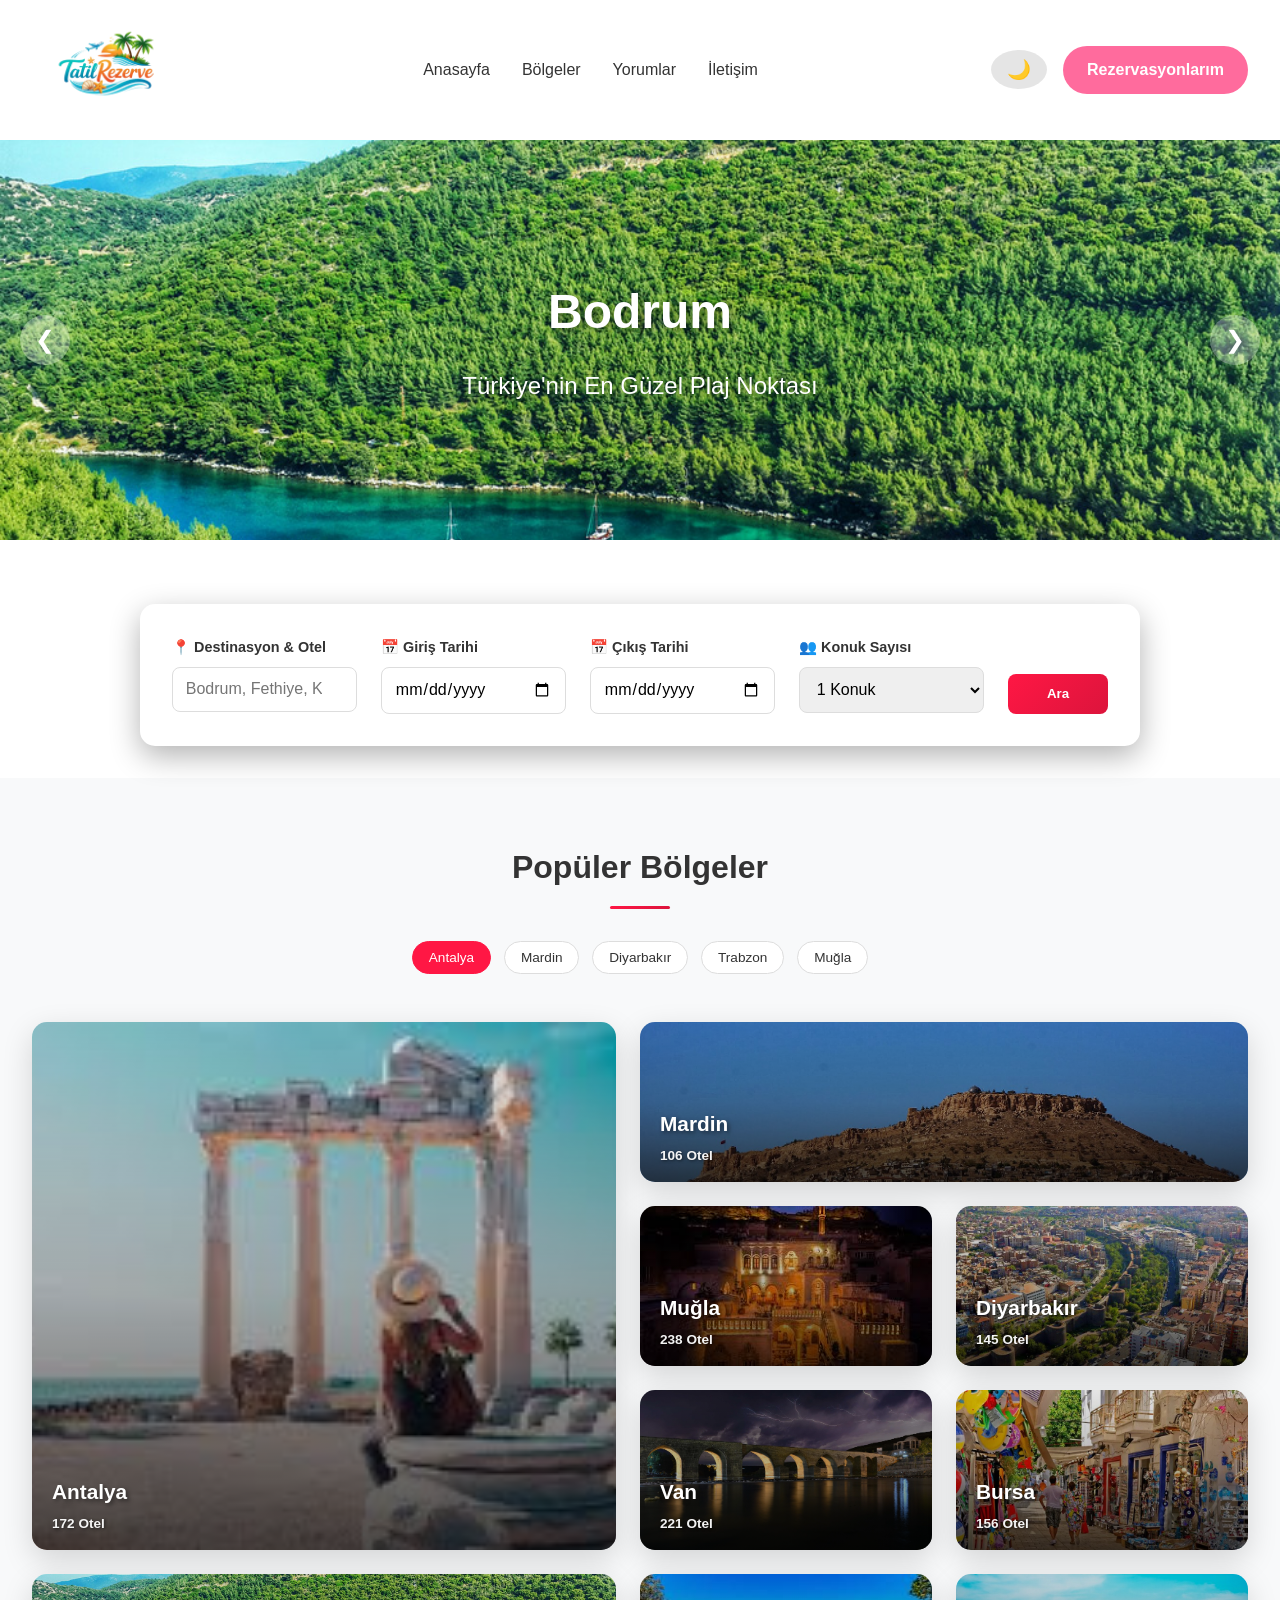
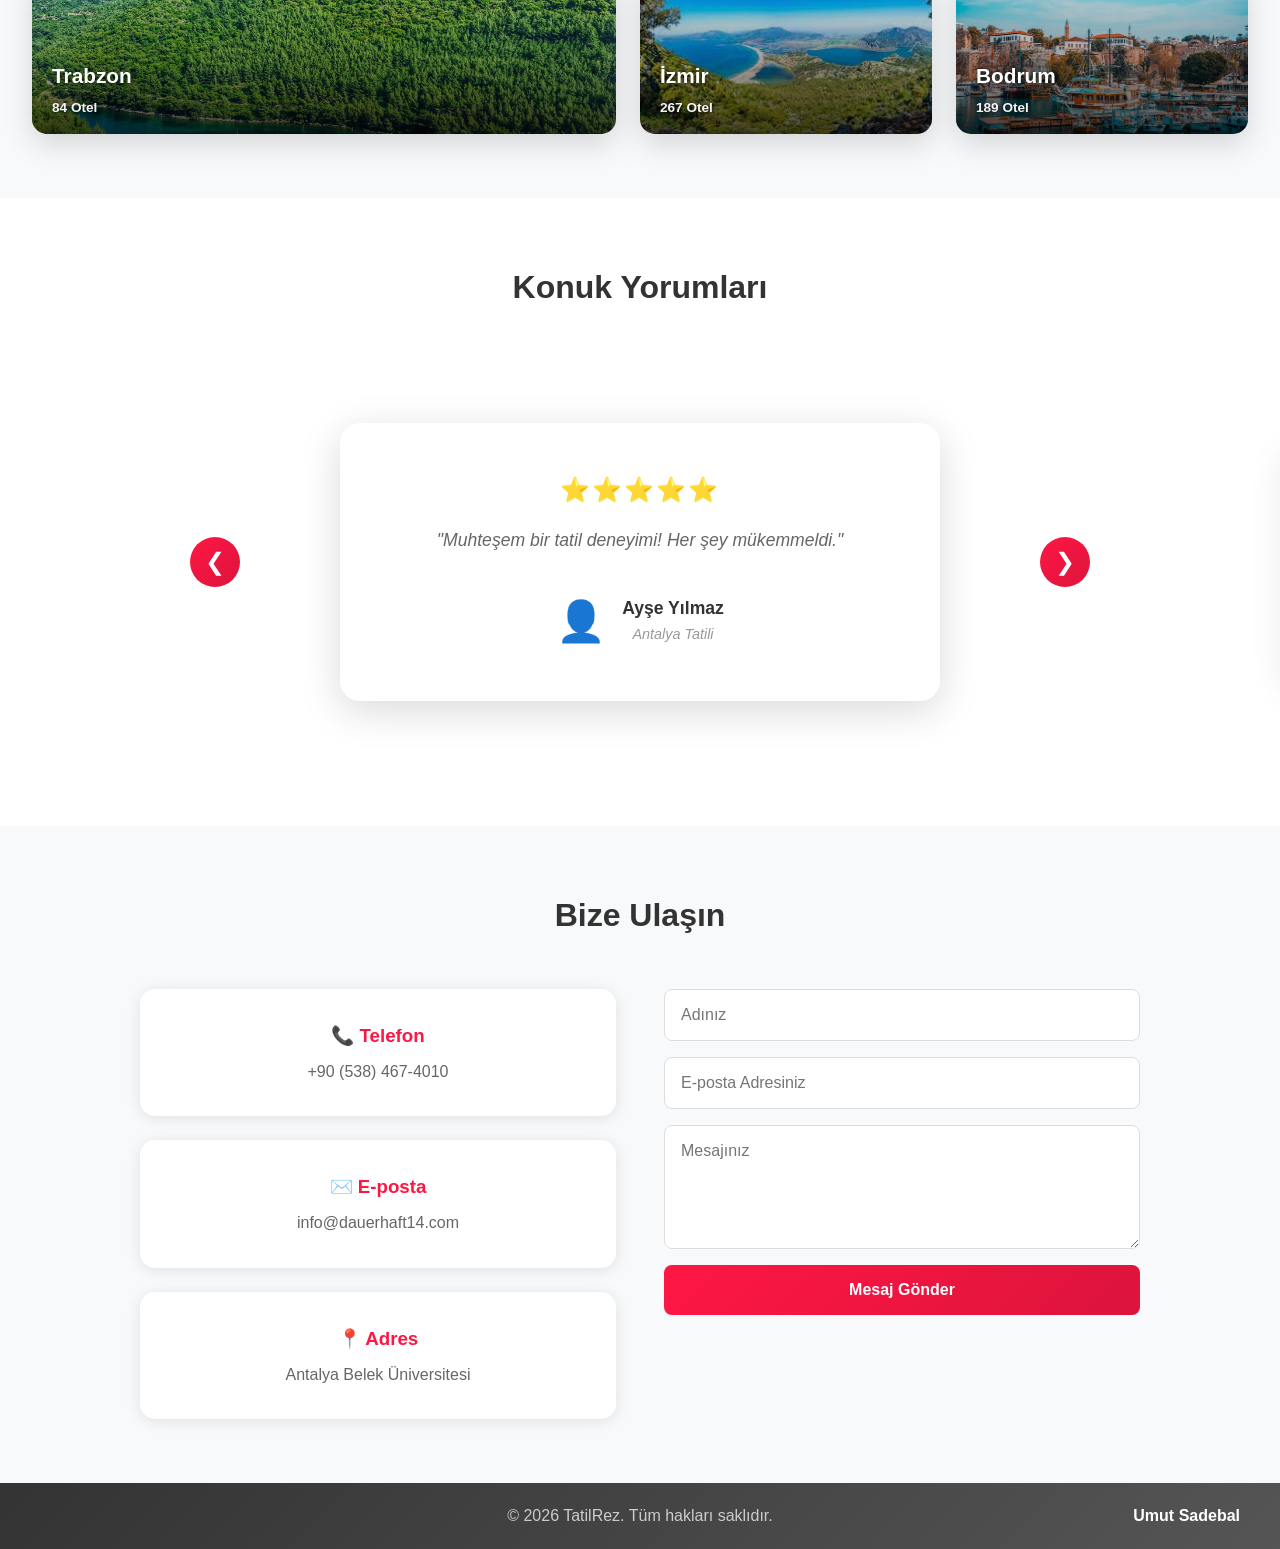
==== index.html @ 6b5db79e "İndex güncellemeleri" ====
<!DOCTYPE html>
<html lang="tr">
<head>
    <meta charset="UTF-8">
    <meta http-equiv="X-UA-Compatible" content="IE=edge">
    <meta name="viewport" content="width=device-width, initial-scale=1.0">
    <title>Tatil Rehberi - Türkiye'nin En İyi Tatil Yerleri</title>
    <link rel="stylesheet" href="styles.css">
</head>
<body>
    <header class="header">
        <div class="navbar">
            <div class="logo">
                <img src="img/logo.png" alt="TatilRez" style="height:100px;margin-right:8px;">
            </div>
            <nav class="nav-links">
                <a href="#home">Anasayfa</a>
                <a href="#locations">Bölgeler</a>
                <a href="#testimonials">Yorumlar</a>
                <a href="#contact">İletişim</a>
            </nav>
            <div class="header-actions">
                <button id="themeToggle" class="theme-toggle" title="Karanlık modu aç/kapat">🌙</button>
                <a href="reservations.html" class="btn-reservations">Rezervasyonlarım</a>
            </div>
        </div>

        <section class="hero" id="home">
            <div class="hero-slider-container">
                <div class="hero-slider" id="heroSlider">
                    <div class="slider-item" style="background: rgba(0, 0, 0, 0.6) url('img/90.jpg') center/cover no-repeat;">
                        <div class="slider-content">
                            <h2>Bodrum</h2>
                            <p>Türkiye'nin En Güzel Plaj Noktası</p>
                        </div>
                    </div>
                    <div class="slider-item" style="background: rgba(0, 0, 0, 0.6) url('img/91.jpg') center/cover no-repeat;">
                        <div class="slider-content">
                            <h2>Muğla</h2>
                            <p>Türkiye'nin sevilen tatil bölgelerinden biri</p>
                        </div>
                    </div>
                    <div class="slider-item" style="background: rgba(0, 0, 0, 0.6) url('img/92.jpg') center/cover no-repeat;">
                        <div class="slider-content">
                            <h2>Mardin</h2>
                            <p>Tarihin taşlara yazıldığı şehir</p>
                        </div>
                    </div>
                    <div class="slider-item" style="background: rgba(0, 0, 0, 0.6) url('img/93.webp') center/cover no-repeat;">
                        <div class="slider-content">
                            <h2>Diyarbakır</h2>
                            <p>Tarihin kalesi</p>
                        </div>
                    </div>
                    <div class="slider-item" style="background: rgba(0, 0, 0, 0.6) url('img/94.jpg') center/cover no-repeat;">
                        <div class="slider-content">
                            <h2>Antalya</h2>
                            <p>Akdeniz'in İncisi - Her Şeyin Olduğu Yer</p>
                        </div>
                    </div>
                </div>
                <button class="slider-nav slider-prev" onclick="slideHero(-1)">❮</button>
                <button class="slider-nav slider-next" onclick="slideHero(1)">❯</button>
            </div>
            <div class="search-container">
                <div class="search-box">
                    <div class="search-field">
                        <label>📍 Destinasyon & Otel</label>
                        <input type="text" id="destination" placeholder="Bodrum, Fethiye, Kappadokya..." list="destinations-list">
                        <datalist id="destinations-list">
                            <option value="Antalya">
                            <option value="Bodrum">
                            <option value="Mardin">
                            <option value="Diyarbakır">
                            <option value="Muğla">
                            <option value="Van">
                            <option value="Trabzon">
                            <option value="Bursa">
                            <option value="İzmir">
                        </datalist>
                    </div>
                    <div class="search-field">
                        <label>📅 Giriş Tarihi</label>
                        <input type="date" id="checkIn">
                    </div>
                    <div class="search-field">
                        <label>📅 Çıkış Tarihi</label>
                        <input type="date" id="checkOut">
                    </div>
                    <div class="search-field">
                        <label>👥 Konuk Sayısı</label>
                        <select id="guests">
                            <option value="1">1 Konuk</option>
                            <option value="2">2 Konuk</option>
                            <option value="3">3 Konuk</option>
                            <option value="4">4 Konuk</option>
                            <option value="5">5+ Konuk</option>
                        </select>
                    </div>
                    <button class="btn-search" onclick="searchResorts()">Ara</button>
                </div>
            </div>
        </section>
    </header>
    <section class="popular-regions" id="specials">
        <h2>Popüler Bölgeler</h2>
        <div class="regions-filter">
            <button class="filter-tag active" onclick="window.location.href='antalya.html'">Antalya</button>
            <button class="filter-tag" onclick="window.location.href='mardin.html'">Mardin</button>
            <button class="filter-tag" onclick="window.location.href='diyarbakir.html'">Diyarbakır</button>
            <button class="filter-tag" onclick="window.location.href='trabzon.html'">Trabzon</button>
            <button class="filter-tag" onclick="window.location.href='mugla.html'">Muğla</button>
        </div>
        <div class="regions-cascade-grid" id="regionsCascade">
        </div>
    </section>
    <section class="testimonials" id="testimonials">
        <h2>Konuk Yorumları</h2>
        <div class="testimonials-carousel">
            <div class="testimonials-track" id="testimonialsTrack">
            </div>
            <button class="carousel-nav carousel-prev" onclick="slideTestimonial(-1)">❮</button>
            <button class="carousel-nav carousel-next" onclick="slideTestimonial(1)">❯</button>
        </div>
    </section>
    <section class="contact" id="contact">
        <h2>Bize Ulaşın</h2>
        <div class="contact-content">
            <div class="contact-info">
                <div class="info-card">
                    <h3>📞 Telefon</h3>
                    <p>+90 (538) 467-4010</p>
                </div>
                <div class="info-card">
                    <h3>✉️ E-posta</h3>
                    <p>info@dauerhaft14.com</p>
                </div>
                <div class="info-card">
                    <h3>📍 Adres</h3>
                    <p>Antalya Belek Üniversitesi</p>
                </div>
            </div>
            <form class="contact-form" id="contactForm">
                <input type="text" placeholder="Adınız" required>
                <input type="email" placeholder="E-posta Adresiniz" required>
                <textarea placeholder="Mesajınız" rows="5" required></textarea>
                <button type="submit" class="btn-submit">Mesaj Gönder</button>
            </form>
        </div>
    </section>
          <footer class="site-footer">
            <div class="footer-content">
                <span class="texts4">© 2026 TatilRez. Tüm hakları saklıdır.</span>
                <a href="aboutme.html" class="my-name">Umut Sadebal</a>
            </div>
        </footer>
    <div id="bookingModal" class="modal">
        <div class="modal-content">
            <span class="close" onclick="closeModal()">&times;</span>
            <h2>Rezervasyonunuzu Tamamlayın</h2>
            <form id="bookingForm" onsubmit="submitReservation(event)">
                <div class="form-group">
                    <label>Tatil Yeri / Otel Adı</label>
                    <input type="text" id="resortName" readonly>
                </div>
                <div class="form-group">
                    <label>Tam Adınız</label>
                    <input type="text" id="guestName" required>
                </div>
                <div class="form-group">
                    <label>E-posta</label>
                    <input type="email" id="guestEmail" required>
                </div>
                <div class="form-group">
                    <label>Telefon</label>
                    <input type="tel" id="guestPhone" required>
                </div>
                <div class="form-group">
                    <label>Giriş Tarihi</label>
                    <input type="date" id="bookingCheckIn" required>
                </div>
                <div class="form-group">
                    <label>Çıkış Tarihi</label>
                    <input type="date" id="bookingCheckOut" required>
                </div>
                <div class="form-group">
                    <label>Konuk Sayısı</label>
                    <input type="number" id="bookingGuests" min="1" required>
                </div>
                <div class="form-group">
                    <label>Oda Tipi</label>
                    <select id="roomType" required>
                        <option value="">Oda Tipi Seçin</option>
                        <option value="Standard">Standart Oda</option>
                        <option value="Deluxe">Deluxe Oda</option>
                        <option value="Suite">Suite</option>
                        <option value="Villa">Özel Villa</option>
                    </select>
                </div>
                <div class="form-group">
                    <label>Özel İstekler</label>
                    <textarea id="specialRequests" rows="4" placeholder="Herhangi bir özel istek veya diyetsel gereksiniminiz..."></textarea>
                </div>
                <div class="price-summary">
                    <p>Toplam Fiyat: <strong id="totalPrice">₺0</strong></p>
                </div>
                <button type="submit" class="btn-book">Rezervasyonu Onayla</button>
            </form>
        </div>
    </div>

    <script src="script.js"></script>
</body>
</html>
---- styles.css ----
* {
    margin: 0;
    padding: 0;
    box-sizing: border-box;
}

:root {
    --primary-color: #0066cc;
    --secondary-color: #ff6b9d;
    --accent-color: #ffc107;
    --light-bg: #ffffff;
    --light-text: #333333;
    --light-border: #e0e0e0;
    --light-card-bg: #f8f9fa;
    --dark-bg: #000000;
    --dark-text: #ffffff;
    --dark-border: #333333;
    --dark-card-bg: #1a1a1a;
    --dark-accent: #ff1744;
    --success-color: #4caf50;
    --warning-color: #ff9800;
    --error-color: #f44336;
}

body {
    font-family: 'Segoe UI', Tahoma, Geneva, Verdana, sans-serif;
    background-color: var(--light-bg);
    color: var(--light-text);
    transition: background-color 0.3s, color 0.3s;
    line-height: 1.6;
}

body.dark-mode {
    background-color: var(--dark-bg);
    color: var(--dark-text);
}

/* ===== HERO SLIDER ===== */
.hero-slider-container {
    position: relative;
    height: 400px;
    overflow: hidden;
    background: #000;
}

.hero-slider {
    display: flex;
    height: 100%;
    transition: transform 0.5s cubic-bezier(0.4, 0, 0.2, 1);
}

.slider-item {
    min-width: 100%;
    height: 100%;
    display: flex;
    align-items: center;
    justify-content: center;
    position: relative;
    background-position: center;
}

.slider-content {
    text-align: center;
    color: white;
    z-index: 2;
    text-shadow: 2px 2px 8px rgba(0, 0, 0, 0.5);
}

.slider-content h2 {
    font-size: 3rem;
    margin-bottom: 1rem;
    font-weight: bold;
}

.slider-content p {
    font-size: 1.5rem;
}

.slider-nav {
    position: absolute;
    top: 50%;
    transform: translateY(-50%);
    background: rgba(255, 255, 255, 0.3);
    color: white;
    border: none;
    width: 50px;
    height: 50px;
    border-radius: 50%;
    cursor: pointer;
    font-size: 1.5rem;
    transition: background 0.3s;
    z-index: 10;
}

.slider-nav:hover {
    background: rgba(255, 255, 255, 0.5);
}

.slider-prev {
    left: 20px;
}

.slider-next {
    right: 20px;
}

/* ===== FILTER SECTION ===== */
.filter-section {
    padding: 3rem 2rem;
    background: white;
    text-align: center;
}

body.dark-mode .filter-section {
    background: #000000;
}

.filter-section h2 {
    font-size: 1.8rem;
    margin-bottom: 2rem;
    color: var(--light-text);
}

body.dark-mode .filter-section h2 {
    color: var(--dark-text);
}

.filter-buttons {
    display: flex;
    gap: 1rem;
    flex-wrap: wrap;
    justify-content: center;
    max-width: 1200px;
    margin: 0 auto;
}

.filter-btn {
    padding: 0.8rem 1.5rem;
    border: 2px solid #ddd;
    background: white;
    color: #333;
    border-radius: 25px;
    cursor: pointer;
    font-weight: 600;
    transition: all 0.3s;
}

body.dark-mode .filter-btn {
    background: #000000;
    color: #ff1744;
    border-color: #ff1744;
}

.filter-btn:hover,
.filter-btn.active {
    background: #ff1744;
    color: white;
    border-color: #ff1744;
}

/* ===== SEARCH CONTAINER ===== */
.search-container {
    display: flex;
    justify-content: center;
    padding: 2rem;
    margin-top: 2rem;
}

.search-box {
    background: white;
    padding: 2rem;
    border-radius: 15px;
    box-shadow: 0 10px 30px rgba(0, 0, 0, 0.3);
    display: flex;
    gap: 1.5rem;
    flex-wrap: wrap;
    justify-content: center;
    width: 100%;
    max-width: 1000px;
}

.search-field {
    display: flex;
    flex-direction: column;
    gap: 0.5rem;
    min-width: 150px;
    flex: 1;
    min-width: 120px;
}

.search-field label {
    font-weight: 600;
    color: #333;
    font-size: 0.9rem;
}

.search-field input,
.search-field select {
    padding: 0.8rem;
    border: 1px solid #ddd;
    border-radius: 8px;
    font-size: 1rem;
    font-family: inherit;
    transition: border-color 0.3s, box-shadow 0.3s;
}

.search-field input:focus,
.search-field select:focus {
    outline: none;
    border-color: var(--primary-color);
    box-shadow: 0 0 0 3px rgba(255, 23, 68, 0.1);
}

.btn-search {
    background: linear-gradient(135deg, #ff1744, #dc143c);
    color: white;
    border: none;
    padding: 0.8rem 2rem;
    border-radius: 8px;
    font-weight: 600;
    cursor: pointer;
    transition: transform 0.3s, box-shadow 0.3s;
    align-self: flex-end;
    min-width: 100px;
}

.btn-search:hover {
    transform: translateY(-2px);
    box-shadow: 0 5px 15px rgba(255, 23, 68, 0.3);
}

/* ===== LOCATIONS SECTION ===== */
.locations {
    padding: 4rem 2rem;
    max-width: 1400px;
    margin: 0 auto;
}

.locations h2 {
    font-size: 2rem;
    text-align: center;
    margin-bottom: 3rem;
    color: var(--light-text);
}

body.dark-mode .locations h2 {
    color: var(--dark-text);
}

.locations-grid {
    display: grid;
    grid-template-columns: repeat(auto-fill, minmax(320px, 1fr));
    gap: 2.5rem;
}

.location-card {
    background: white;
    border-radius: 20px;
    overflow: hidden;
    box-shadow: 0 5px 20px rgba(0, 0, 0, 0.1);
    transition: transform 0.3s, box-shadow 0.3s;
    cursor: pointer;
}

body.dark-mode .location-card {
    background: #0a0a0a;
    box-shadow: 0 5px 20px rgba(255, 23, 68, 0.2);
}

.location-card:hover {
    transform: translateY(-15px);
    box-shadow: 0 15px 40px rgba(0, 0, 0, 0.2);
}

.location-image {
    width: 100%;
    height: 200px;
    background: linear-gradient(135deg, #ff1744, #dc143c);
    display: flex;
    align-items: center;
    justify-content: center;
    font-size: 4rem;
    position: relative;
    overflow: hidden;
}

.location-image::after {
    content: '';
    position: absolute;
    inset: 0;
    background: linear-gradient(135deg, rgba(255, 23, 68, 0.3), rgba(220, 20, 60, 0.3));
}

.location-content {
    padding: 1.5rem;
}

.location-content h3 {
    font-size: 1.4rem;
    margin-bottom: 0.5rem;
    color: var(--light-text);
}

body.dark-mode .location-content h3 {
    color: var(--dark-text);
}

.location-type {
    display: inline-block;
    font-size: 0.85rem;
    background: rgba(255, 23, 68, 0.15);
    color: #ff1744;
    padding: 0.3rem 0.8rem;
    border-radius: 20px;
    margin-bottom: 1rem;
    font-weight: 600;
}

body.dark-mode .location-type {
    background: rgba(255, 23, 68, 0.2);
    color: #ff1744;
}

.location-content p {
    color: #666;
    margin-bottom: 1rem;
    line-height: 1.5;
}

body.dark-mode .location-content p {
    color: #aaa;
}

.location-footer {
    display: flex;
    justify-content: space-between;
    align-items: center;
    border-top: 1px solid #eee;
    padding-top: 1rem;
    margin-top: 1rem;
}

body.dark-mode .location-footer {
    border-top-color: #444;
}

.location-hotels {
    font-size: 0.9rem;
    color: #999;
}

body.dark-mode .location-hotels {
    color: #aaa;
}

.btn-explore {
    background: linear-gradient(135deg, #ff1744, #dc143c);
    color: white;
    border: none;
    padding: 0.6rem 1.2rem;
    border-radius: 20px;
    cursor: pointer;
    font-weight: 600;
    transition: transform 0.3s;
}

/* ===== POPULAR REGIONS SECTION ===== */
.popular-regions {
    padding: 4rem 2rem;
    background-color: var(--light-card-bg);
}

body.dark-mode .popular-regions {
    background-color: #000000;
}

.popular-regions h2 {
    font-size: 2rem;
    text-align: center;
    margin-bottom: 2rem;
    color: var(--light-text);
    position: relative;
    padding-bottom: 1rem;
}

body.dark-mode .popular-regions h2 {
    color: var(--dark-text);
}

.popular-regions h2::after {
    content: '';
    position: absolute;
    bottom: 0;
    left: 50%;
    transform: translateX(-50%);
    width: 60px;
    height: 3px;
    background: linear-gradient(135deg, #ff1744, #dc143c);
    border-radius: 2px;
}

.regions-filter {
    display: flex;
    gap: 0.8rem;
    justify-content: center;
    margin-bottom: 3rem;
    flex-wrap: wrap;
    max-width: 1200px;
    margin-left: auto;
    margin-right: auto;
}

.filter-tag {
    padding: 0.5rem 1rem;
    border: 1px solid #ddd;
    background: white;
    color: #333;
    border-radius: 20px;
    cursor: pointer;
    font-weight: 500;
    font-size: 0.85rem;
    transition: all 0.3s;
}

body.dark-mode .filter-tag {
    background: #000000;
    color: #ff1744;
    border-color: #ff1744;
}

.filter-tag:hover,
.filter-tag.active {
    background: #ff1744;
    color: white;
    border-color: #ff1744;
}

.regions-cascade-grid {
    display: grid;
    grid-template-columns: 2fr 1fr 1fr;
    grid-auto-rows: 160px;
    gap: 1.5rem;
    max-width: 1300px;
    margin: 0 auto;
    grid-auto-flow: dense;
}

.region-card {
    position: relative;
    border-radius: 15px;
    overflow: hidden;
    box-shadow: 0 10px 30px rgba(0, 0, 0, 0.15);
    cursor: pointer;
    transition: all 0.4s cubic-bezier(0.4, 0, 0.2, 1);
    background-size: cover;
    background-position: center;
    height: 160px;
}

/* Large card positioning */
.region-card.large-left {
    grid-column: 1;
    grid-row: 1 / 4;
    height: auto;
}

/* Right side cards - stacked layout */
.region-card.top-right {
    grid-column: 2 / 4;
    grid-row: 1;
}

.region-card.middle-right {
    grid-column: 2 / 3;
    grid-row: 2;
}

.region-card.middle-right:nth-of-type(6) {
    grid-column: 3;
    grid-row: 2;
    margin-top: 0;
}

.region-card.bottom-right {
    grid-column: span 1;
}

.region-card.bottom-right:nth-of-type(7) {
    grid-column: 2;
    grid-row: 3;
    margin-top: 0;
}

.region-card.bottom-right:nth-of-type(8) {
    grid-column: 3;
    grid-row: 3;
    margin-top: 0;
}

.region-card.bottom-right:nth-of-type(9) {
    grid-column: 2;
    grid-row: 4;
    margin-top: 0;
}

.region-card.bottom-right:nth-of-type(10) {
    grid-column: 3;
    grid-row: 4;
    margin-top: 0;
}

.region-overlay {
    position: absolute;
    top: 0;
    left: 0;
    right: 0;
    bottom: 0;
    background: linear-gradient(180deg, rgba(0, 0, 0, 0.1) 0%, rgba(0, 0, 0, 0.3) 50%, rgba(0, 0, 0, 0.7) 100%);
    transition: all 0.3s;
}

.region-card:hover .region-overlay {
    background: linear-gradient(180deg, rgba(0, 0, 0, 0.2) 0%, rgba(0, 0, 0, 0.4) 50%, rgba(0, 0, 0, 0.85) 100%);
}

.region-content {
    position: absolute;
    bottom: 0;
    left: 0;
    right: 0;
    padding: 1rem 1.25rem;
    color: white;
    display: flex;
    flex-direction: column;
    gap: 0.3rem;
}

.region-name {
    font-size: 1.3rem;
    font-weight: 700;
    margin: 0;
    text-shadow: 2px 2px 4px rgba(0, 0, 0, 0.5);
}

.region-hotels {
    font-size: 0.85rem;
    font-weight: 600;
    color: rgba(255, 255, 255, 0.95);
    text-shadow: 1px 1px 3px rgba(0, 0, 0, 0.5);
}

.region-link {
    position: absolute;
    top: 0;
    left: 0;
    right: 0;
    bottom: 0;
    z-index: 1;
}

.region-card:hover {
    transform: translateY(-6px);
    box-shadow: 0 20px 45px rgba(0, 0, 0, 0.25);
}

/* Responsive Design */
@media (max-width: 968px) {
    .regions-cascade-grid {
        grid-template-columns: repeat(2, 1fr);
        grid-auto-rows: 180px;
    }
    
    .region-card.large-left {
        grid-column: 1 / 3;
        grid-row: 1;
    }
    
    .region-card.top-right {
        grid-column: 1 / 3;
        grid-row: 2;
    }
    
    .region-card.middle-right,
    .region-card.bottom-right {
        grid-column: span 1;
        margin-top: 0 !important;
    }
}

@media (max-width: 640px) {
    .regions-cascade-grid {
        grid-template-columns: 1fr;
        grid-auto-rows: auto;
    }
    
    .region-card.large-left,
    .region-card.top-right {
        grid-column: 1;
        grid-row: auto;
        height: 220px;
    }
    
    .region-card.middle-right,
    .region-card.bottom-right {
        grid-column: 1 !important;
        grid-row: auto !important;
        height: 150px;
        margin-top: 0 !important;
    }
}

/* ===== CAROUSEL TESTIMONIALS ===== */
.testimonials {
    padding: 4rem 2rem;
    text-align: center;
}

.testimonials h2 {
    font-size: 2rem;
    margin-bottom: 3rem;
    color: var(--light-text);
}

body.dark-mode .testimonials h2 {
    color: var(--dark-text);
}

.testimonials-carousel {
    position: relative;
    max-width: 900px;
    margin: 0 auto;
    height: 400px;
}

.testimonials-track {
    display: flex;
    height: 100%;
    transition: transform 0.5s cubic-bezier(0.4, 0, 0.2, 1);
}

.testimonial-item {
    flex: 0 0 100%;
    display: flex;
    align-items: center;
    justify-content: center;
}

.testimonial-card {
    background: white;
    padding: 3rem 2rem;
    border-radius: 20px;
    box-shadow: 0 10px 40px rgba(0, 0, 0, 0.15);
    max-width: 600px;
    width: 100%;
    text-align: center;
    position: relative;
    z-index: 1;
    transform: scale(0.85);
    opacity: 0.6;
    transition: transform 0.3s, opacity 0.3s;
}

body.dark-mode .testimonial-card {
    background: #2d2d2d;
    box-shadow: 0 10px 40px rgba(0, 0, 0, 0.3);
}

.testimonial-card.active {
    transform: scale(1);
    opacity: 1;
    z-index: 2;
}

.testimonial-card.next {
    position: absolute;
    right: -50px;
    transform: scale(0.75);
    opacity: 0.4;
}

.testimonial-card.prev {
    position: absolute;
    left: -50px;
    transform: scale(0.75);
    opacity: 0.4;
}

.stars {
    font-size: 1.5rem;
    margin-bottom: 1rem;
    letter-spacing: 2px;
}

.testimonial-card p {
    font-style: italic;
    color: #666;
    font-size: 1.1rem;
    margin-bottom: 2rem;
    line-height: 1.8;
}

body.dark-mode .testimonial-card p {
    color: #ccc;
}

.reviewer {
    display: flex;
    gap: 1rem;
    align-items: center;
    justify-content: center;
}

.avatar {
    font-size: 2.5rem;
}

.reviewer strong {
    display: block;
    color: var(--light-text);
    font-size: 1.1rem;
}

body.dark-mode .reviewer strong {
    color: var(--dark-text);
}

.reviewer .subtitle {
    color: #999;
    font-size: 0.9rem;
    margin: 0;
}

body.dark-mode .reviewer .subtitle {
    color: #aaa;
}

.carousel-nav {
    position: absolute;
    top: 50%;
    transform: translateY(-50%);
    background: linear-gradient(135deg, #ff1744, #dc143c);
    color: white;
    border: none;
    width: 50px;
    height: 50px;
    border-radius: 50%;
    cursor: pointer;
    font-size: 1.5rem;
    transition: transform 0.3s;
    z-index: 10;
}

.carousel-nav:hover {
    transform: translateY(-50%) scale(1.1);
}

.carousel-prev {
    left: 0;
}

.carousel-next {
    right: 0;
}

/* ===== HEADER & NAVIGATION ===== */
.header {
    background: #ffffff;
    color: #333;
    padding: 0;
}

body.dark-mode .header {
    background: #000000;
    color: #fff;
    border-bottom: 3px solid var(--dark-accent);
}

.navbar {
    display: flex;
    justify-content: space-between;
    align-items: center;
    padding: 1rem 2rem;
    flex-wrap: wrap;
}

.logo h1 {
    font-size: 1.8rem;
    font-weight: bold;
}

.nav-links {
    display: flex;
    gap: 2rem;
    flex-grow: 1;
    justify-content: center;
}

.nav-links a {
    color: #333;
    text-decoration: none;
    font-weight: 500;
    transition: opacity 0.3s;
}

body.dark-mode .nav-links a {
    color: #fff;
}

.nav-links a:hover {
    opacity: 0.8;
    text-decoration: underline;
}

.header-actions {
    display: flex;
    gap: 1rem;
    align-items: center;
}

.theme-toggle {
    background: rgba(0, 0, 0, 0.1);
    border: none;
    color: #333;
    padding: 0.5rem 1rem;
    border-radius: 50%;
    cursor: pointer;
    font-size: 1.2rem;
    transition: background 0.3s;
}

.theme-toggle:hover {
    background: rgba(255, 255, 255, 0.3);
}

.btn-reservations {
    background-color: var(--secondary-color);
    color: white;
    padding: 0.7rem 1.5rem;
    border-radius: 25px;
    text-decoration: none;
    font-weight: 600;
    transition: transform 0.3s, box-shadow 0.3s;
    display: inline-block;
}

.btn-reservations:hover {
    transform: translateY(-2px);
    box-shadow: 0 5px 15px rgba(0, 0, 0, 0.2);
}

/* ===== CONTACT SECTION ===== */
.contact {
    padding: 4rem 2rem;
    background-color: var(--light-card-bg);
    text-align: center;
}

body.dark-mode .contact {
    background-color: var(--dark-card-bg);
}

.contact h2 {
    font-size: 2rem;
    margin-bottom: 3rem;
    color: var(--light-text);
}

body.dark-mode .contact h2 {
    color: var(--dark-text);
}

.contact-content {
    max-width: 1000px;
    margin: 0 auto;
    display: grid;
    grid-template-columns: 1fr 1fr;
    gap: 3rem;
}

.contact-info {
    display: flex;
    flex-direction: column;
    gap: 1.5rem;
}

.info-card {
    background: white;
    padding: 2rem;
    border-radius: 15px;
    box-shadow: 0 2px 15px rgba(0, 0, 0, 0.1);
}

body.dark-mode .info-card {
    background: #2d2d2d;
    box-shadow: 0 2px 15px rgba(0, 0, 0, 0.3);
}

.info-card h3 {
    color: #ff1744;
    margin-bottom: 0.5rem;
}

.info-card p {
    color: #666;
}

body.dark-mode .info-card p {
    color: #aaa;
}

.contact-form {
    display: flex;
    flex-direction: column;
    gap: 1rem;
}

.contact-form input,
.contact-form textarea {
    padding: 1rem;
    border: 1px solid #ddd;
    border-radius: 8px;
    font-family: inherit;
    font-size: 1rem;
    background: white;
    color: #333;
    transition: border-color 0.3s;
}

body.dark-mode .contact-form input,
body.dark-mode .contact-form textarea {
    background: #444;
    color: #fff;
    border-color: #555;
}

.contact-form input:focus,
.contact-form textarea:focus {
    outline: none;
    border-color: var(--primary-color);
}

.btn-submit {
    background: linear-gradient(135deg, #ff1744, #dc143c );
    color: white;
    border: none;
    padding: 1rem;
    border-radius: 8px;
    cursor: pointer;
    font-weight: 600;
    font-size: 1rem;
    transition: transform 0.3s, box-shadow 0.3s;
}

.btn-submit:hover {
    transform: translateY(-2px);
    box-shadow: 0 5px 15px rgba(0, 102, 204, 0.3);
}

/* ===== FOOTER ===== */
.footer {
    background: linear-gradient(135deg, #333, #555);
    color: white;
    text-align: center;
    padding: 2rem;
    margin-top: 4rem;
}

body.dark-mode .footer {
    background: linear-gradient(135deg, #1a1a1a, #333);
}

/* ===== MODAL ===== */
.modal {
    display: none;
    position: fixed;
    z-index: 1000;
    left: 0;
    top: 0;
    width: 100%;
    height: 100%;
    background-color: rgba(0, 0, 0, 0.5);
    animation: fadeIn 0.3s;
}

@keyframes fadeIn {
    from { opacity: 0; }
    to { opacity: 1; }
}

.modal-content {
    background: white;
    margin: 5% auto;
    padding: 2rem;
    border-radius: 15px;
    max-width: 500px;
    width: 90%;
    max-height: 85vh;
    overflow-y: auto;
    box-shadow: 0 10px 40px rgba(0, 0, 0, 0.3);
    animation: slideIn 0.3s;
}

body.dark-mode .modal-content {
    background: #2d2d2d;
}

/* Scrollbar styling for modal */
.modal-content::-webkit-scrollbar {
    width: 8px;
}

.modal-content::-webkit-scrollbar-track {
    background: #f1f1f1;
    border-radius: 10px;
}

body.dark-mode .modal-content::-webkit-scrollbar-track {
    background: #1a1a1a;
}

.modal-content::-webkit-scrollbar-thumb {
    background: #888;
    border-radius: 10px;
}

.modal-content::-webkit-scrollbar-thumb:hover {
    background: #555;
}

body.dark-mode .modal-content::-webkit-scrollbar-thumb {
    background: #555;
}

body.dark-mode .modal-content::-webkit-scrollbar-thumb:hover {
    background: #777;
}

@keyframes slideIn {
    from { transform: translateY(-50px); opacity: 0; }
    to { transform: translateY(0); opacity: 1; }
}

.close {
    color: #aaa;
    float: right;
    font-size: 2rem;
    cursor: pointer;
    transition: color 0.3s;
}

.close:hover {
    color: #000;
}

body.dark-mode .close:hover {
    color: #fff;
}

.modal h2 {
    color: var(--light-text);
    margin-bottom: 1.5rem;
}

body.dark-mode .modal h2 {
    color: var(--dark-text);
}

/* ===== FORM STYLES ===== */
.form-group {
    margin-bottom: 1.5rem;
    text-align: left;
}

.form-group label {
    display: block;
    margin-bottom: 0.5rem;
    font-weight: 600;
    color: var(--light-text);
}

body.dark-mode .form-group label {
    color: var(--dark-text);
}

.form-group input,
.form-group select,
.form-group textarea {
    width: 100%;
    padding: 0.8rem;
    border: 1px solid #ddd;
    border-radius: 8px;
    font-family: inherit;
    font-size: 1rem;
    transition: border-color 0.3s;
    background: white;
    color: #333;
}

body.dark-mode .form-group input,
body.dark-mode .form-group select,
body.dark-mode .form-group textarea {
    background: #444;
    color: #fff;
    border-color: #555;
}

.form-group input:focus,
.form-group select:focus,
.form-group textarea:focus {
    outline: none;
    border-color: var(--primary-color);
    box-shadow: 0 0 0 3px rgba(0, 102, 204, 0.1);
}

.price-summary {
    background: var(--light-card-bg);
    padding: 1rem;
    border-radius: 8px;
    text-align: center;
    margin: 1.5rem 0;
    border: 2px solid var(--primary-color);
}

body.dark-mode .price-summary {
    background: #444;
}

.price-summary p {
    font-size: 1.2rem;
    color: var(--light-text);
}

body.dark-mode .price-summary p {
    color: var(--dark-text);
}

/* ===== RESERVATIONS PAGE ===== */
.reservations-container {
    max-width: 1000px;
    margin: 0 auto;
    padding: 2rem;
}

.booking-item {
    background: white;
    padding: 2rem;
    border-radius: 15px;
    margin-bottom: 2rem;
    box-shadow: 0 2px 15px rgba(0, 0, 0, 0.1);
    border-left: 5px solid var(--primary-color);
}

body.dark-mode .booking-item {
    background: #2d2d2d;
    box-shadow: 0 2px 15px rgba(0, 0, 0, 0.3);
}

.booking-header {
    display: flex;
    justify-content: space-between;
    align-items: center;
    margin-bottom: 1rem;
    flex-wrap: wrap;
    gap: 1rem;
}

.booking-header h3 {
    color: var(--light-text);
    margin: 0;
}

body.dark-mode .booking-header h3 {
    color: var(--dark-text);
}

.status-badge {
    padding: 0.5rem 1rem;
    border-radius: 20px;
    font-weight: 600;
    font-size: 0.9rem;
}

.status-confirmed {
    background: #d4edda;
    color: #155724;
}

.status-pending {
    background: #fff3cd;
    color: #856404;
}

.status-cancelled {
    background: #f8d7da;
    color: #721c24;
}

.booking-details {
    display: grid;
    grid-template-columns: repeat(auto-fit, minmax(150px, 1fr));
    gap: 1rem;
    margin-top: 1rem;
    padding-top: 1rem;
    border-top: 1px solid #eee;
}

body.dark-mode .booking-details {
    border-top-color: #444;
}

.detail-item {
    padding: 0.5rem 0;
}

.detail-item strong {
    display: block;
    color: var(--primary-color);
    font-size: 0.9rem;
    margin-bottom: 0.3rem;
}

.detail-item span {
    color: #666;
}

body.dark-mode .detail-item span {
    color: #aaa;
}
.btn-clear {
    background: transparent;
    border: none;
    color: #999;
    cursor: pointer;
    font-size: 0.9rem;
    transition: color 0.3s;
}

.booking-actions {
    display: flex;
    gap: 1rem;
    margin-top: 1.5rem;
}

.btn-edit,
.btn-cancel {
    padding: 0.6rem 1.2rem;
    border: none;
    border-radius: 8px;
    cursor: pointer;
    font-weight: 600;
    transition: transform 0.3s, opacity 0.3s;
}

.btn-edit {
    background: var(--primary-color);
    color: white;
}

.btn-cancel {
    background: var(--error-color);
    color: white;
}

.btn-edit:hover,
.btn-cancel:hover {
    transform: translateY(-2px);
    opacity: 0.9;
}

.no-reservations {
    text-align: center;
    padding: 3rem 2rem;
    color: #666;
}

body.dark-mode .no-reservations {
    color: #aaa;
}

.no-reservations p {
    font-size: 1.2rem;
    margin-bottom: 1rem;
}

.back-to-home {
    display: inline-block;
    background: #ff1744;
    color: white;
    padding: 0.8rem 1.5rem;
    border-radius: 8px;
    text-decoration: none;
    margin-top: 1rem;
}
.clear-btn-container {
    display: flex;
    justify-content: flex-end; 
    padding: 1rem 0;          
    margin-right: 2rem;       
}
.delbtn{
    background: #ff1744;
    color: white;
    border: none;
    padding: 0.8rem 1.5rem;
    border-radius: 8px;
    cursor: pointer;
    font-weight: 600;
    font-size: 1rem;
    transition: transform 0.3s, box-shadow 0.3s;
    margin: 0 1rem 0 0;
}
.delbtn-loading {
   opacity: 0.6;
   cursor: not-allowed;
   background-color: #4caf50 !important;
   transform : scale(0.95)
}

/* ===== RESPONSIVE DESIGN ===== */
@media (max-width: 768px) {
    .navbar {
        flex-direction: column;
        gap: 1rem;
    }

    .nav-links {
        gap: 1rem;
        order: 3;
        width: 100%;
        flex-direction: column;
        text-align: center;
    }

    .header-actions {
        order: 2;
    }

    .hero-content h2 {
        font-size: 1.8rem;
    }

    .search-box {
        flex-direction: column;
    }

    .btn-search {
        align-self: stretch;
    }

    .category-carousel {
        flex-direction: column;
    }

    .contact-content {
        grid-template-columns: 1fr;
    }

    .categories h2,
    .packages h2,
    .testimonials h2,
    .offers h2,
    .contact h2 {
        font-size: 1.5rem;
    }

    .packages-grid {
        grid-template-columns: 1fr;
    }

    .testimonials-grid {
        grid-template-columns: 1fr;
    }

    .offers-grid {
        grid-template-columns: 1fr;
    }
}

@media (max-width: 480px) {
    .search-box {
        padding: 1rem;
        gap: 0.5rem;
    }

    .search-field {
        min-width: 100%;
    }

    .modal-content {
        margin: 10% auto;
        width: 95%;
        max-height: 90vh;
        overflow-y: auto;
        padding: 1.5rem;
    }
}
.footer-content {
    display: flex;
    justify-content: space-between; 
    align-items: center;
    width: 100%;
    padding: 20px 40px; 
    box-sizing: border-box;
    background: linear-gradient(135deg, #333, #555);
}


.footer-content::before {
    content: "";
    flex: 1;
}


.texts4 {
    flex: 2; 
    text-align: center;
    color: #ccc;
    white-space: nowrap; 
}


.my-name {
    flex: 1; 
    text-align: right; 
    color: #fff !important;
    text-decoration: none;
    font-weight: bold;
    transition: 0.3s;
}

.my-name:hover {
    color: #ff1744 !important;
}

/* ===== LOCATION PAGES - SHARED STYLES ===== */
.location-hero {
    height: 300px;
    display: flex;
    align-items: center;
    justify-content: center;
    color: white;
    text-align: center;
    position: relative;
    overflow: hidden;
}

.location-hero .hero-image {
    position: absolute;
    top: 0;
    left: 0;
    width: 100%;
    height: 100%;
    object-fit: cover;
    opacity: 0.3;
    z-index: 1;
}

.location-hero .hero-content {
    z-index: 2;
    text-shadow: 3px 3px 10px rgba(0, 0, 0, 0.5);
}

.location-hero .hero-content h1 {
    font-size: 3.5rem;
    margin: 0;
    font-weight: bold;
}

.location-hero .hero-content p {
    font-size: 1.5rem;
    margin: 0.5rem 0 0 0;
}

.location-main {
    max-width: 1200px;
    margin: 0 auto;
    padding: 3rem 2rem;
}

.hotels-section h2 {
    font-size: 2rem;
    margin-bottom: 2rem;
    text-align: center;
    color: var(--light-text);
}

body.dark-mode .hotels-section h2 {
    color: var(--dark-text);
}

.hotels-grid {
    display: grid;
    grid-template-columns: repeat(auto-fill, minmax(280px, 1fr));
    gap: 2rem;
}

.hotel-card {
    background: white;
    border-radius: 15px;
    overflow: hidden;
    box-shadow: 0 8px 25px rgba(0, 0, 0, 0.1);
    transition: all 0.3s cubic-bezier(0.4, 0, 0.2, 1);
}

body.dark-mode .hotel-card {
    background: #2d2d2d;
    box-shadow: 0 8px 25px rgba(0, 0, 0, 0.3);
}

.hotel-card:hover {
    transform: translateY(-10px);
    box-shadow: 0 15px 40px rgba(0, 0, 0, 0.15);
}

body.dark-mode .hotel-card:hover {
    box-shadow: 0 15px 40px rgba(0, 0, 0, 0.4);
}

.hotel-card img {
    width: 100%;
    height: 200px;
    object-fit: cover;
}

.hotel-info {
    padding: 1.5rem;
}

.hotel-name {
    font-size: 1.3rem;
    font-weight: 700;
    margin: 0 0 0.5rem 0;
    color: var(--light-text);
}

body.dark-mode .hotel-name {
    color: var(--dark-text);
}

.hotel-rating {
    color: #ffc107;
    font-size: 0.9rem;
    margin-bottom: 0.5rem;
}

.hotel-price {
    font-size: 1.5rem;
    font-weight: bold;
    margin: 0.5rem 0;
}

.hotel-features {
    list-style: none;
    padding: 0;
    margin: 1rem 0;
    font-size: 0.85rem;
    color: #666;
}

body.dark-mode .hotel-features {
    color: #bbb;
}

.hotel-features li {
    padding: 0.25rem 0;
}

.hotel-features li:before {
    content: "✓ ";
    font-weight: bold;
}

.btn-book {
    width: 100%;
    padding: 0.8rem;
    color: white;
    border: none;
    border-radius: 8px;
    font-weight: 600;
    cursor: pointer;
    transition: all 0.3s;
    margin-top: 1rem;
}

.btn-book:hover {
    transform: translateY(-2px);
}

/* Hotel Container (alternative layout) */
.hotels-container {
    max-width: 1200px;
    margin: 0 auto;
    padding: 3rem 2rem;
}

.hotel-list {
    display: grid;
    grid-template-columns: repeat(auto-fill, minmax(300px, 1fr));
    gap: 2rem;
}

.hotel-image {
    width: 100%;
    height: 250px;
    display: flex;
    align-items: center;
    justify-content: center;
    font-size: 3rem;
}

.hotel-content {
    padding: 2rem;
}

.hotel-content h3 {
    font-size: 1.4rem;
    margin-bottom: 0.5rem;
    color: var(--light-text);
}

body.dark-mode .hotel-content h3 {
    color: var(--dark-text);
}

.hotel-content p {
    color: #666;
    margin-bottom: 1rem;
    line-height: 1.6;
}

body.dark-mode .hotel-content p {
    color: #aaa;
}

.feature-tag {
    background: #f0f0f0;
    padding: 0.4rem 0.8rem;
    border-radius: 15px;
    font-size: 0.85rem;
    color: #666;
    display: inline-block;
    margin: 0.25rem;
}

body.dark-mode .feature-tag {
    background: #444;
    color: #aaa;
}

.hotel-footer {
    display: flex;
    gap: 1rem;
    margin-top: 1.5rem;
}

.btn-details {
    flex: 1;
    padding: 0.8rem;
    background: #f0f0f0;
    border: 2px solid;
    border-radius: 8px;
    cursor: pointer;
    font-weight: 600;
    transition: all 0.3s;
}

body.dark-mode .btn-details {
    background: #444;
}

.btn-details:hover {
    color: white;
}

.btn-book-now {
    flex: 1;
    padding: 0.8rem;
    color: white;
    border: none;
    border-radius: 8px;
    cursor: pointer;
    font-weight: 600;
    transition: transform 0.3s;
}

.btn-book-now:hover {
    transform: translateY(-2px);
}

.back-link {
    display: inline-block;
    margin: 2rem 0;
    text-decoration: none;
    font-weight: 600;
}

.back-link:hover {
    text-decoration: underline;
}

/* ===== ANTALYA THEME ===== */
.page-antalya {
    --location-primary: #FF9800;
    --location-secondary: #FF5722;
}

.page-antalya .hotel-price { color: #FF9800; }
.page-antalya .hotel-features li:before { color: #FF9800; }
.page-antalya .btn-book { background: linear-gradient(135deg, #FF9800, #FF5722); }
.page-antalya .btn-book:hover { box-shadow: 0 8px 20px rgba(255, 152, 0, 0.4); }

/* ===== BODRUM THEME ===== */
.page-bodrum {
    --location-primary: #667eea;
    --location-secondary: #764ba2;
}

.page-bodrum .hotel-price { color: #667eea; }
.page-bodrum .hotel-features li:before { color: #667eea; }
.page-bodrum .btn-book,
.page-bodrum .btn-book-now { background: linear-gradient(135deg, #667eea, #764ba2); }
.page-bodrum .btn-details { border-color: #667eea; color: #667eea; }
body.dark-mode .page-bodrum .btn-details { border-color: #764ba2; color: #9bb1ff; }
.page-bodrum .btn-details:hover { background: #667eea; }
.page-bodrum .back-link { color: #667eea; }
.page-bodrum .hotel-image { background: linear-gradient(135deg, #667eea, #764ba2); }

/* ===== MARDIN THEME ===== */
.page-mardin {
    --location-primary: #8B4513;
    --location-secondary: #B8860B;
}

.page-mardin .hotel-price { color: #8B4513; }
body.dark-mode .page-mardin .hotel-price { color: #ffd700; }
.page-mardin .hotel-name { color: #8B4513; }
body.dark-mode .page-mardin .hotel-name { color: #D2B48C; }
.page-mardin .hotels-section h2 { color: #8B4513; }
body.dark-mode .page-mardin .hotels-section h2 { color: #D2B48C; }
.page-mardin .btn-book { background: linear-gradient(135deg, #8B4513, #B8860B); }

/* ===== DIYARBAKIR THEME ===== */
.page-diyarbakir {
    --location-primary: #C0392B;
    --location-secondary: #E74C3C;
}

.page-diyarbakir .hotel-price { color: #C0392B; }
body.dark-mode .page-diyarbakir .hotel-price { color: #E74C3C; }
.page-diyarbakir .hotel-name { color: #C0392B; }
body.dark-mode .page-diyarbakir .hotel-name { color: #E74C3C; }
.page-diyarbakir .hotel-rating { color: #E74C3C; }
.page-diyarbakir .hotels-section h2 { color: #C0392B; }
body.dark-mode .page-diyarbakir .hotels-section h2 { color: #E74C3C; }
.page-diyarbakir .btn-book { background: linear-gradient(135deg, #C0392B, #E74C3C); }

/* ===== BURSA THEME ===== */
.page-bursa {
    --location-primary: #228B22;
    --location-secondary: #556B2F;
}

.page-bursa .hotel-price { color: #228B22; }
.page-bursa .hotel-features li:before { color: #228B22; }
.page-bursa .btn-book { background: linear-gradient(135deg, #228B22, #556B2F); }

/* ===== TRABZON THEME ===== */
.page-trabzon {
    --location-primary: #2E7D32;
    --location-secondary: #1B5E20;
}

.page-trabzon .hotel-price { color: #2E7D32; }
.page-trabzon .hotel-features li:before { color: #2E7D32; }
.page-trabzon .btn-book { background: linear-gradient(135deg, #2E7D32, #1B5E20); }
.page-trabzon .hotels-section h2 { color: #2E7D32; }
body.dark-mode .page-trabzon .hotels-section h2 { color: #66BB6A; }

/* ===== VAN THEME ===== */
.page-van {
    --location-primary: #1976D2;
    --location-secondary: #0D47A1;
}

.page-van .hotel-price { color: #1976D2; }
body.dark-mode .page-van .hotel-price { color: #42A5F5; }
.page-van .hotel-features li:before { color: #1976D2; }
.page-van .btn-book { background: linear-gradient(135deg, #1976D2, #0D47A1); }
.page-van .hotels-section h2 { color: #1976D2; }
body.dark-mode .page-van .hotels-section h2 { color: #42A5F5; }

/* ===== İZMİR THEME ===== */
.page-izmir {
    --location-primary: #EC407A;
    --location-secondary: #C2185B;
}

.page-izmir .hotel-price { color: #EC407A; }
body.dark-mode .page-izmir .hotel-price { color: #F48FB1; }
.page-izmir .hotel-features li:before { color: #EC407A; }
.page-izmir .btn-book { background: linear-gradient(135deg, #EC407A, #C2185B); }
.page-izmir .hotels-section h2 { color: #EC407A; }
body.dark-mode .page-izmir .hotels-section h2 { color: #F48FB1; }

/* ===== MUĞLA THEME ===== */
.page-mugla {
    --location-primary: #0097A7;
    --location-secondary: #00838F;
}

.page-mugla .hotel-price { color: #0097A7; }
body.dark-mode .page-mugla .hotel-price { color: #26C6DA; }
.page-mugla .hotel-features li:before { color: #0097A7; }
.page-mugla .btn-book { background: linear-gradient(135deg, #0097A7, #00838F); }
.page-mugla .hotels-section h2 { color: #0097A7; }
body.dark-mode .page-mugla .hotels-section h2 { color: #26C6DA; }
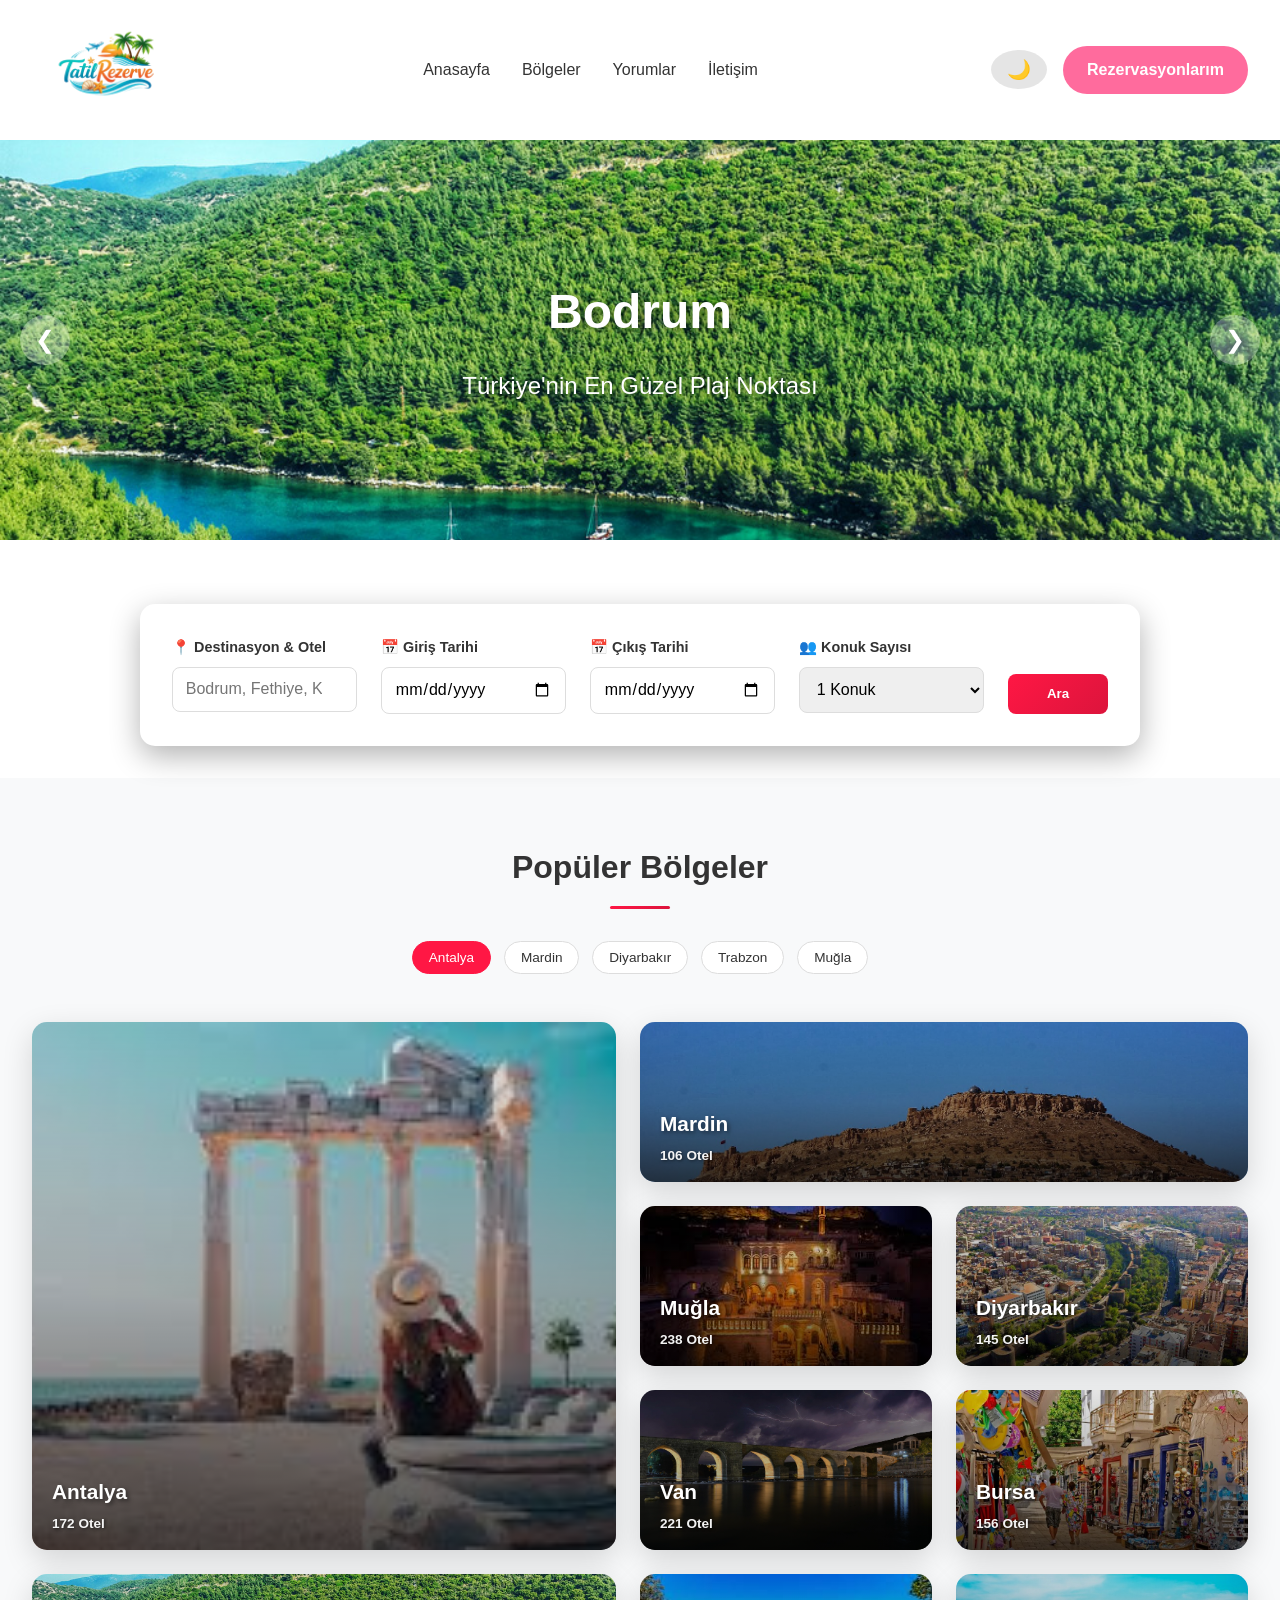
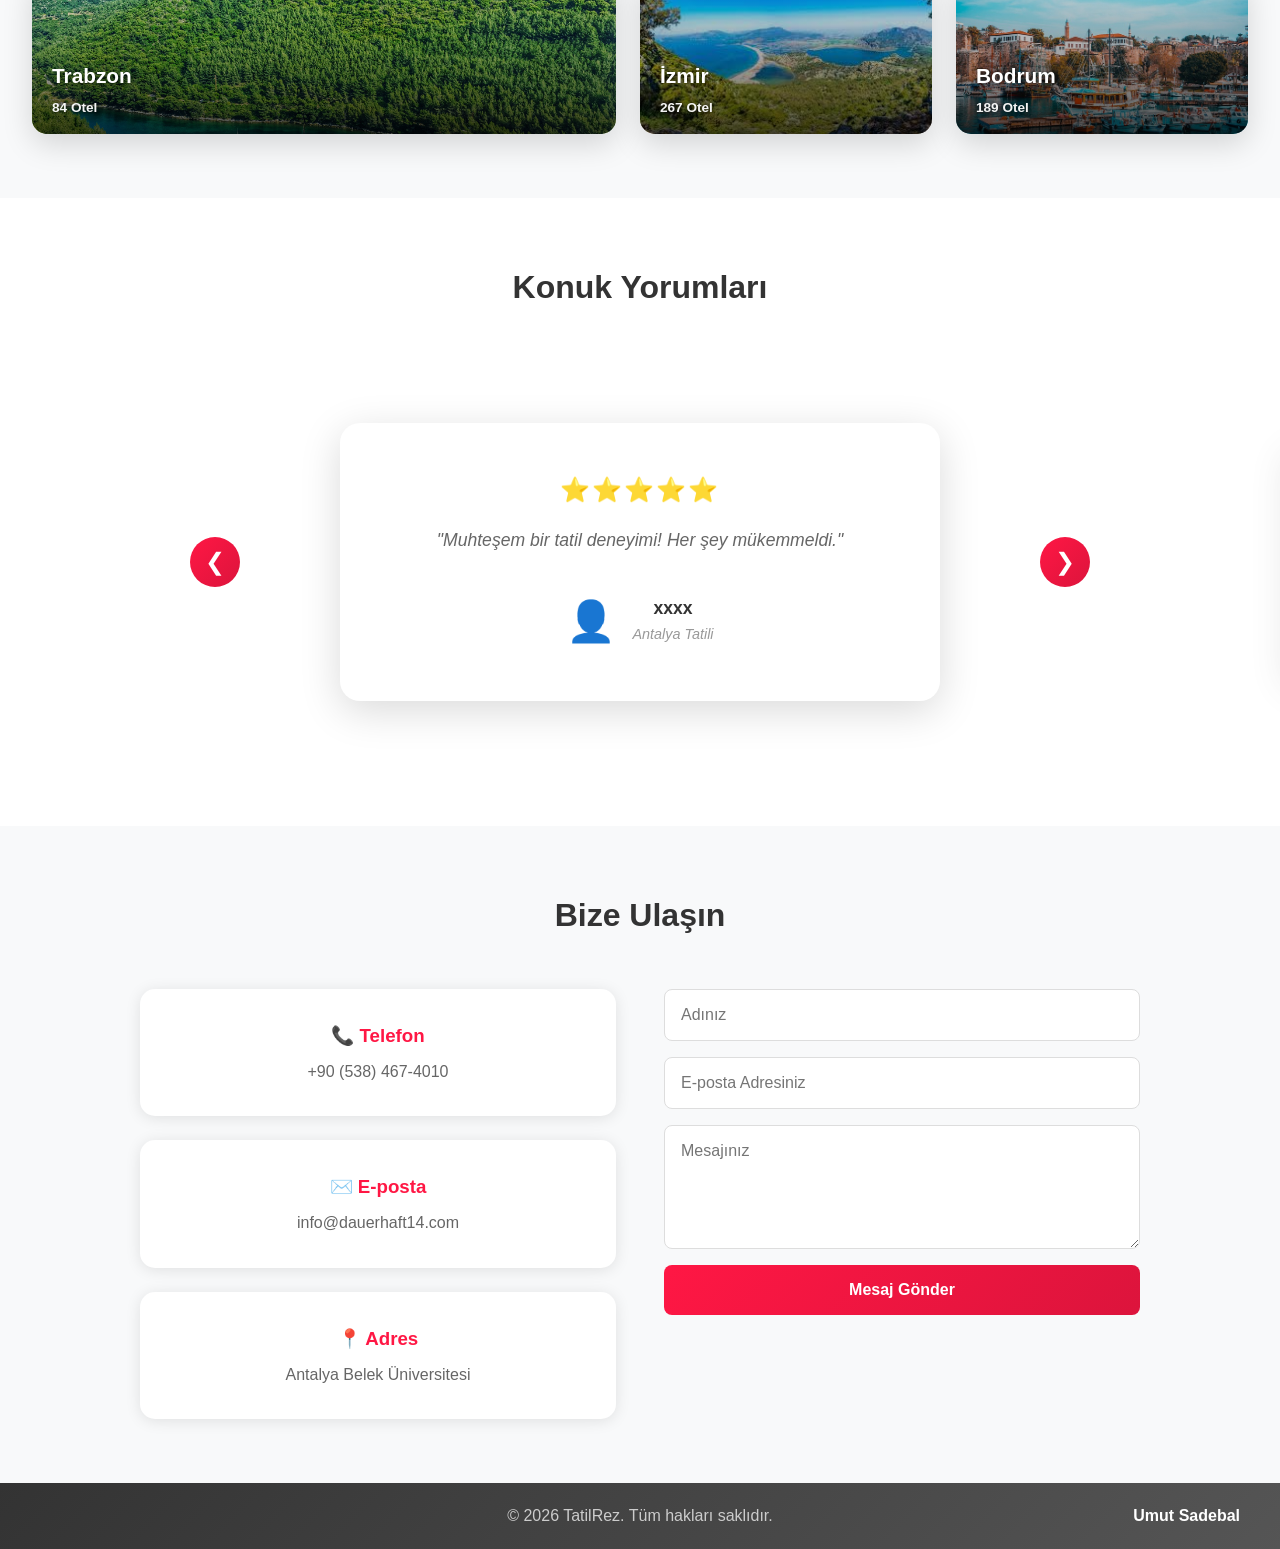
==== commit b116d3e9: "Bütün javascript dosyaları app.js üzerinde toplandı, artık daha optimize şekilde çalışıyor" ====
--- a/index.html
+++ b/index.html
@@ -209,6 +209,6 @@
         </div>
     </div>
 
-    <script src="script.js"></script>
+    <script src="app.js"></script>
 </body>
 </html>
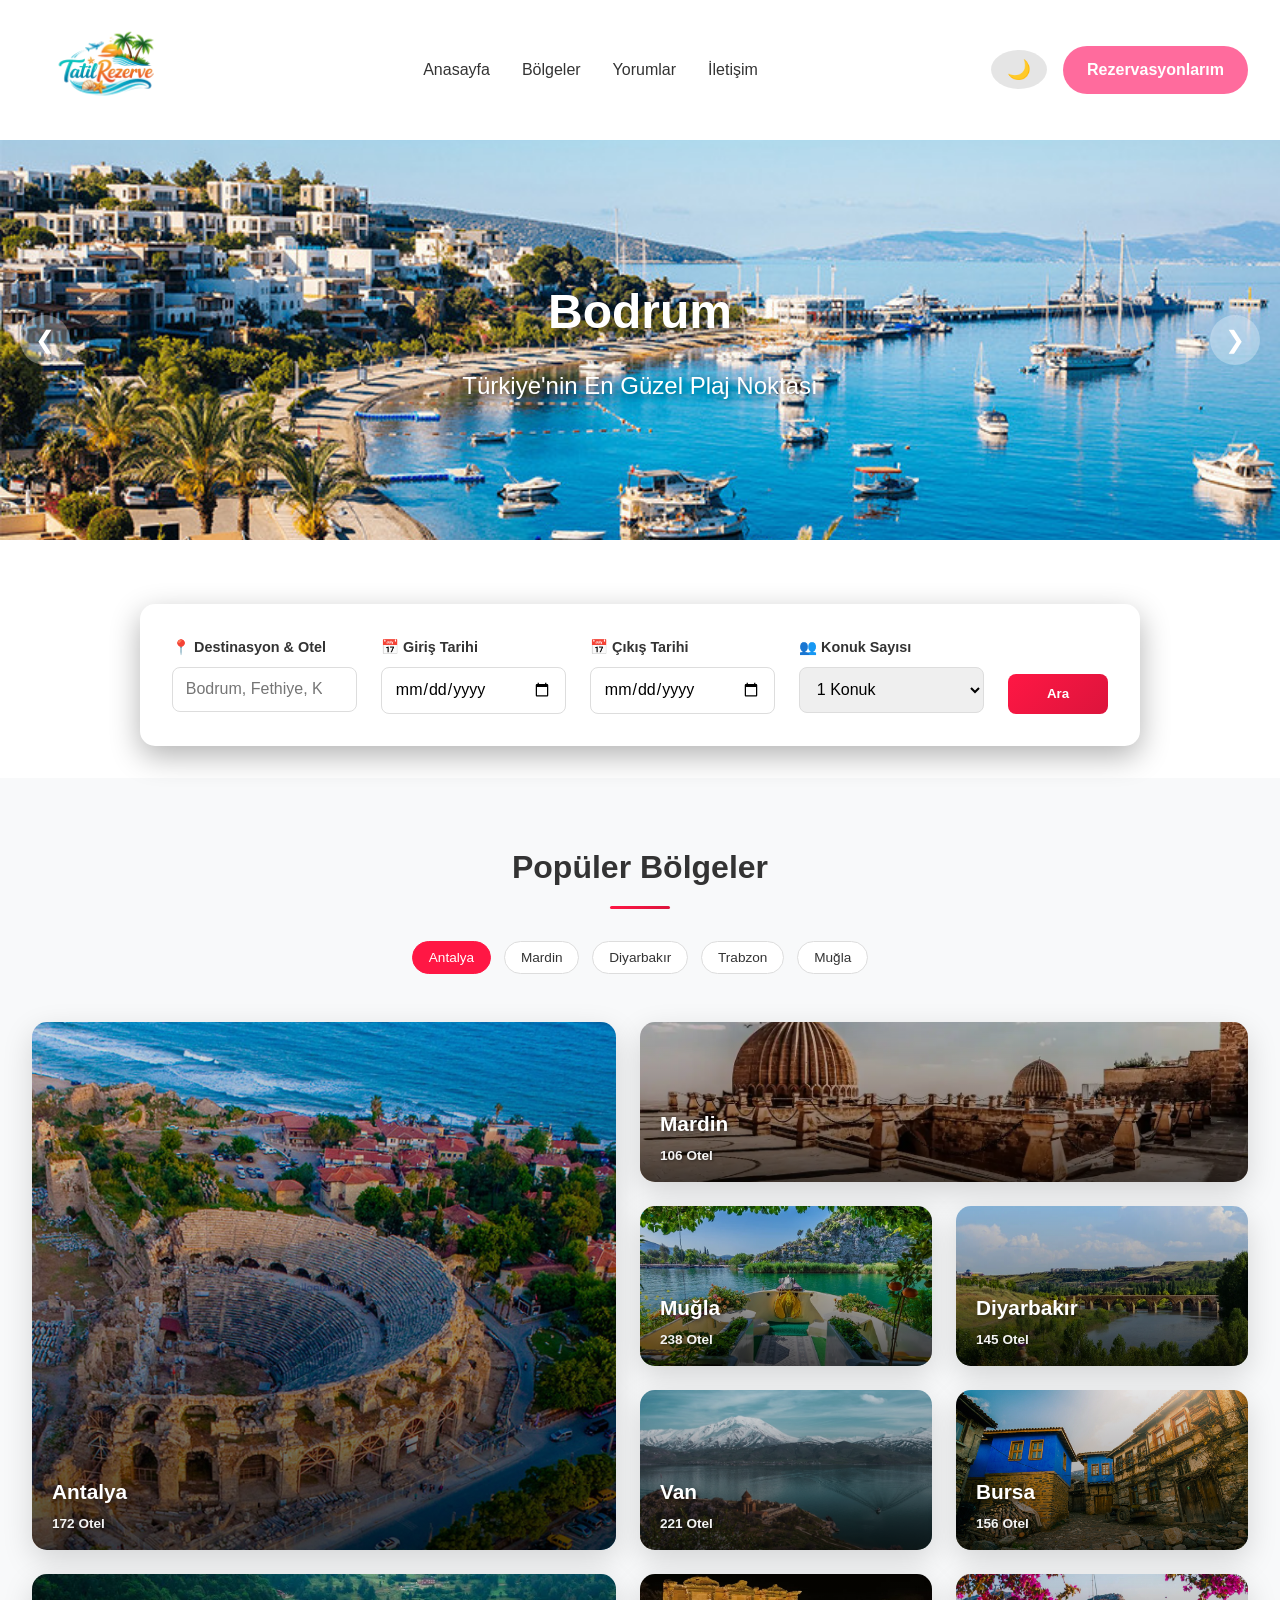
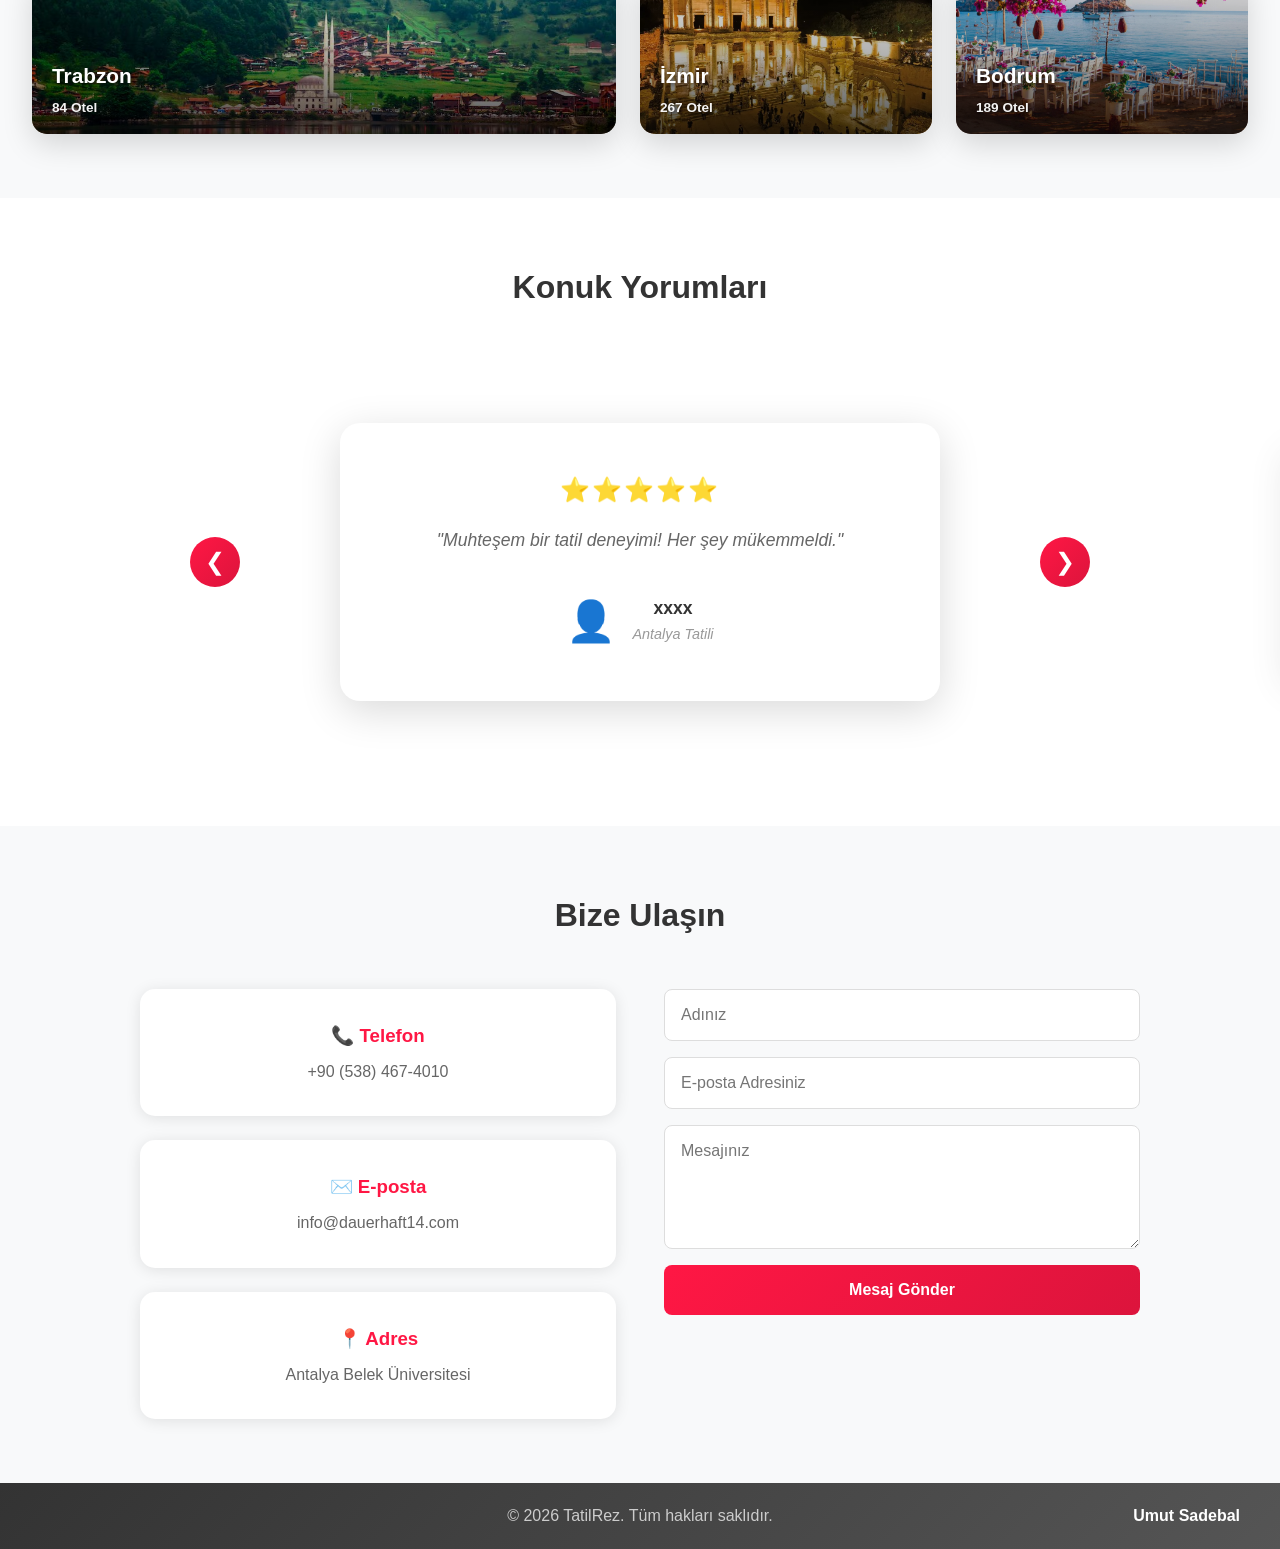
==== commit 7b21734f: "Çakışan resim hataları giderildi optimizasyonlar yapıldı resimler güncellendi" ====
--- a/index.html
+++ b/index.html
@@ -28,31 +28,31 @@
         <section class="hero" id="home">
             <div class="hero-slider-container">
                 <div class="hero-slider" id="heroSlider">
-                    <div class="slider-item" style="background: rgba(0, 0, 0, 0.6) url('img/90.jpg') center/cover no-repeat;">
+                    <div class="slider-item" style="background: rgba(0, 0, 0, 0.6) url('img/bodsid.jpg') center/cover no-repeat;">
                         <div class="slider-content">
                             <h2>Bodrum</h2>
                             <p>Türkiye'nin En Güzel Plaj Noktası</p>
                         </div>
                     </div>
-                    <div class="slider-item" style="background: rgba(0, 0, 0, 0.6) url('img/91.jpg') center/cover no-repeat;">
+                    <div class="slider-item" style="background: rgba(0, 0, 0, 0.6) url('img/mugsid.jpg') center/cover no-repeat;">
                         <div class="slider-content">
                             <h2>Muğla</h2>
                             <p>Türkiye'nin sevilen tatil bölgelerinden biri</p>
                         </div>
                     </div>
-                    <div class="slider-item" style="background: rgba(0, 0, 0, 0.6) url('img/92.jpg') center/cover no-repeat;">
+                    <div class="slider-item" style="background: rgba(0, 0, 0, 0.6) url('img/marsid.jpg') center/cover no-repeat;">
                         <div class="slider-content">
                             <h2>Mardin</h2>
                             <p>Tarihin taşlara yazıldığı şehir</p>
                         </div>
                     </div>
-                    <div class="slider-item" style="background: rgba(0, 0, 0, 0.6) url('img/93.webp') center/cover no-repeat;">
+                    <div class="slider-item" style="background: rgba(0, 0, 0, 0.6) url('img/diysid.jpg') center/cover no-repeat;">
                         <div class="slider-content">
                             <h2>Diyarbakır</h2>
                             <p>Tarihin kalesi</p>
                         </div>
                     </div>
-                    <div class="slider-item" style="background: rgba(0, 0, 0, 0.6) url('img/94.jpg') center/cover no-repeat;">
+                    <div class="slider-item" style="background: rgba(0, 0, 0, 0.6) url('img/ansid.jpeg') center/cover no-repeat;">
                         <div class="slider-content">
                             <h2>Antalya</h2>
                             <p>Akdeniz'in İncisi - Her Şeyin Olduğu Yer</p>
--- a/styles.css
+++ b/styles.css
@@ -1700,14 +1700,14 @@
 
 /* ===== ANTALYA THEME ===== */
 .page-antalya {
-    --location-primary: #FF9800;
-    --location-secondary: #FF5722;
-}
-
-.page-antalya .hotel-price { color: #FF9800; }
-.page-antalya .hotel-features li:before { color: #FF9800; }
-.page-antalya .btn-book { background: linear-gradient(135deg, #FF9800, #FF5722); }
-.page-antalya .btn-book:hover { box-shadow: 0 8px 20px rgba(255, 152, 0, 0.4); }
+    --location-primary: #18784e;
+    --location-secondary: #0c6379;
+}
+
+.page-antalya .hotel-price { color: #045222b3; }
+.page-antalya .hotel-features li:before { color: #036d3fd2; }
+.page-antalya .btn-book { background: linear-gradient(135deg, #18784e, #0c6379); }
+.page-antalya .btn-book:hover { box-shadow: 0 8px 20px rgba(11, 67, 106, 0.533); }
 
 /* ===== BODRUM THEME ===== */
 .page-bodrum {
@@ -1717,13 +1717,8 @@
 
 .page-bodrum .hotel-price { color: #667eea; }
 .page-bodrum .hotel-features li:before { color: #667eea; }
-.page-bodrum .btn-book,
-.page-bodrum .btn-book-now { background: linear-gradient(135deg, #667eea, #764ba2); }
-.page-bodrum .btn-details { border-color: #667eea; color: #667eea; }
-body.dark-mode .page-bodrum .btn-details { border-color: #764ba2; color: #9bb1ff; }
-.page-bodrum .btn-details:hover { background: #667eea; }
-.page-bodrum .back-link { color: #667eea; }
-.page-bodrum .hotel-image { background: linear-gradient(135deg, #667eea, #764ba2); }
+.page-bodrum .btn-book { background: linear-gradient(135deg, #667eea, #764ba2); }
+.page-bodrum .btn-book:hover { box-shadow: 0 8px 20px rgba(102, 126, 234, 0.4); }
 
 /* ===== MARDIN THEME ===== */
 .page-mardin {
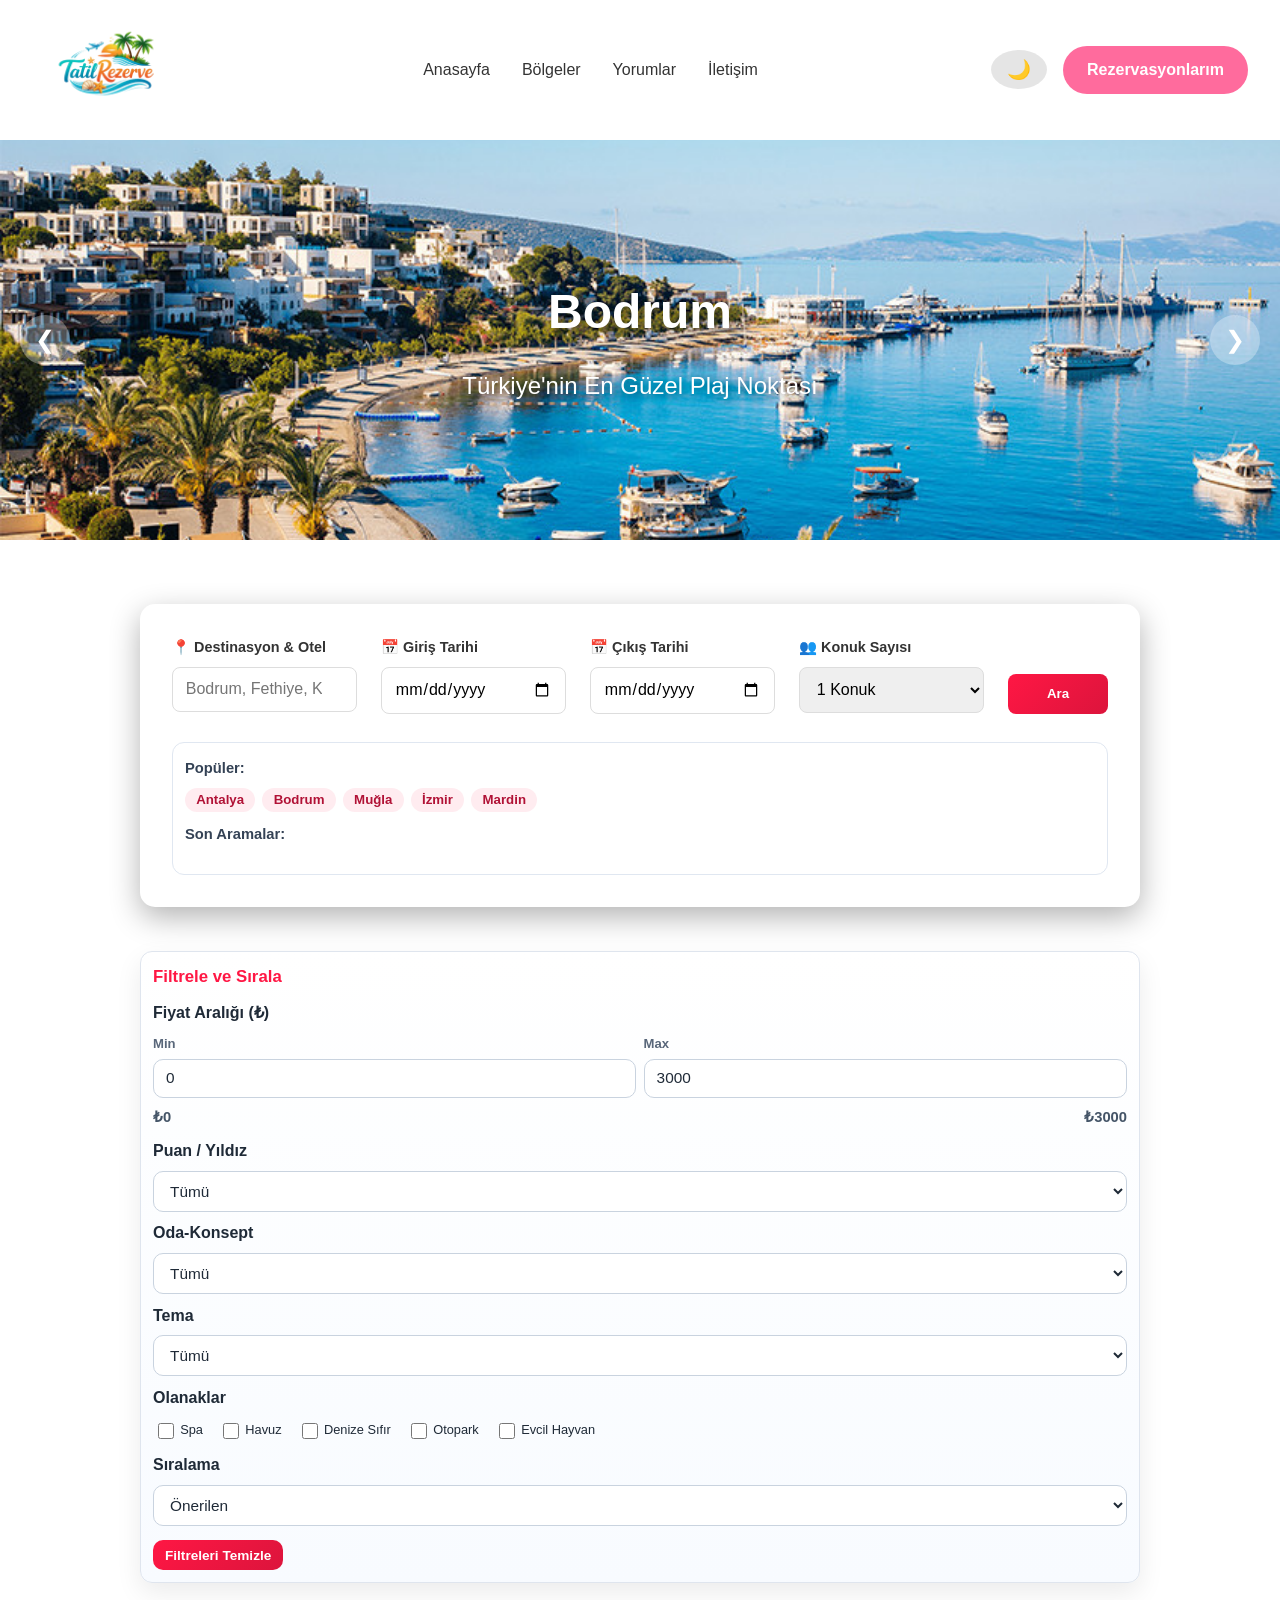
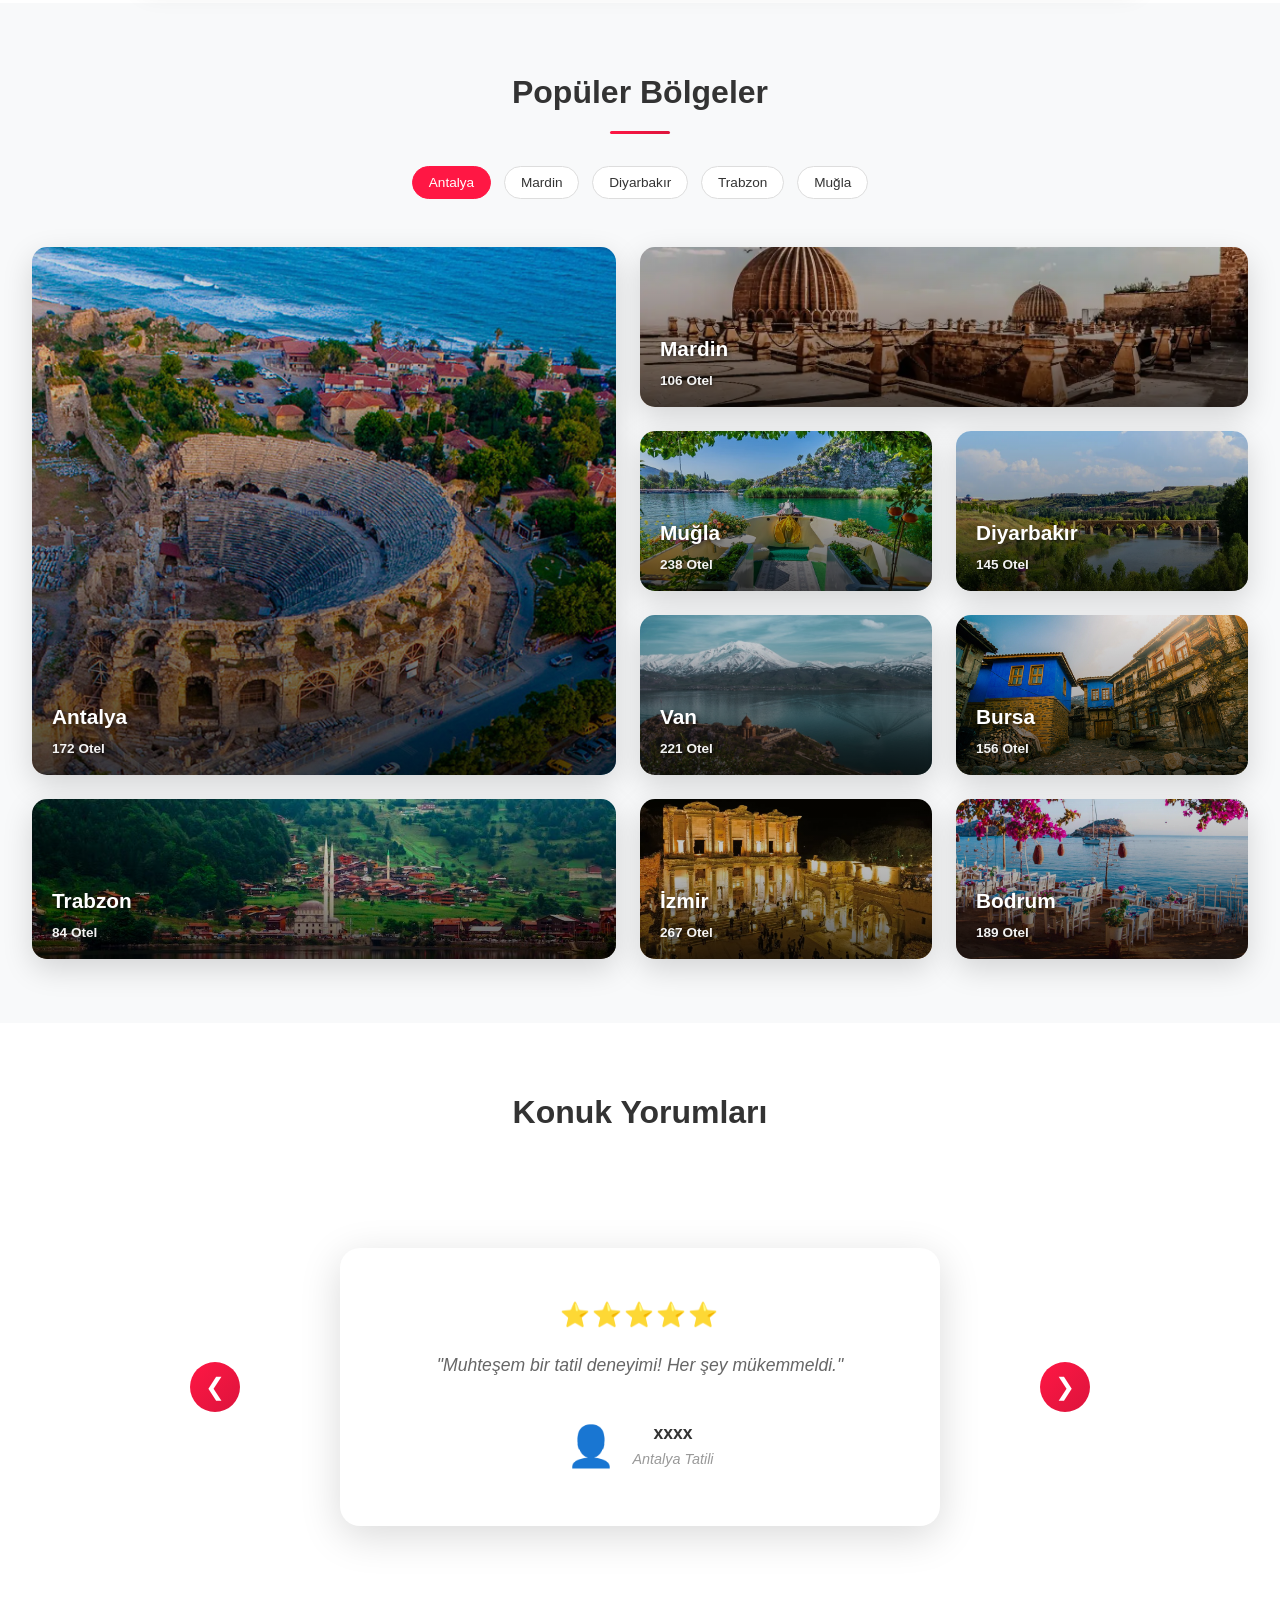
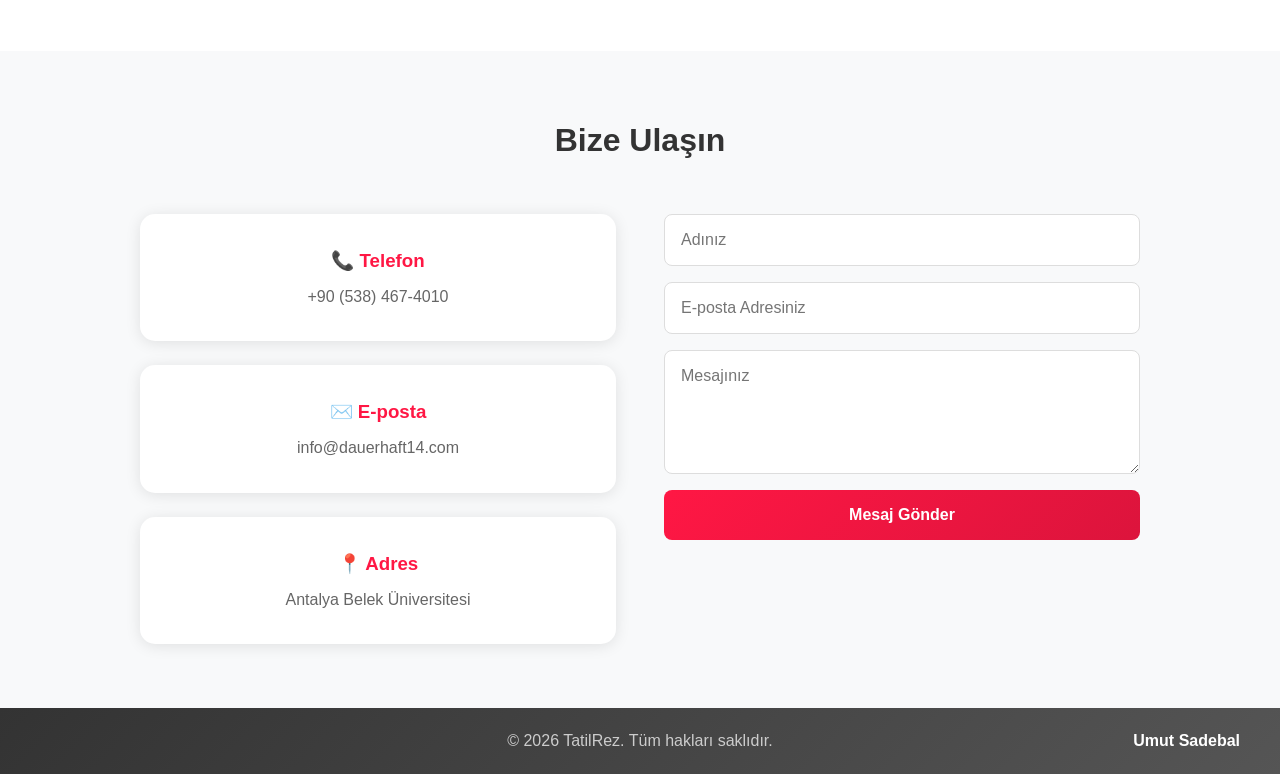
==== commit 562695ed: "advanched searchbox , smart search & filter panel" ====
--- a/index.html
+++ b/index.html
@@ -4,7 +4,8 @@
     <meta charset="UTF-8">
     <meta http-equiv="X-UA-Compatible" content="IE=edge">
     <meta name="viewport" content="width=device-width, initial-scale=1.0">
-    <title>Tatil Rehberi - Türkiye'nin En İyi Tatil Yerleri</title>
+    <title>TatilRezerve - Türkiye'nin En İyi Tatil Yerleri</title>
+    <link rel="icon" type="image/png" href="img/logo.png">
     <link rel="stylesheet" href="styles.css">
 </head>
 <body>
@@ -98,7 +99,101 @@
                         </select>
                     </div>
                     <button class="btn-search" onclick="searchResorts()">Ara</button>
-                </div>
+                    <div class="smart-search-wrap">
+                        <div class="quick-searches">
+                            <strong>Popüler:</strong>
+                            <div id="popularSearches" class="chip-list"></div>
+                        </div>
+
+                        <div class="quick-searches">
+                            <strong>Son Aramalar:</strong>
+                            <div id="recentSearches" class="chip-list"></div>
+                        </div>
+
+                        <div id="suggestionsDropdown" class="suggestions-dropdown"></div>
+                    </div>
+                </div>
+            </div>
+
+            <div class="index-left-filters-wrap">
+                <section class="advanced-filters index-mini-filters" id="advancedFilters">
+                    <h3>Filtrele ve Sırala</h3>
+
+                    <div class="filter-row">
+                        <label>Fiyat Aralığı (₺)</label>
+                        <div class="price-inputs">
+                            <div class="price-input-group">
+                                <label for="minPriceInput">Min</label>
+                                <input type="number" id="minPriceInput" min="0" step="50" value="0" placeholder="0">
+                            </div>
+                            <div class="price-input-group">
+                                <label for="maxPriceInput">Max</label>
+                                <input type="number" id="maxPriceInput" min="0" step="50" value="3000" placeholder="3000">
+                            </div>
+                        </div>
+                        <div class="range-values">
+                            <span id="minPriceText">₺0</span>
+                            <span id="maxPriceText">₺3000</span>
+                        </div>
+                    </div>
+
+                    <div class="filter-row">
+                        <label>Puan / Yıldız</label>
+                        <select id="ratingFilter">
+                            <option value="0">Tümü</option>
+                            <option value="4">4.0 ve üzeri</option>
+                            <option value="4.5">4.5 ve üzeri</option>
+                            <option value="4.8">4.8 ve üzeri</option>
+                        </select>
+                    </div>
+
+                    <div class="filter-row">
+                        <label>Oda-Konsept</label>
+                        <select id="conceptFilter">
+                            <option value="">Tümü</option>
+                            <option value="Her Sey Dahil">Her Şey Dahil</option>
+                            <option value="Yarim Pansiyon">Yarım Pansiyon</option>
+                            <option value="Oda Kahvalti">Oda Kahvaltı</option>
+                        </select>
+                    </div>
+
+                    <div class="filter-row">
+                        <label>Tema</label>
+                        <select id="themeFilter">
+                            <option value="">Tümü</option>
+                            <option value="Balayi">Balayı</option>
+                            <option value="Cocuk Dostu">Çocuk Dostu</option>
+                            <option value="Aquapark">Aquapark</option>
+                            <option value="Yetiskin">Yetişkin</option>
+                        </select>
+                    </div>
+
+                    <div class="filter-row">
+                        <label>Olanaklar</label>
+                        <div class="amenities-wrap">
+                            <label><input type="checkbox" class="amenityCheck" value="Spa"> Spa</label>
+                            <label><input type="checkbox" class="amenityCheck" value="Havuz"> Havuz</label>
+                            <label><input type="checkbox" class="amenityCheck" value="Denize Sifir"> Denize Sıfır</label>
+                            <label><input type="checkbox" class="amenityCheck" value="Otopark"> Otopark</label>
+                            <label><input type="checkbox" class="amenityCheck" value="Evcil Hayvan"> Evcil Hayvan</label>
+                        </div>
+                    </div>
+
+                    <div class="filter-row">
+                        <label>Sıralama</label>
+                        <select id="sortBy">
+                            <option value="recommended">Önerilen</option>
+                            <option value="priceAsc">En Düşük Fiyat</option>
+                            <option value="priceDesc">En Yüksek Fiyat</option>
+                            <option value="ratingDesc">En Yüksek Puan</option>
+                            <option value="distanceAsc">Mesafeye Göre</option>
+                        </select>
+                    </div>
+
+                    <div class="filter-actions">
+                        <button type="button" id="clearFiltersBtn">Filtreleri Temizle</button>
+                    </div>
+                </section>
             </div>
         </section>
     </header>
--- a/styles.css
+++ b/styles.css
@@ -1,3 +1,4 @@
+
 * {
     margin: 0;
     padding: 0;
@@ -35,7 +36,6 @@
     color: var(--dark-text);
 }
 
-/* ===== HERO SLIDER ===== */
 .hero-slider-container {
     position: relative;
     height: 400px;
@@ -630,6 +630,7 @@
     max-width: 900px;
     margin: 0 auto;
     height: 400px;
+    overflow: hidden;
 }
 
 .testimonials-track {
@@ -1734,7 +1735,7 @@
 body.dark-mode .page-mardin .hotels-section h2 { color: #D2B48C; }
 .page-mardin .btn-book { background: linear-gradient(135deg, #8B4513, #B8860B); }
 
-/* ===== DIYARBAKIR THEME ===== */
+
 .page-diyarbakir {
     --location-primary: #C0392B;
     --location-secondary: #E74C3C;
@@ -1749,7 +1750,7 @@
 body.dark-mode .page-diyarbakir .hotels-section h2 { color: #E74C3C; }
 .page-diyarbakir .btn-book { background: linear-gradient(135deg, #C0392B, #E74C3C); }
 
-/* ===== BURSA THEME ===== */
+
 .page-bursa {
     --location-primary: #228B22;
     --location-secondary: #556B2F;
@@ -1759,7 +1760,7 @@
 .page-bursa .hotel-features li:before { color: #228B22; }
 .page-bursa .btn-book { background: linear-gradient(135deg, #228B22, #556B2F); }
 
-/* ===== TRABZON THEME ===== */
+
 .page-trabzon {
     --location-primary: #2E7D32;
     --location-secondary: #1B5E20;
@@ -1771,7 +1772,7 @@
 .page-trabzon .hotels-section h2 { color: #2E7D32; }
 body.dark-mode .page-trabzon .hotels-section h2 { color: #66BB6A; }
 
-/* ===== VAN THEME ===== */
+
 .page-van {
     --location-primary: #1976D2;
     --location-secondary: #0D47A1;
@@ -1784,7 +1785,7 @@
 .page-van .hotels-section h2 { color: #1976D2; }
 body.dark-mode .page-van .hotels-section h2 { color: #42A5F5; }
 
-/* ===== İZMİR THEME ===== */
+
 .page-izmir {
     --location-primary: #EC407A;
     --location-secondary: #C2185B;
@@ -1797,7 +1798,7 @@
 .page-izmir .hotels-section h2 { color: #EC407A; }
 body.dark-mode .page-izmir .hotels-section h2 { color: #F48FB1; }
 
-/* ===== MUĞLA THEME ===== */
+
 .page-mugla {
     --location-primary: #0097A7;
     --location-secondary: #00838F;
@@ -1810,3 +1811,395 @@
 .page-mugla .hotels-section h2 { color: #0097A7; }
 body.dark-mode .page-mugla .hotels-section h2 { color: #26C6DA; }
 
+.advanced-filters {
+    --filter-accent: var(--location-primary, #ff1744);
+    margin: 1.25rem 0 2rem;
+    padding: 1.2rem;
+    border: 1px solid #dfe5ee;
+    border-radius: 16px;
+    background: linear-gradient(180deg, #ffffff 0%, #f8fbff 100%);
+    box-shadow: 0 10px 26px rgba(0, 0, 0, 0.08);
+}
+
+.advanced-filters h3 {
+    margin-bottom: 0.8rem;
+    color: var(--filter-accent);
+    font-size: 1.45rem;
+}
+
+.filter-row {
+    margin-bottom: 0.95rem;
+    display: grid;
+    gap: 0.45rem;
+}
+
+.filter-row label {
+    font-weight: 600;
+    color: #1f2a37;
+}
+
+.advanced-filters select {
+    width: 100%;
+    padding: 0.62rem 0.75rem;
+    border: 1px solid #c9d3df;
+    border-radius: 10px;
+    background: #fff;
+    color: #1f2a37;
+    font-family: inherit;
+    font-size: 0.96rem;
+    transition: border-color 0.2s, box-shadow 0.2s;
+}
+
+.advanced-filters select:focus {
+    outline: none;
+    border-color: var(--filter-accent);
+    box-shadow: 0 0 0 3px rgba(255, 23, 68, 0.12);
+}
+
+.range-wrap {
+    display: grid;
+    gap: 0.45rem;
+}
+
+.price-inputs {
+    display: grid;
+    grid-template-columns: repeat(2, minmax(160px, 1fr));
+    gap: 0.75rem;
+}
+
+.price-input-group {
+    display: grid;
+    gap: 0.3rem;
+}
+
+.price-input-group label {
+    font-size: 0.82rem;
+    color: #59677a;
+}
+
+.price-input-group input[type="number"] {
+    width: 100%;
+    padding: 0.62rem 0.75rem;
+    border: 1px solid #c9d3df;
+    border-radius: 10px;
+    background: #fff;
+    color: #1f2a37;
+    font-family: inherit;
+    font-size: 0.96rem;
+    transition: border-color 0.2s, box-shadow 0.2s;
+}
+
+.price-input-group input[type="number"]:focus {
+    outline: none;
+    border-color: var(--filter-accent);
+    box-shadow: 0 0 0 3px rgba(255, 23, 68, 0.12);
+}
+
+.advanced-filters input[type="range"] {
+    width: 100%;
+    height: 6px;
+    border-radius: 999px;
+    appearance: none;
+    background: linear-gradient(90deg, rgba(255, 23, 68, 0.25), rgba(220, 20, 60, 0.35));
+}
+
+.advanced-filters input[type="range"]::-webkit-slider-thumb {
+    appearance: none;
+    width: 16px;
+    height: 16px;
+    border-radius: 50%;
+    background: linear-gradient(135deg, #ff1744, #dc143c);
+    border: 2px solid #fff;
+    box-shadow: 0 2px 6px rgba(0, 0, 0, 0.28);
+    cursor: pointer;
+}
+
+.advanced-filters input[type="range"]::-moz-range-thumb {
+    width: 16px;
+    height: 16px;
+    border-radius: 50%;
+    background: linear-gradient(135deg, #ff1744, #dc143c);
+    border: 2px solid #fff;
+    box-shadow: 0 2px 6px rgba(0, 0, 0, 0.28);
+    cursor: pointer;
+}
+
+.range-values {
+    display: flex;
+    justify-content: space-between;
+    font-size: 0.92rem;
+    color: #445467;
+    font-weight: 600;
+}
+
+.amenities-wrap {
+    display: flex;
+    flex-wrap: wrap;
+    gap: 0.75rem 1rem;
+}
+
+.amenities-wrap label {
+    display: inline-flex;
+    align-items: center;
+    gap: 0.4rem;
+    padding: 0.25rem 0.45rem;
+    border-radius: 8px;
+    font-weight: 500;
+}
+
+.amenities-wrap input[type="checkbox"] {
+    width: 16px;
+    height: 16px;
+    accent-color: var(--filter-accent);
+}
+
+.filter-actions {
+    margin-top: 0.9rem;
+}
+
+#clearFiltersBtn {
+    border: none;
+    border-radius: 10px;
+    padding: 0.62rem 1rem;
+    color: #fff;
+    background: linear-gradient(135deg, #ff1744, #dc143c);
+    font-weight: 700;
+    cursor: pointer;
+    transition: transform 0.2s, box-shadow 0.2s;
+}
+
+#clearFiltersBtn:hover {
+    transform: translateY(-1px);
+    box-shadow: 0 8px 16px rgba(255, 23, 68, 0.25);
+}
+
+.smart-search-wrap {
+    position: relative;
+    margin-top: 0.85rem;
+    padding: 0.75rem;
+    border-radius: 12px;
+    border: 1px solid #e0e7f1;
+    background: rgba(255, 255, 255, 0.96);
+}
+
+.search-box .smart-search-wrap {
+    flex: 1 1 100%;
+    width: 100%;
+    margin-top: 0.25rem;
+}
+
+.index-mini-filters {
+    flex: 1 1 100%;
+    width: 100%;
+    max-width: 1000px;
+    margin: 0;
+    padding: 0.75rem;
+    border-radius: 12px;
+}
+
+.index-left-filters-wrap {
+    width: 100%;
+    max-width: 1000px;
+    margin: 0.75rem auto 1.25rem;
+    padding: 0;
+    display: flex;
+    justify-content: flex-start;
+}
+
+.index-mini-filters h3 {
+    font-size: 1.05rem;
+    margin-bottom: 0.55rem;
+}
+
+.index-mini-filters .filter-row {
+    margin-bottom: 0.55rem;
+}
+
+.index-mini-filters .price-inputs {
+    grid-template-columns: 1fr 1fr;
+    gap: 0.45rem;
+}
+
+.index-mini-filters .amenities-wrap {
+    gap: 0.4rem 0.65rem;
+}
+
+.index-mini-filters .amenities-wrap label {
+    font-size: 0.8rem;
+    padding: 0.15rem 0.3rem;
+}
+
+.index-mini-filters #clearFiltersBtn {
+    padding: 0.48rem 0.75rem;
+    font-size: 0.85rem;
+}
+
+@media (max-width: 768px) {
+    .index-mini-filters {
+        max-width: 100%;
+        margin-right: 0;
+    }
+
+    .index-left-filters-wrap {
+        padding: 0 1rem;
+    }
+}
+
+.quick-searches {
+    margin-bottom: 0.55rem;
+}
+
+.quick-searches strong {
+    color: #344255;
+    font-size: 0.92rem;
+}
+
+.chip-list {
+    display: flex;
+    flex-wrap: wrap;
+    gap: 0.45rem;
+    margin-top: 0.45rem;
+}
+
+.chip-btn {
+    border: 1px solid var(--filter-accent);
+    background: rgba(255, 23, 68, 0.08);
+    color: #b11236;
+    border-radius: 999px;
+    padding: 0.28rem 0.7rem;
+    cursor: pointer;
+    font-size: 0.83rem;
+    font-weight: 600;
+    transition: all 0.2s ease;
+}
+
+.chip-btn:hover {
+    color: #fff;
+    background: linear-gradient(135deg, #ff1744, #dc143c);
+}
+
+.suggestions-dropdown {
+    position: absolute;
+    top: calc(100% + 4px);
+    left: 0;
+    right: 0;
+    background: #fff;
+    border: 1px solid #dbe4ef;
+    border-radius: 12px;
+    box-shadow: 0 16px 30px rgba(0, 0, 0, 0.14);
+    max-height: 220px;
+    overflow: auto;
+    z-index: 50;
+    display: none;
+}
+
+.suggestions-dropdown.show {
+    display: block;
+}
+
+.suggestion-item {
+    padding: 0.62rem 0.85rem;
+    cursor: pointer;
+    border-bottom: 1px solid #edf2f7;
+    color: #263547;
+}
+
+.suggestion-item:last-child {
+    border-bottom: none;
+}
+
+.suggestion-item:hover {
+    background: #f4f8ff;
+}
+
+body.dark-mode .advanced-filters {
+    background: linear-gradient(180deg, #121212 0%, #0d0d0d 100%);
+    border-color: #2d2d2d;
+    box-shadow: 0 12px 30px rgba(0, 0, 0, 0.35);
+}
+
+body.dark-mode .advanced-filters h3,
+body.dark-mode .filter-row label,
+body.dark-mode .range-values,
+body.dark-mode .quick-searches strong {
+    color: #f1f1f1;
+}
+
+body.dark-mode .advanced-filters select {
+    background: #1f1f1f;
+    color: #f4f4f4;
+    border-color: #3a3a3a;
+}
+
+body.dark-mode .price-input-group label {
+    color: #c9c9c9;
+}
+
+body.dark-mode .price-input-group input[type="number"] {
+    background: #1f1f1f;
+    color: #f4f4f4;
+    border-color: #3a3a3a;
+}
+
+body.dark-mode .price-input-group input[type="number"]:focus {
+    border-color: var(--dark-accent);
+    box-shadow: 0 0 0 3px rgba(255, 23, 68, 0.2);
+}
+
+body.dark-mode .advanced-filters select:focus {
+    border-color: var(--dark-accent);
+    box-shadow: 0 0 0 3px rgba(255, 23, 68, 0.2);
+}
+
+body.dark-mode .advanced-filters input[type="range"] {
+    background: linear-gradient(90deg, rgba(255, 23, 68, 0.28), rgba(255, 23, 68, 0.45));
+}
+
+body.dark-mode .smart-search-wrap {
+    background: rgba(18, 18, 18, 0.96);
+    border-color: #2f2f2f;
+}
+
+body.dark-mode .chip-btn {
+    background: rgba(255, 23, 68, 0.18);
+    border-color: #ff4b6d;
+    color: #ffd4dd;
+}
+
+body.dark-mode .chip-btn:hover {
+    background: linear-gradient(135deg, #ff1744, #dc143c);
+    color: #fff;
+}
+
+body.dark-mode .suggestions-dropdown {
+    background: #141414;
+    border-color: #2c2c2c;
+}
+
+body.dark-mode .suggestion-item {
+    color: #f3f3f3;
+    border-bottom-color: #292929;
+}
+
+body.dark-mode .suggestion-item:hover {
+    background: #1e1e1e;
+}
+
+@media (max-width: 640px) {
+    .advanced-filters {
+        padding: 0.9rem;
+        border-radius: 12px;
+    }
+
+    .advanced-filters h3 {
+        font-size: 1.25rem;
+    }
+
+    .amenities-wrap {
+        gap: 0.5rem 0.7rem;
+    }
+
+    .price-inputs {
+        grid-template-columns: 1fr;
+    }
+}
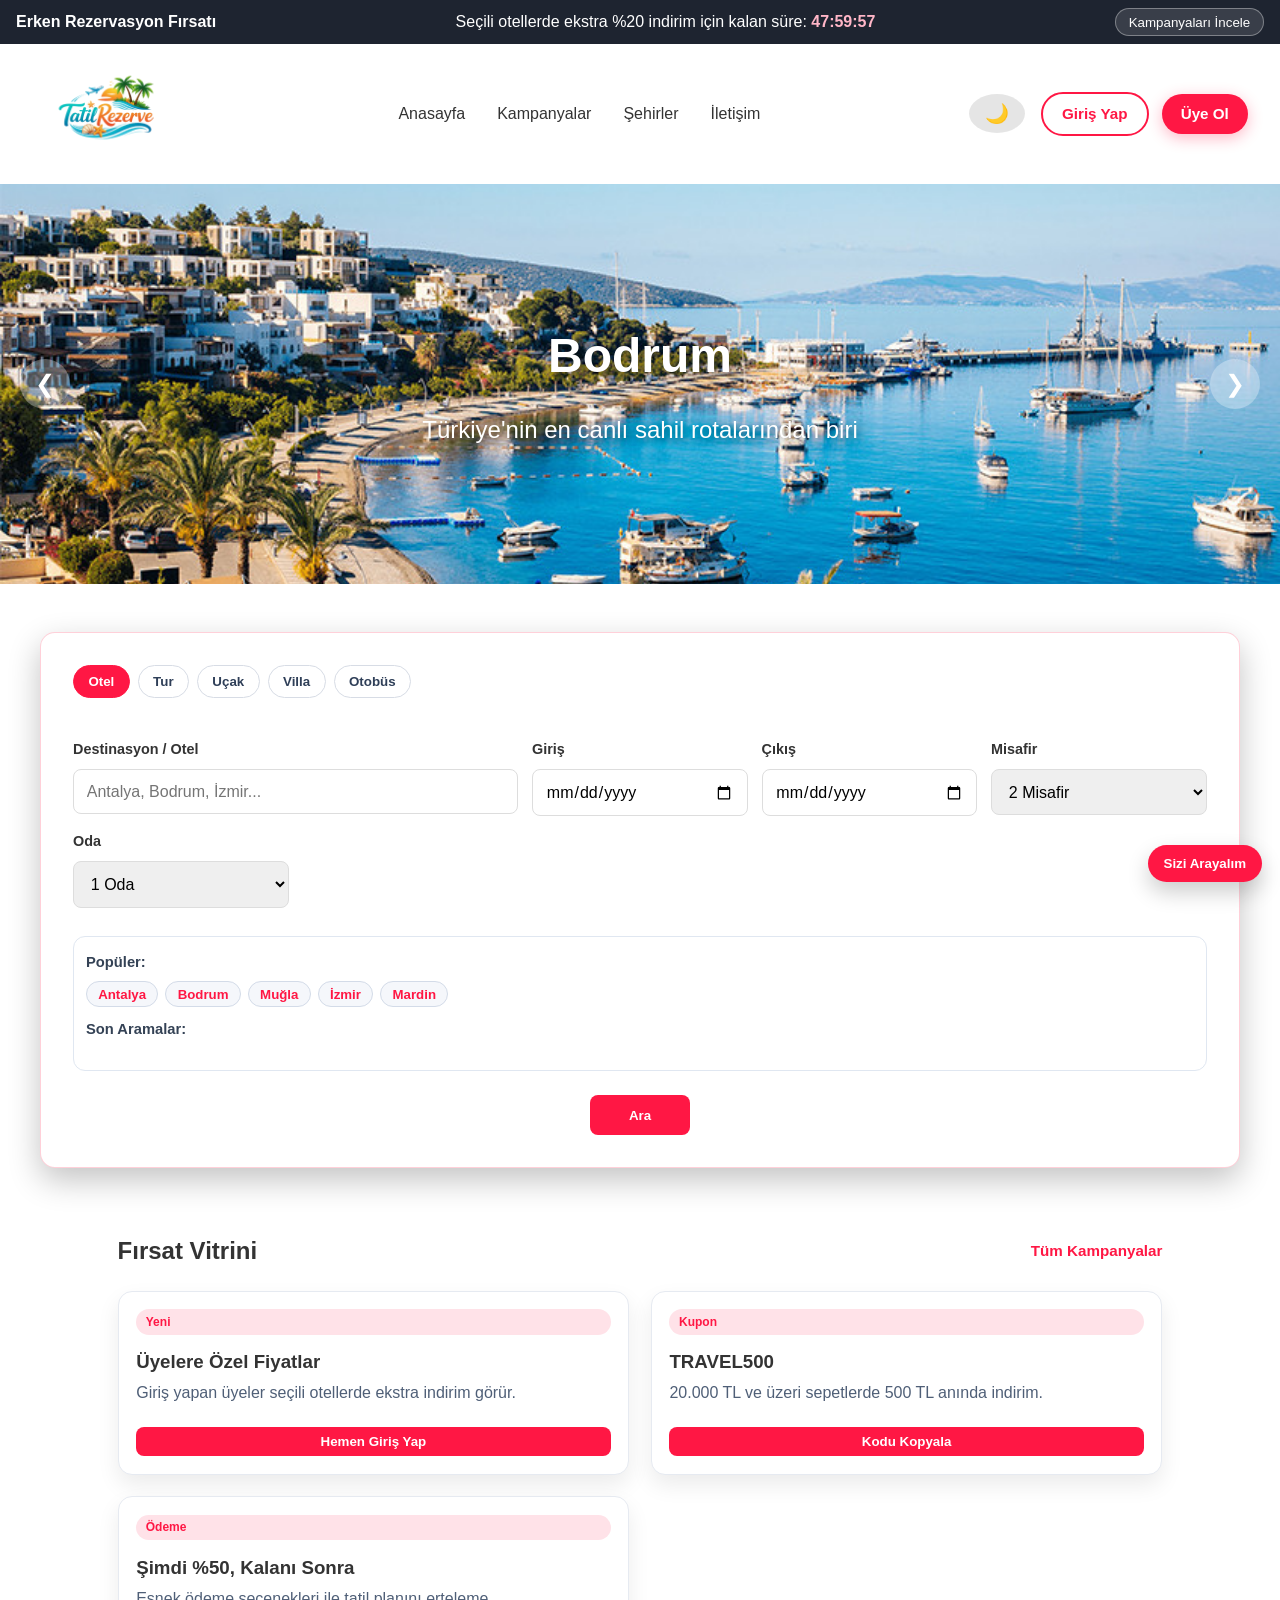
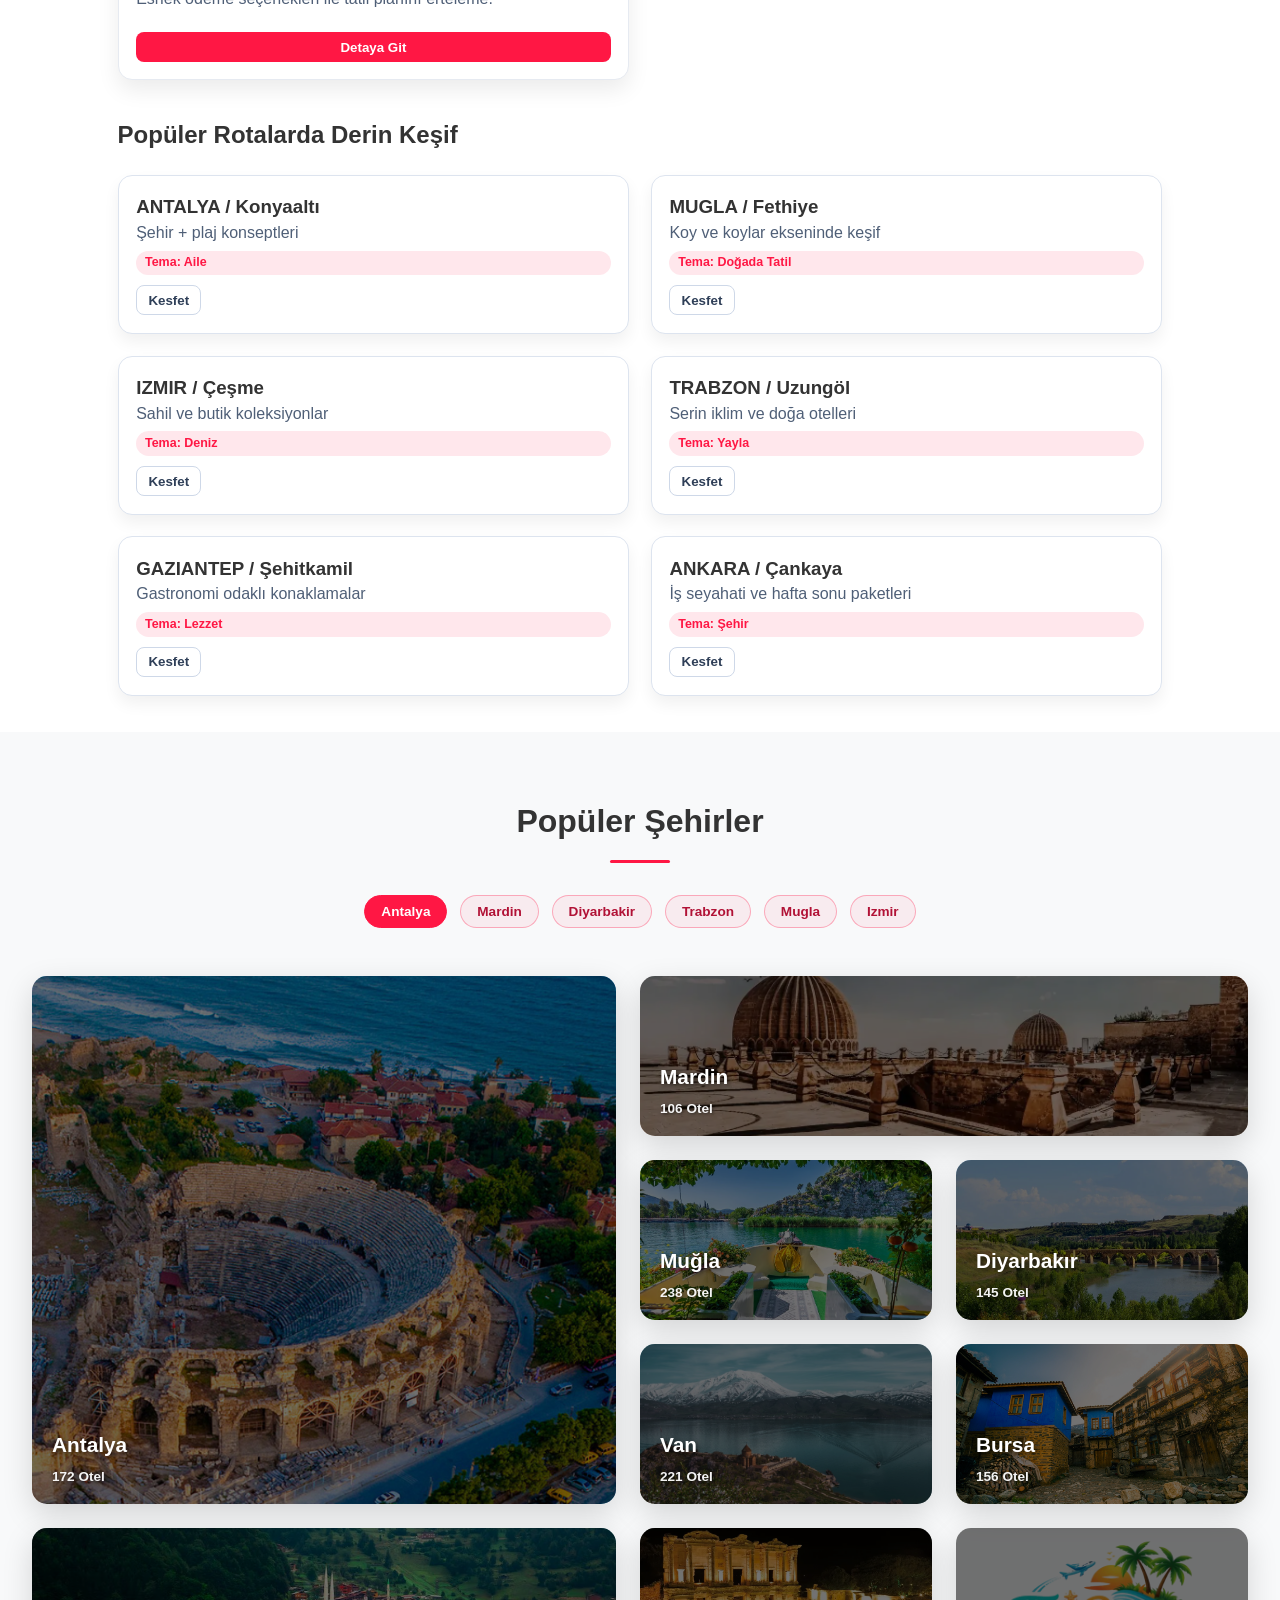
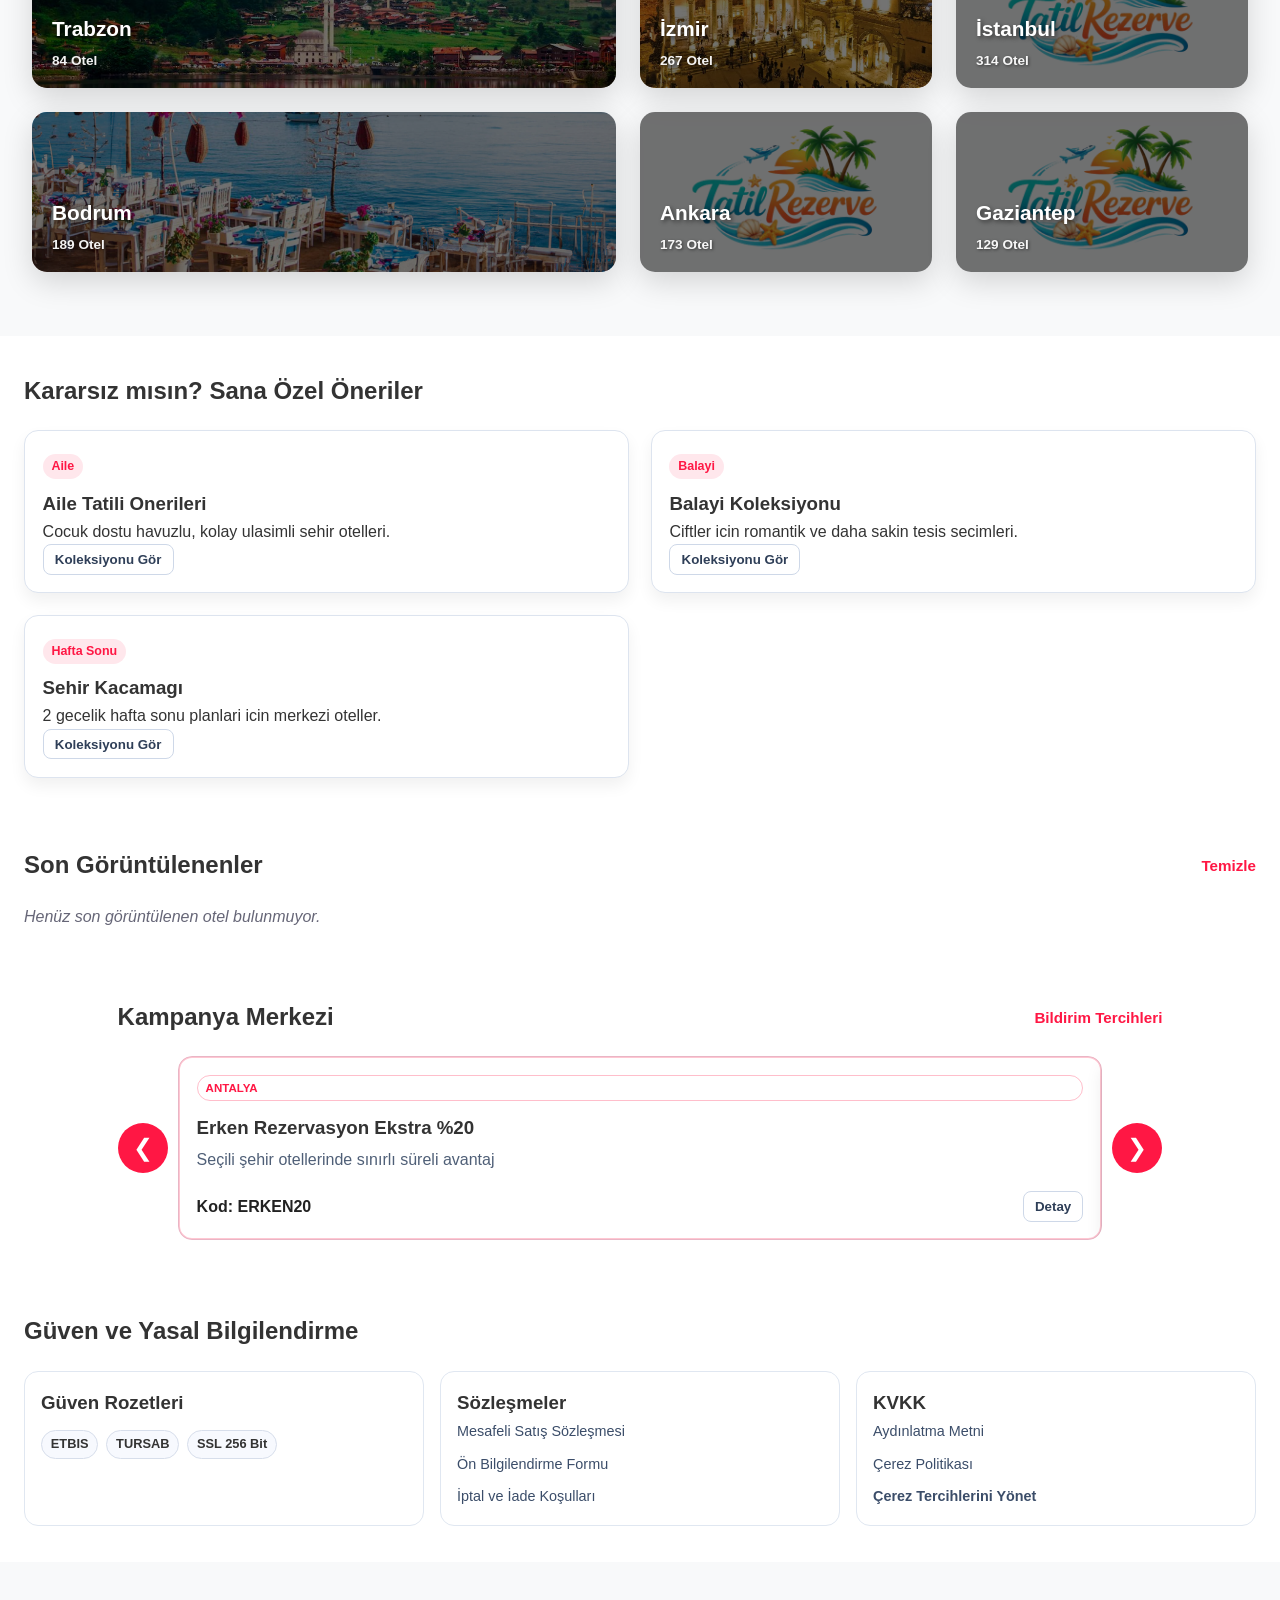
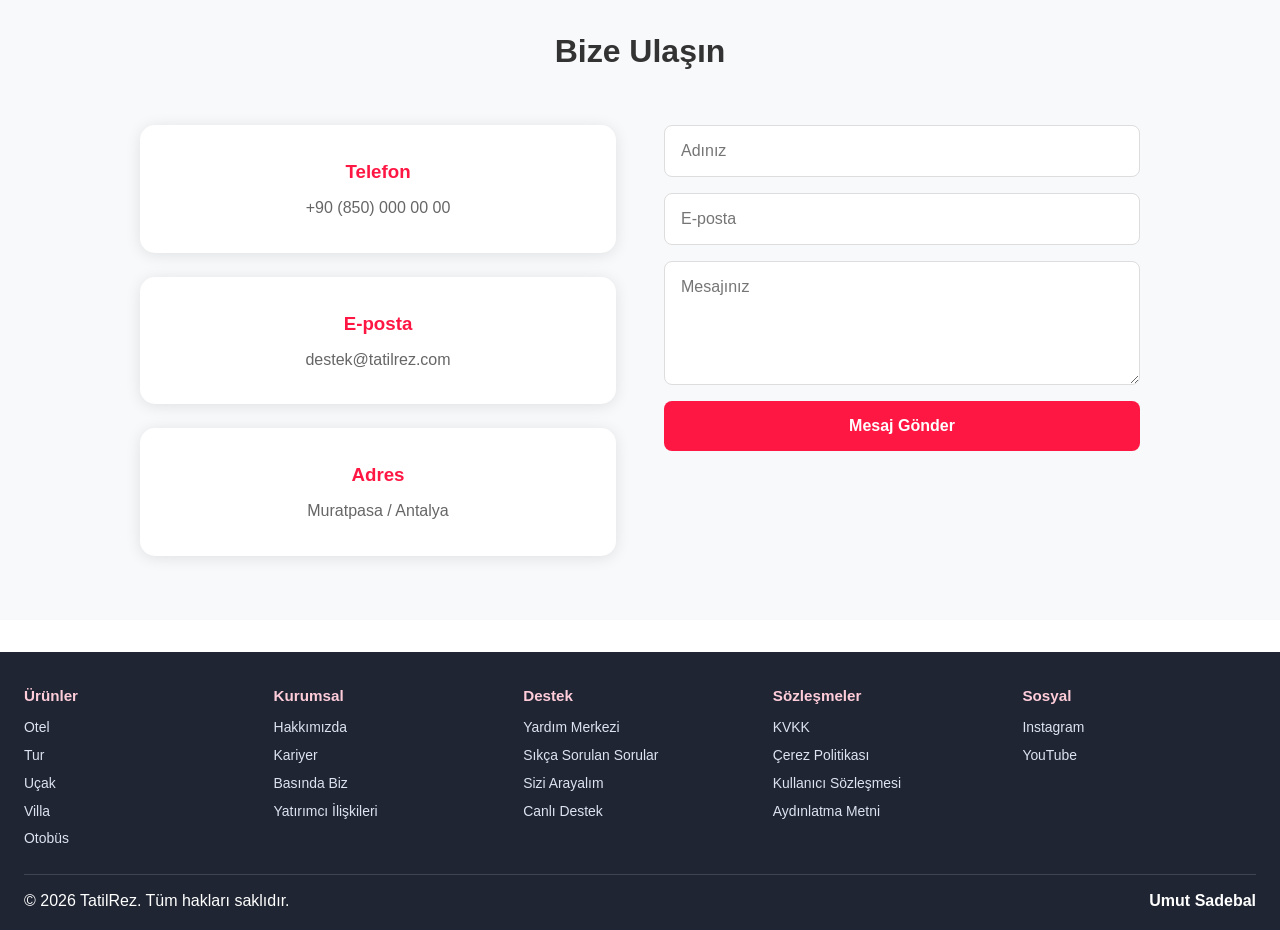
==== commit 46800acd: "v2.00" ====
--- a/index.html
+++ b/index.html
@@ -4,11 +4,21 @@
     <meta charset="UTF-8">
     <meta http-equiv="X-UA-Compatible" content="IE=edge">
     <meta name="viewport" content="width=device-width, initial-scale=1.0">
+    <meta http-equiv="Content-Security-Policy" content="default-src 'self'; style-src 'self' 'unsafe-inline' https://fonts.googleapis.com; font-src 'self' https://fonts.gstatic.com; script-src 'self'; img-src 'self' data: https:; connect-src 'self'; frame-ancestors 'none'; base-uri 'self';">
     <title>TatilRezerve - Türkiye'nin En İyi Tatil Yerleri</title>
     <link rel="icon" type="image/png" href="img/logo.png">
-    <link rel="stylesheet" href="styles.css">
+    <link rel="stylesheet" href="assets/css/styles.css">
+    <link rel="stylesheet" href="assets/css/experience.css">
 </head>
-<body>
+<body class="page-home">
+    <div id="helloCountdownBar" class="hello-bar">
+        <div class="hello-bar-content">
+            <strong>Erken Rezervasyon Fırsatı</strong>
+            <span>Seçili otellerde ekstra %20 indirim için kalan süre: <b id="campaignCountdown">--:--:--</b></span>
+            <button type="button" id="openCampaignCenterBtn" class="hello-bar-btn">Kampanyaları İncele</button>
+        </div>
+    </div>
+
     <header class="header">
         <div class="navbar">
             <div class="logo">
@@ -16,13 +26,18 @@
             </div>
             <nav class="nav-links">
                 <a href="#home">Anasayfa</a>
-                <a href="#locations">Bölgeler</a>
-                <a href="#testimonials">Yorumlar</a>
+                <a href="#campaignCenter">Kampanyalar</a>
+                <a href="#specials">Şehirler</a>
                 <a href="#contact">İletişim</a>
             </nav>
             <div class="header-actions">
                 <button id="themeToggle" class="theme-toggle" title="Karanlık modu aç/kapat">🌙</button>
-                <a href="reservations.html" class="btn-reservations">Rezervasyonlarım</a>
+                <div id="authButtons" class="auth-buttons-container">
+                    <div class="auth-links">
+                        <button id="openLoginModalBtn" class="btn-login" type="button">Giriş Yap</button>
+                        <button id="openSignupModalBtn" class="btn-signup" type="button">Üye Ol</button>
+                    </div>
+                </div>
             </div>
         </div>
 
@@ -32,278 +47,671 @@
                     <div class="slider-item" style="background: rgba(0, 0, 0, 0.6) url('img/bodsid.jpg') center/cover no-repeat;">
                         <div class="slider-content">
                             <h2>Bodrum</h2>
-                            <p>Türkiye'nin En Güzel Plaj Noktası</p>
+                            <p>Türkiye'nin en canlı sahil rotalarından biri</p>
                         </div>
                     </div>
                     <div class="slider-item" style="background: rgba(0, 0, 0, 0.6) url('img/mugsid.jpg') center/cover no-repeat;">
                         <div class="slider-content">
                             <h2>Muğla</h2>
-                            <p>Türkiye'nin sevilen tatil bölgelerinden biri</p>
+                            <p>Ege ve Akdeniz'in buluştuğu nokta</p>
                         </div>
                     </div>
                     <div class="slider-item" style="background: rgba(0, 0, 0, 0.6) url('img/marsid.jpg') center/cover no-repeat;">
                         <div class="slider-content">
                             <h2>Mardin</h2>
-                            <p>Tarihin taşlara yazıldığı şehir</p>
-                        </div>
-                    </div>
-                    <div class="slider-item" style="background: rgba(0, 0, 0, 0.6) url('img/diysid.jpg') center/cover no-repeat;">
-                        <div class="slider-content">
-                            <h2>Diyarbakır</h2>
-                            <p>Tarihin kalesi</p>
+                            <p>Tarihi sokaklar, butik oteller, eşsiz mutfak</p>
                         </div>
                     </div>
                     <div class="slider-item" style="background: rgba(0, 0, 0, 0.6) url('img/ansid.jpeg') center/cover no-repeat;">
                         <div class="slider-content">
                             <h2>Antalya</h2>
-                            <p>Akdeniz'in İncisi - Her Şeyin Olduğu Yer</p>
-                        </div>
-                    </div>
-                </div>
-                <button class="slider-nav slider-prev" onclick="slideHero(-1)">❮</button>
-                <button class="slider-nav slider-next" onclick="slideHero(1)">❯</button>
-            </div>
-            <div class="search-container">
-                <div class="search-box">
-                    <div class="search-field">
-                        <label>📍 Destinasyon & Otel</label>
-                        <input type="text" id="destination" placeholder="Bodrum, Fethiye, Kappadokya..." list="destinations-list">
-                        <datalist id="destinations-list">
-                            <option value="Antalya">
-                            <option value="Bodrum">
-                            <option value="Mardin">
-                            <option value="Diyarbakır">
-                            <option value="Muğla">
-                            <option value="Van">
-                            <option value="Trabzon">
-                            <option value="Bursa">
-                            <option value="İzmir">
-                        </datalist>
-                    </div>
-                    <div class="search-field">
-                        <label>📅 Giriş Tarihi</label>
-                        <input type="date" id="checkIn">
-                    </div>
-                    <div class="search-field">
-                        <label>📅 Çıkış Tarihi</label>
-                        <input type="date" id="checkOut">
-                    </div>
-                    <div class="search-field">
-                        <label>👥 Konuk Sayısı</label>
-                        <select id="guests">
-                            <option value="1">1 Konuk</option>
-                            <option value="2">2 Konuk</option>
-                            <option value="3">3 Konuk</option>
-                            <option value="4">4 Konuk</option>
-                            <option value="5">5+ Konuk</option>
-                        </select>
-                    </div>
-                    <button class="btn-search" onclick="searchResorts()">Ara</button>
+                            <p>Akdeniz'de premium aile ve çift konseptleri</p>
+                        </div>
+                    </div>
+                </div>
+                <button id="heroPrevBtn" class="slider-nav slider-prev" type="button">❮</button>
+                <button id="heroNextBtn" class="slider-nav slider-next" type="button">❯</button>
+            </div>
+
+            <div class="search-container product-search-shell">
+                <div class="search-box ets-like-search-box">
+                    <div class="search-tabs" id="searchTabs" role="tablist" aria-label="Urun secimi">
+                        <button type="button" class="search-tab active" data-product="hotel">Otel</button>
+                        <button type="button" class="search-tab" data-product="tour">Tur</button>
+                        <button type="button" class="search-tab" data-product="flight">Uçak</button>
+                        <button type="button" class="search-tab" data-product="villa">Villa</button>
+                        <button type="button" class="search-tab" data-product="bus">Otobüs</button>
+                    </div>
+
+                    <input type="hidden" id="selectedProduct" value="hotel">
+
+                    <div class="search-panels">
+                        <div class="search-panel active" data-panel="hotel">
+                            <div class="search-field wide">
+                                <label>Destinasyon / Otel</label>
+                                <input type="text" id="destination" placeholder="Antalya, Bodrum, İzmir..." list="destinations-list" autocomplete="off">
+                                <datalist id="destinations-list">
+                                    <option value="Antalya"></option>
+                                    <option value="Bodrum"></option>
+                                    <option value="Bursa"></option>
+                                    <option value="Diyarbakir"></option>
+                                    <option value="Izmir"></option>
+                                    <option value="Mardin"></option>
+                                    <option value="Mugla"></option>
+                                    <option value="Trabzon"></option>
+                                    <option value="Van"></option>
+                                </datalist>
+                            </div>
+                            <div class="search-field">
+                                <label>Giriş</label>
+                                <input type="date" id="checkIn">
+                            </div>
+                            <div class="search-field">
+                                <label>Çıkış</label>
+                                <input type="date" id="checkOut">
+                            </div>
+                            <div class="search-field">
+                                <label>Misafir</label>
+                                <select id="guests">
+                                    <option value="1">1 Misafir</option>
+                                    <option value="2" selected>2 Misafir</option>
+                                    <option value="3">3 Misafir</option>
+                                    <option value="4">4 Misafir</option>
+                                    <option value="5">5+ Misafir</option>
+                                </select>
+                            </div>
+                            <div class="search-field">
+                                <label>Oda</label>
+                                <select id="rooms">
+                                    <option value="1" selected>1 Oda</option>
+                                    <option value="2">2 Oda</option>
+                                    <option value="3">3 Oda</option>
+                                </select>
+                            </div>
+                        </div>
+
+                        <div class="search-panel" data-panel="tour">
+                            <div class="search-field wide">
+                                <label>Tur Rotaları</label>
+                                <input type="text" id="tourDestination" placeholder="Karadeniz, Güneydoğu, Kapadokya...">
+                            </div>
+                            <div class="search-field">
+                                <label>Tarih</label>
+                                <input type="date" id="tourDate">
+                            </div>
+                            <div class="search-field">
+                                <label>Kişi</label>
+                                <select id="tourGuests">
+                                    <option value="1">1 Kisi</option>
+                                    <option value="2" selected>2 Kisi</option>
+                                    <option value="3">3 Kisi</option>
+                                    <option value="4">4+ Kisi</option>
+                                </select>
+                            </div>
+                        </div>
+
+                        <div class="search-panel" data-panel="flight">
+                            <div class="search-field wide">
+                                <label>Nereden / Nereye</label>
+                                <input type="text" id="flightRoute" placeholder="Istanbul - Antalya">
+                            </div>
+                            <div class="search-field">
+                                <label>Gidiş</label>
+                                <input type="date" id="flightDate">
+                            </div>
+                            <div class="search-field">
+                                <label>Yolcu</label>
+                                <select id="flightGuests">
+                                    <option value="1" selected>1 Yetiskin</option>
+                                    <option value="2">2 Yetiskin</option>
+                                    <option value="3">3 Yetiskin</option>
+                                </select>
+                            </div>
+                        </div>
+
+                        <div class="search-panel" data-panel="villa">
+                            <div class="search-field wide">
+                                <label>Bölge</label>
+                                <input type="text" id="villaDestination" placeholder="Kaş, Fethiye, Çeşme...">
+                            </div>
+                            <div class="search-field">
+                                <label>Giriş</label>
+                                <input type="date" id="villaCheckIn">
+                            </div>
+                            <div class="search-field">
+                                <label>Çıkış</label>
+                                <input type="date" id="villaCheckOut">
+                            </div>
+                            <div class="search-field">
+                                <label>Kişi</label>
+                                <select id="villaGuests">
+                                    <option value="2">2 Kisi</option>
+                                    <option value="4" selected>4 Kisi</option>
+                                    <option value="6">6 Kisi</option>
+                                    <option value="8">8+ Kisi</option>
+                                </select>
+                            </div>
+                        </div>
+
+                        <div class="search-panel" data-panel="bus">
+                            <div class="search-field wide">
+                                <label>Nereden / Nereye</label>
+                                <input type="text" id="busRoute" placeholder="Ankara - Bursa">
+                            </div>
+                            <div class="search-field">
+                                <label>Tarih</label>
+                                <input type="date" id="busDate">
+                            </div>
+                            <div class="search-field">
+                                <label>Yolcu</label>
+                                <select id="busGuests">
+                                    <option value="1" selected>1 Yolcu</option>
+                                    <option value="2">2 Yolcu</option>
+                                    <option value="3">3 Yolcu</option>
+                                </select>
+                            </div>
+                        </div>
+                    </div>
+
                     <div class="smart-search-wrap">
                         <div class="quick-searches">
                             <strong>Popüler:</strong>
                             <div id="popularSearches" class="chip-list"></div>
                         </div>
-
                         <div class="quick-searches">
                             <strong>Son Aramalar:</strong>
                             <div id="recentSearches" class="chip-list"></div>
                         </div>
-
                         <div id="suggestionsDropdown" class="suggestions-dropdown"></div>
                     </div>
-                </div>
-            </div>
-
-            <div class="index-left-filters-wrap">
-                <section class="advanced-filters index-mini-filters" id="advancedFilters">
-                    <h3>Filtrele ve Sırala</h3>
-
-                    <div class="filter-row">
-                        <label>Fiyat Aralığı (₺)</label>
-                        <div class="price-inputs">
-                            <div class="price-input-group">
-                                <label for="minPriceInput">Min</label>
-                                <input type="number" id="minPriceInput" min="0" step="50" value="0" placeholder="0">
-                            </div>
-                            <div class="price-input-group">
-                                <label for="maxPriceInput">Max</label>
-                                <input type="number" id="maxPriceInput" min="0" step="50" value="3000" placeholder="3000">
-                            </div>
-                        </div>
-                        <div class="range-values">
-                            <span id="minPriceText">₺0</span>
-                            <span id="maxPriceText">₺3000</span>
-                        </div>
-                    </div>
-
-                    <div class="filter-row">
-                        <label>Puan / Yıldız</label>
-                        <select id="ratingFilter">
-                            <option value="0">Tümü</option>
-                            <option value="4">4.0 ve üzeri</option>
-                            <option value="4.5">4.5 ve üzeri</option>
-                            <option value="4.8">4.8 ve üzeri</option>
-                        </select>
-                    </div>
-
-                    <div class="filter-row">
-                        <label>Oda-Konsept</label>
-                        <select id="conceptFilter">
-                            <option value="">Tümü</option>
-                            <option value="Her Sey Dahil">Her Şey Dahil</option>
-                            <option value="Yarim Pansiyon">Yarım Pansiyon</option>
-                            <option value="Oda Kahvalti">Oda Kahvaltı</option>
-                        </select>
-                    </div>
-
-                    <div class="filter-row">
-                        <label>Tema</label>
-                        <select id="themeFilter">
-                            <option value="">Tümü</option>
-                            <option value="Balayi">Balayı</option>
-                            <option value="Cocuk Dostu">Çocuk Dostu</option>
-                            <option value="Aquapark">Aquapark</option>
-                            <option value="Yetiskin">Yetişkin</option>
-                        </select>
-                    </div>
-
-                    <div class="filter-row">
-                        <label>Olanaklar</label>
-                        <div class="amenities-wrap">
-                            <label><input type="checkbox" class="amenityCheck" value="Spa"> Spa</label>
-                            <label><input type="checkbox" class="amenityCheck" value="Havuz"> Havuz</label>
-                            <label><input type="checkbox" class="amenityCheck" value="Denize Sifir"> Denize Sıfır</label>
-                            <label><input type="checkbox" class="amenityCheck" value="Otopark"> Otopark</label>
-                            <label><input type="checkbox" class="amenityCheck" value="Evcil Hayvan"> Evcil Hayvan</label>
-                        </div>
-                    </div>
-
-                    <div class="filter-row">
-                        <label>Sıralama</label>
-                        <select id="sortBy">
-                            <option value="recommended">Önerilen</option>
-                            <option value="priceAsc">En Düşük Fiyat</option>
-                            <option value="priceDesc">En Yüksek Fiyat</option>
-                            <option value="ratingDesc">En Yüksek Puan</option>
-                            <option value="distanceAsc">Mesafeye Göre</option>
-                        </select>
-                    </div>
-
-                    <div class="filter-actions">
-                        <button type="button" id="clearFiltersBtn">Filtreleri Temizle</button>
-                    </div>
-                </section>
+
+                    <button id="searchSubmitBtn" class="btn-search" type="button">Ara</button>
+                </div>
             </div>
         </section>
     </header>
+
+    <section class="promo-showcase section-block" id="promoShowcase">
+        <div class="section-heading-row">
+            <h2>Fırsat Vitrini</h2>
+            <a href="#campaignCenter" class="section-link">Tüm Kampanyalar</a>
+        </div>
+        <div class="promo-rail" id="promoRail">
+            <article class="promo-card">
+                <span class="promo-badge">Yeni</span>
+                <h3>Üyelere Özel Fiyatlar</h3>
+                <p>Giriş yapan üyeler seçili otellerde ekstra indirim görür.</p>
+                <button class="promo-action" type="button" data-open="login">Hemen Giriş Yap</button>
+            </article>
+            <article class="promo-card">
+                <span class="promo-badge">Kupon</span>
+                <h3>TRAVEL500</h3>
+                <p>20.000 TL ve üzeri sepetlerde 500 TL anında indirim.</p>
+                <button class="promo-action" type="button" data-copy-coupon="TRAVEL500">Kodu Kopyala</button>
+            </article>
+            <article class="promo-card">
+                <span class="promo-badge">Ödeme</span>
+                <h3>Şimdi %50, Kalanı Sonra</h3>
+                <p>Esnek ödeme seçenekleri ile tatil planını erteleme.</p>
+                <button class="promo-action" type="button" data-scroll-to="campaignCenter">Detaya Git</button>
+            </article>
+        </div>
+    </section>
+
+    <section class="explore-depth section-block" id="deepExplore">
+        <div class="section-heading-row">
+            <h2>Popüler Rotalarda Derin Keşif</h2>
+        </div>
+        <div class="deep-explore-grid" id="deepExploreGrid"></div>
+    </section>
+
     <section class="popular-regions" id="specials">
-        <h2>Popüler Bölgeler</h2>
-        <div class="regions-filter">
-            <button class="filter-tag active" onclick="window.location.href='antalya.html'">Antalya</button>
-            <button class="filter-tag" onclick="window.location.href='mardin.html'">Mardin</button>
-            <button class="filter-tag" onclick="window.location.href='diyarbakir.html'">Diyarbakır</button>
-            <button class="filter-tag" onclick="window.location.href='trabzon.html'">Trabzon</button>
-            <button class="filter-tag" onclick="window.location.href='mugla.html'">Muğla</button>
-        </div>
-        <div class="regions-cascade-grid" id="regionsCascade">
-        </div>
+        <h2>Popüler Şehirler</h2>
+        <div class="regions-filter" id="regionsFilterButtons">
+            <button class="filter-tag active" type="button" data-city="antalya">Antalya</button>
+            <button class="filter-tag" type="button" data-city="mardin">Mardin</button>
+            <button class="filter-tag" type="button" data-city="diyarbakir">Diyarbakir</button>
+            <button class="filter-tag" type="button" data-city="trabzon">Trabzon</button>
+            <button class="filter-tag" type="button" data-city="mugla">Mugla</button>
+            <button class="filter-tag" type="button" data-city="izmir">Izmir</button>
+        </div>
+        <div class="regions-cascade-grid" id="regionsCascade"></div>
     </section>
-    <section class="testimonials" id="testimonials">
-        <h2>Konuk Yorumları</h2>
-        <div class="testimonials-carousel">
-            <div class="testimonials-track" id="testimonialsTrack">
-            </div>
-            <button class="carousel-nav carousel-prev" onclick="slideTestimonial(-1)">❮</button>
-            <button class="carousel-nav carousel-next" onclick="slideTestimonial(1)">❯</button>
-        </div>
+
+    <section class="personalized-block section-block" id="personalizedBlock">
+        <div class="section-heading-row">
+            <h2>Kararsız mısın? Sana Özel Öneriler</h2>
+        </div>
+        <div class="personalized-grid" id="personalizedCollections"></div>
     </section>
+
+    <section class="recent-viewed section-block" id="recentViewedSection">
+        <div class="section-heading-row">
+            <h2>Son Görüntülenenler</h2>
+            <button id="clearRecentViewedBtn" class="section-link-button" type="button">Temizle</button>
+        </div>
+        <div id="recentViewedList" class="recent-viewed-list"></div>
+    </section>
+
+    <section class="campaign-center section-block" id="campaignCenter">
+        <div class="section-heading-row">
+            <h2>Kampanya Merkezi</h2>
+            <button id="openNotificationPrefsBtn" class="section-link-button" type="button">Bildirim Tercihleri</button>
+        </div>
+        <div class="campaign-slider" id="campaignSlider">
+            <button id="campaignPrevBtn" class="carousel-nav carousel-prev campaign-nav" type="button" aria-label="Onceki kampanya">❮</button>
+            <div class="campaign-track-wrap">
+                <div class="campaign-grid campaign-track" id="campaignGrid"></div>
+            </div>
+            <button id="campaignNextBtn" class="carousel-nav carousel-next campaign-nav" type="button" aria-label="Sonraki kampanya">❯</button>
+        </div>
+    </section>
+
+    <section class="trust-legal section-block" id="trustLegal">
+        <div class="section-heading-row">
+            <h2>Güven ve Yasal Bilgilendirme</h2>
+        </div>
+        <div class="trust-grid">
+            <article class="trust-card">
+                <h3>Güven Rozetleri</h3>
+                <div class="badge-row">
+                    <span class="legal-badge">ETBIS</span>
+                    <span class="legal-badge">TURSAB</span>
+                    <span class="legal-badge">SSL 256 Bit</span>
+                </div>
+            </article>
+            <article class="trust-card">
+                <h3>Sözleşmeler</h3>
+                <ul class="trust-links">
+                    <li><a href="#">Mesafeli Satış Sözleşmesi</a></li>
+                    <li><a href="#">Ön Bilgilendirme Formu</a></li>
+                    <li><a href="#">İptal ve İade Koşulları</a></li>
+                </ul>
+            </article>
+            <article class="trust-card">
+                <h3>KVKK</h3>
+                <ul class="trust-links">
+                    <li><a href="#">Aydınlatma Metni</a></li>
+                    <li><a href="#">Çerez Politikası</a></li>
+                    <li><button type="button" id="openCookiePrefsBtn" class="inline-link-btn">Çerez Tercihlerini Yönet</button></li>
+                </ul>
+            </article>
+        </div>
+    </section>
+
     <section class="contact" id="contact">
         <h2>Bize Ulaşın</h2>
         <div class="contact-content">
             <div class="contact-info">
                 <div class="info-card">
-                    <h3>📞 Telefon</h3>
-                    <p>+90 (538) 467-4010</p>
+                    <h3>Telefon</h3>
+                    <p>+90 (850) 000 00 00</p>
                 </div>
                 <div class="info-card">
-                    <h3>✉️ E-posta</h3>
-                    <p>info@dauerhaft14.com</p>
+                    <h3>E-posta</h3>
+                    <p>destek@tatilrez.com</p>
                 </div>
                 <div class="info-card">
-                    <h3>📍 Adres</h3>
-                    <p>Antalya Belek Üniversitesi</p>
+                    <h3>Adres</h3>
+                    <p>Muratpasa / Antalya</p>
                 </div>
             </div>
             <form class="contact-form" id="contactForm">
                 <input type="text" placeholder="Adınız" required>
-                <input type="email" placeholder="E-posta Adresiniz" required>
+                <input type="email" placeholder="E-posta" required>
                 <textarea placeholder="Mesajınız" rows="5" required></textarea>
                 <button type="submit" class="btn-submit">Mesaj Gönder</button>
             </form>
         </div>
     </section>
-          <footer class="site-footer">
-            <div class="footer-content">
-                <span class="texts4">© 2026 TatilRez. Tüm hakları saklıdır.</span>
-                <a href="aboutme.html" class="my-name">Umut Sadebal</a>
-            </div>
-        </footer>
+
+    <footer class="site-footer mega-footer">
+        <div class="footer-columns">
+            <div class="footer-col">
+                <h4>Ürünler</h4>
+                <a href="#">Otel</a>
+                <a href="#">Tur</a>
+                <a href="#">Uçak</a>
+                <a href="#">Villa</a>
+                <a href="#">Otobüs</a>
+            </div>
+            <div class="footer-col">
+                <h4>Kurumsal</h4>
+                <a href="#">Hakkımızda</a>
+                <a href="#">Kariyer</a>
+                <a href="#">Basında Biz</a>
+                <a href="#">Yatırımcı İlişkileri</a>
+            </div>
+            <div class="footer-col">
+                <h4>Destek</h4>
+                <a href="#">Yardım Merkezi</a>
+                <a href="#">Sıkça Sorulan Sorular</a>
+                <a href="#">Sizi Arayalım</a>
+                <a href="#">Canlı Destek</a>
+            </div>
+            <div class="footer-col">
+                <h4>Sözleşmeler</h4>
+                <a href="#">KVKK</a>
+                <a href="#">Çerez Politikası</a>
+                <a href="#">Kullanıcı Sözleşmesi</a>
+                <a href="#">Aydınlatma Metni</a>
+            </div>
+            <div class="footer-col">
+                <h4>Sosyal</h4>
+                <a href="#">Instagram</a>
+                <a href="#">YouTube</a>
+            </div>
+        </div>
+        <div class="footer-bottom-row">
+            <span>© 2026 TatilRez. Tüm hakları saklıdır.</span>
+            <a href="aboutme.html" class="my-name">Umut Sadebal</a>
+        </div>
+    </footer>
+
+    <button id="openCallMeBtn" class="floating-help-btn" type="button">Sizi Arayalım</button>
+
     <div id="bookingModal" class="modal">
-        <div class="modal-content">
-            <span class="close" onclick="closeModal()">&times;</span>
-            <h2>Rezervasyonunuzu Tamamlayın</h2>
-            <form id="bookingForm" onsubmit="submitReservation(event)">
+        <div class="modal-content booking-wizard-modal">
+            <span class="close" id="closeBookingModal">&times;</span>
+            <h2>Rezervasyonunuzu Tamamlayin</h2>
+
+            <ol class="booking-stepper" id="bookingStepper">
+                <li class="active">Bilgiler</li>
+                <li>Misafir</li>
+                <li>Ödeme</li>
+                <li>Onay</li>
+            </ol>
+
+            <form id="bookingForm">
+                <div class="booking-step-panel active" data-step-panel="0">
+                    <div class="form-group">
+                        <label>Tatil Yeri / Otel Adi</label>
+                        <input type="text" id="resortName" readonly>
+                    </div>
+                    <div class="form-group">
+                        <label>Giriş Tarihi</label>
+                        <input type="date" id="bookingCheckIn" required>
+                    </div>
+                    <div class="form-group">
+                        <label>Cikis Tarihi</label>
+                        <input type="date" id="bookingCheckOut" required>
+                    </div>
+                    <div class="form-group">
+                        <label>Konuk Sayisi</label>
+                        <input type="number" id="bookingGuests" min="1" required>
+                    </div>
+                </div>
+
+                <div class="booking-step-panel" data-step-panel="1">
+                    <div class="form-group">
+                        <label>Tam Adiniz</label>
+                        <input type="text" id="guestName" required>
+                    </div>
+                    <div class="form-group">
+                        <label>E-posta</label>
+                        <input type="email" id="guestEmail" required>
+                    </div>
+                    <div class="form-group">
+                        <label>Telefon</label>
+                        <input type="tel" id="guestPhone" required>
+                    </div>
+                    <div class="form-group">
+                        <label>Özel İstekler</label>
+                        <textarea id="specialRequests" rows="3" placeholder="Herhangi bir özel istek..."></textarea>
+                    </div>
+                </div>
+
+                <div class="booking-step-panel" data-step-panel="2">
+                    <div class="form-group">
+                        <label>Oda Tipi</label>
+                        <select id="roomType" required>
+                            <option value="">Oda Tipi Secin</option>
+                            <option value="Standard">Standart Oda</option>
+                            <option value="Deluxe">Deluxe Oda</option>
+                            <option value="Suite">Suite</option>
+                            <option value="Villa">Özel Villa</option>
+                        </select>
+                    </div>
+
+                    <div class="payment-flex-cards">
+                        <label class="payment-option-card">
+                            <input type="radio" name="paymentPlan" value="full" checked>
+                            <div>
+                                <strong>Peşin Ödeme</strong>
+                                <p>Tek çekim ödemede ekstra %5 indirim</p>
+                            </div>
+                        </label>
+                        <label class="payment-option-card">
+                            <input type="radio" name="paymentPlan" value="half">
+                            <div>
+                                <strong>Simdi %50, Kalani Sonra</strong>
+                                <p>Check-in öncesi kalan ödeme tamamlama</p>
+                            </div>
+                        </label>
+                    </div>
+
+                    <div class="installment-table-wrap">
+                        <h4>Taksit Avantajlari</h4>
+                        <table class="installment-table">
+                            <thead>
+                                <tr>
+                                    <th>Kart</th>
+                                    <th>Taksit</th>
+                                    <th>Avantaj</th>
+                                </tr>
+                            </thead>
+                            <tbody>
+                                <tr>
+                                    <td>World</td>
+                                    <td>3</td>
+                                    <td>+150 Worldpuan</td>
+                                </tr>
+                                <tr>
+                                    <td>Maximum</td>
+                                    <td>6</td>
+                                    <td>%3 indirim</td>
+                                </tr>
+                                <tr>
+                                    <td>Bonus</td>
+                                    <td>4</td>
+                                    <td>Ekstra mil puan</td>
+                                </tr>
+                            </tbody>
+                        </table>
+                    </div>
+                </div>
+
+                <div class="booking-step-panel" data-step-panel="3">
+                    <div class="price-summary">
+                        <p>Toplam Fiyat: <strong id="totalPrice">₺0</strong></p>
+                    </div>
+                    <p class="final-confirm-copy">Rezervasyon bilgileriniz dogrulandiktan sonra onay e-postasi gonderilecektir.</p>
+                </div>
+
+                <div class="booking-step-actions">
+                    <button id="bookingPrevStepBtn" type="button" class="btn-secondary" disabled>Geri</button>
+                    <button id="bookingNextStepBtn" type="button" class="btn-secondary">Ileri</button>
+                    <button id="bookingSubmitBtn" type="submit" class="btn-book hidden">Rezervasyonu Onayla</button>
+                </div>
+            </form>
+        </div>
+    </div>
+
+    <div id="hotelDetailModal" class="modal">
+        <div class="modal-content hotel-detail-modal-content">
+            <span class="close" id="closeHotelDetailModal">&times;</span>
+            <h2 id="hotelDetailTitle">Otel Detayi</h2>
+            <div class="hotel-detail-gallery">
+                <img id="hotelDetailMainImage" src="img/logo.png" alt="Otel gorseli">
+                <div id="hotelDetailThumbs" class="hotel-detail-thumbs"></div>
+            </div>
+            <div class="hotel-detail-grid">
+                <section>
+                    <h3>Oda Tipleri ve Konsept</h3>
+                    <div id="hotelRoomConcepts" class="detail-chip-wrap"></div>
+                </section>
+                <section>
+                    <h3>Olanaklar</h3>
+                    <div id="hotelAmenitiesByCategory" class="detail-amenity-cols"></div>
+                </section>
+            </div>
+            <section class="price-calendar-block">
+                <h3>Fiyat Takvimi</h3>
+                <div id="hotelPriceCalendar" class="price-calendar-grid"></div>
+            </section>
+        </div>
+    </div>
+
+    <div id="campaignDetailModal" class="modal">
+        <div class="modal-content campaign-detail-modal-content">
+            <span class="close" id="closeCampaignDetailModal">&times;</span>
+            <h2 id="campaignDetailTitle">Kampanya Detayi</h2>
+            <p id="campaignDetailDescription"></p>
+            <div class="campaign-coupon-box">
+                <span>Kod:</span>
+                <strong id="campaignDetailCode">-</strong>
+                <button type="button" id="copyCampaignCodeBtn" class="btn-secondary">Kopyala</button>
+            </div>
+            <a id="campaignDetailLink" href="#" class="btn-book">Kampanyaya Git</a>
+        </div>
+    </div>
+
+    <div id="compareModal" class="modal">
+        <div class="modal-content compare-modal-content">
+            <span class="close" id="closeCompareModal">&times;</span>
+            <h2>Otel Karşılaştırma</h2>
+            <div id="compareTableWrap" class="compare-table-wrap"></div>
+        </div>
+    </div>
+
+    <div id="wishlistModal" class="modal">
+        <div class="modal-content wishlist-modal-content">
+            <span class="close" id="closeWishlistModal">&times;</span>
+            <h2>Favorilerim</h2>
+            <div id="wishlistContent" class="wishlist-content"></div>
+        </div>
+    </div>
+
+    <div id="notificationsModal" class="modal">
+        <div class="modal-content notification-modal-content">
+            <span class="close" id="closeNotificationsModal">&times;</span>
+            <h2>Promosyon Bildirim Tercihleri</h2>
+            <form id="notificationPrefsForm" class="notification-prefs-form">
+                <label><input type="checkbox" name="email" checked> E-posta kampanya bildirimleri</label>
+                <label><input type="checkbox" name="sms"> SMS bildirimleri</label>
+                <label><input type="checkbox" name="push" checked> Push bildirimleri</label>
+                <button type="submit" class="btn-book">Kaydet</button>
+            </form>
+        </div>
+    </div>
+
+    <div id="cookiePreferenceModal" class="modal">
+        <div class="modal-content cookie-modal-content">
+            <span class="close" id="closeCookieModal">&times;</span>
+            <h2>Çerez Tercih Merkezi</h2>
+            <form id="cookiePrefsForm" class="cookie-prefs-form">
+                <label><input type="checkbox" checked disabled> Zorunlu Çerezler (her zaman açık)</label>
+                <label><input type="checkbox" name="analytics" checked> Analitik Çerezler</label>
+                <label><input type="checkbox" name="marketing"> Pazarlama Çerezleri</label>
+                <label><input type="checkbox" name="personalization" checked> Kişiselleştirme Çerezleri</label>
+                <div class="cookie-action-row">
+                    <button type="button" id="rejectCookiesBtn" class="btn-secondary">Reddet</button>
+                    <button type="button" id="acceptAllCookiesBtn" class="btn-secondary">Tümünü Kabul Et</button>
+                    <button type="submit" class="btn-book">Ayarlarla Kaydet</button>
+                </div>
+            </form>
+        </div>
+    </div>
+
+    <div id="callMeModal" class="modal">
+        <div class="modal-content call-me-modal-content">
+            <span class="close" id="closeCallMeModal">&times;</span>
+            <h2>Sizi Arayalim</h2>
+            <form id="callMeForm" class="call-me-form">
                 <div class="form-group">
-                    <label>Tatil Yeri / Otel Adı</label>
-                    <input type="text" id="resortName" readonly>
-                </div>
-                <div class="form-group">
-                    <label>Tam Adınız</label>
-                    <input type="text" id="guestName" required>
-                </div>
-                <div class="form-group">
-                    <label>E-posta</label>
-                    <input type="email" id="guestEmail" required>
+                    <label>Ad Soyad</label>
+                    <input type="text" id="callMeName" required>
                 </div>
                 <div class="form-group">
                     <label>Telefon</label>
-                    <input type="tel" id="guestPhone" required>
+                    <input type="tel" id="callMePhone" required>
                 </div>
                 <div class="form-group">
-                    <label>Giriş Tarihi</label>
-                    <input type="date" id="bookingCheckIn" required>
-                </div>
+                    <label>Tercih Edilen Saat</label>
+                    <select id="callMeHour" required>
+                        <option value="09:00-12:00">09:00 - 12:00</option>
+                        <option value="12:00-15:00">12:00 - 15:00</option>
+                        <option value="15:00-18:00">15:00 - 18:00</option>
+                    </select>
+                </div>
+                <button type="submit" class="btn-book">Geri Arama Talebi Olustur</button>
+            </form>
+        </div>
+    </div>
+
+    <div id="loginModal" class="modal">
+        <div class="modal-content login-modal-content">
+            <span class="close" id="closeLoginModal">&times;</span>
+            <h2>Giriş Yap</h2>
+            <p class="login-modal-subtitle">Hesabınıza erişmek için giriş yapın.</p>
+
+            <form id="loginForm" class="login-modal-form">
                 <div class="form-group">
-                    <label>Çıkış Tarihi</label>
-                    <input type="date" id="bookingCheckOut" required>
-                </div>
+                    <label for="loginEmail">E-posta</label>
+                    <input type="email" id="loginEmail" required>
+                </div>
+
                 <div class="form-group">
-                    <label>Konuk Sayısı</label>
-                    <input type="number" id="bookingGuests" min="1" required>
-                </div>
+                    <label for="loginPassword">Şifre</label>
+                    <div class="login-password-wrap">
+                        <input type="password" id="loginPassword" required>
+                        <button type="button" id="toggleLoginPassword" class="login-toggle-btn">Göster</button>
+                    </div>
+                </div>
+
+                <button type="submit" class="btn-book">Giriş Yap</button>
+            </form>
+
+            <p class="login-modal-footer">Hesabın yok mu? <a href="#" id="switchToSignupModal">Üye Ol</a></p>
+        </div>
+    </div>
+
+    <div id="signupModal" class="modal">
+        <div class="modal-content signup-modal-content">
+            <span class="close" id="closeSignupModal">&times;</span>
+            <h2>Üye Ol</h2>
+            <p class="signup-modal-subtitle">Hesap oluştur ve hemen rezervasyona başla.</p>
+
+            <form id="signupModalForm" class="signup-modal-form">
                 <div class="form-group">
-                    <label>Oda Tipi</label>
-                    <select id="roomType" required>
-                        <option value="">Oda Tipi Seçin</option>
-                        <option value="Standard">Standart Oda</option>
-                        <option value="Deluxe">Deluxe Oda</option>
-                        <option value="Suite">Suite</option>
-                        <option value="Villa">Özel Villa</option>
-                    </select>
-                </div>
+                    <label for="signupName">Ad Soyad</label>
+                    <input type="text" id="signupName" required>
+                </div>
+
                 <div class="form-group">
-                    <label>Özel İstekler</label>
-                    <textarea id="specialRequests" rows="4" placeholder="Herhangi bir özel istek veya diyetsel gereksiniminiz..."></textarea>
-                </div>
-                <div class="price-summary">
-                    <p>Toplam Fiyat: <strong id="totalPrice">₺0</strong></p>
-                </div>
-                <button type="submit" class="btn-book">Rezervasyonu Onayla</button>
+                    <label for="signupEmail">E-posta</label>
+                    <input type="email" id="signupEmail" required>
+                </div>
+
+                <div class="form-group">
+                    <label for="signupPassword">Şifre</label>
+                    <div class="signup-password-wrap">
+                        <input type="password" id="signupPassword" required>
+                        <button type="button" id="toggleSignupPassword" class="signup-toggle-btn">Göster</button>
+                    </div>
+                </div>
+
+                <button type="submit" class="btn-book">Üye Ol</button>
             </form>
-        </div>
-    </div>
-
-    <script src="app.js"></script>
+
+            <p class="signup-modal-footer">Zaten hesabın var mı? <a href="#" id="switchToLoginModal">Giriş Yap</a></p>
+        </div>
+    </div>
+
+    <script src="assets/js/cities.js"></script>
+    <script src="assets/js/title.js"></script>
+    <script src="assets/js/hotels.js"></script>
+    <script src="assets/js/app.js"></script>
+    <script src="assets/js/experience.js"></script>
 </body>
-</html>+</html>
--- a/assets/css/styles.css
+++ b/assets/css/styles.css
@@ -0,0 +1,3404 @@
+﻿
+@import url('https://fonts.googleapis.com/css2?family=Poppins:wght@400;500;600;700;800&display=swap');
+
+* {
+    margin: 0;
+    padding: 0;
+    box-sizing: border-box;
+}
+
+:root {
+    --primary-color: #0066cc;
+    --secondary-color: #ff6b9d;
+    --accent-color: #ffc107;
+    --light-bg: #ffffff;
+    --light-text: #333333;
+    --light-border: #e0e0e0;
+    --light-card-bg: #f8f9fa;
+    --dark-bg: #262c37;
+    --dark-text: #edf2fa;
+    --dark-border: #3f495b;
+    --dark-card-bg: #2f3644;
+    --dark-accent: #ff1744;
+    --success-color: #4caf50;
+    --warning-color: #ff9800;
+    --error-color: #f44336;
+}
+
+body {
+    font-family: 'Poppins', 'Segoe UI', Tahoma, Geneva, Verdana, sans-serif;
+    background-color: var(--light-bg);
+    color: var(--light-text);
+    transition: background-color 0.3s, color 0.3s;
+    line-height: 1.6;
+}
+
+body.dark-mode {
+    background-color: var(--dark-bg);
+    color: var(--dark-text);
+}
+
+.hero-slider-container {
+    position: relative;
+    height: 400px;
+    overflow: hidden;
+    background: #000;
+}
+
+.hero-slider {
+    display: flex;
+    height: 100%;
+    transition: transform 0.5s cubic-bezier(0.4, 0, 0.2, 1);
+}
+
+.slider-item {
+    min-width: 100%;
+    height: 100%;
+    display: flex;
+    align-items: center;
+    justify-content: center;
+    position: relative;
+    background-position: center;
+}
+
+.slider-content {
+    text-align: center;
+    color: white;
+    z-index: 2;
+    text-shadow: 2px 2px 8px rgba(0, 0, 0, 0.5);
+}
+
+.slider-content h2 {
+    font-size: 3rem;
+    margin-bottom: 1rem;
+    font-weight: bold;
+}
+
+.slider-content p {
+    font-size: 1.5rem;
+}
+
+.slider-nav {
+    position: absolute;
+    top: 50%;
+    transform: translateY(-50%);
+    background: rgba(255, 255, 255, 0.3);
+    color: white;
+    border: none;
+    width: 50px;
+    height: 50px;
+    border-radius: 50%;
+    cursor: pointer;
+    font-size: 1.5rem;
+    transition: background 0.3s;
+    z-index: 10;
+}
+
+.slider-nav:hover {
+    background: rgba(255, 255, 255, 0.5);
+}
+
+.slider-prev {
+    left: 20px;
+}
+
+.slider-next {
+    right: 20px;
+}
+
+/* ===== FILTER SECTION ===== */
+.filter-section {
+    padding: 3rem 2rem;
+    background: white;
+    text-align: center;
+}
+
+body.dark-mode .filter-section {
+    background: #2b3240;
+}
+
+.filter-section h2 {
+    font-size: 1.8rem;
+    margin-bottom: 2rem;
+    color: var(--light-text);
+}
+
+body.dark-mode .filter-section h2 {
+    color: var(--dark-text);
+}
+
+.filter-buttons {
+    display: flex;
+    gap: 1rem;
+    flex-wrap: wrap;
+    justify-content: center;
+    max-width: 1200px;
+    margin: 0 auto;
+}
+
+.filter-btn {
+    padding: 0.8rem 1.5rem;
+    border: 2px solid #ddd;
+    background: white;
+    color: #333;
+    border-radius: 25px;
+    cursor: pointer;
+    font-weight: 600;
+    transition: all 0.3s;
+}
+
+body.dark-mode .filter-btn {
+    background: #2f3644;
+    color: #ff1744;
+    border-color: #ff1744;
+}
+
+.filter-btn:hover,
+.filter-btn.active {
+    background: #ff1744;
+    color: white;
+    border-color: #ff1744;
+}
+
+body.dark-mode .filter-btn:hover,
+body.dark-mode .filter-btn.active {
+    background: #ff1744;
+    color: #fff;
+    border-color: #ff1744;
+}
+
+/* ===== SEARCH CONTAINER ===== */
+.search-container {
+    display: flex;
+    justify-content: center;
+    padding: 2rem;
+    margin-top: 2rem;
+}
+
+.search-box {
+    background: white;
+    padding: 2rem;
+    border-radius: 15px;
+    box-shadow: 0 10px 30px rgba(0, 0, 0, 0.3);
+    display: flex;
+    gap: 1.5rem;
+    flex-wrap: wrap;
+    justify-content: center;
+    width: 100%;
+    max-width: 1000px;
+}
+
+.search-field {
+    display: flex;
+    flex-direction: column;
+    gap: 0.5rem;
+    min-width: 150px;
+    flex: 1;
+    min-width: 120px;
+}
+
+.search-field label {
+    font-weight: 600;
+    color: #333;
+    font-size: 0.9rem;
+}
+
+.search-field input,
+.search-field select {
+    padding: 0.8rem;
+    border: 1px solid #ddd;
+    border-radius: 8px;
+    font-size: 1rem;
+    font-family: inherit;
+    transition: border-color 0.3s, box-shadow 0.3s;
+}
+
+.search-field input:focus,
+.search-field select:focus {
+    outline: none;
+    border-color: var(--primary-color);
+    box-shadow: 0 0 0 3px rgba(255, 23, 68, 0.1);
+}
+
+.btn-search {
+    background: #ff1744;
+    color: white;
+    border: none;
+    padding: 0.8rem 2rem;
+    border-radius: 8px;
+    font-weight: 600;
+    cursor: pointer;
+    transition: transform 0.3s, box-shadow 0.3s;
+    align-self: flex-end;
+    min-width: 100px;
+}
+
+.btn-search:hover {
+    transform: translateY(-2px);
+    box-shadow: 0 5px 15px rgba(255, 23, 68, 0.3);
+}
+
+/* ===== LOCATIONS SECTION ===== */
+.locations {
+    padding: 4rem 2rem;
+    max-width: 1400px;
+    margin: 0 auto;
+}
+
+.locations h2 {
+    font-size: 2rem;
+    text-align: center;
+    margin-bottom: 3rem;
+    color: var(--light-text);
+}
+
+body.dark-mode .locations h2 {
+    color: var(--dark-text);
+}
+
+.locations-grid {
+    display: grid;
+    grid-template-columns: repeat(auto-fill, minmax(320px, 1fr));
+    gap: 2.5rem;
+}
+
+.location-card {
+    background: white;
+    border-radius: 20px;
+    overflow: hidden;
+    box-shadow: 0 5px 20px rgba(0, 0, 0, 0.1);
+    transition: transform 0.3s, box-shadow 0.3s;
+    cursor: pointer;
+}
+
+body.dark-mode .location-card {
+    background: #0a0a0a;
+    box-shadow: 0 5px 20px rgba(255, 23, 68, 0.2);
+}
+
+.location-card:hover {
+    transform: translateY(-15px);
+    box-shadow: 0 15px 40px rgba(0, 0, 0, 0.2);
+}
+
+.location-image {
+    width: 100%;
+    height: 200px;
+    background: #ff1744;
+    display: flex;
+    align-items: center;
+    justify-content: center;
+    font-size: 4rem;
+    position: relative;
+    overflow: hidden;
+}
+
+.location-image::after {
+    content: '';
+    position: absolute;
+    inset: 0;
+    background: rgba(255, 23, 68, 0.24);
+}
+
+.location-content {
+    padding: 1.5rem;
+}
+
+.location-content h3 {
+    font-size: 1.4rem;
+    margin-bottom: 0.5rem;
+    color: var(--light-text);
+}
+
+body.dark-mode .location-content h3 {
+    color: var(--dark-text);
+}
+
+.location-type {
+    display: inline-block;
+    font-size: 0.85rem;
+    background: rgba(255, 23, 68, 0.15);
+    color: #ff1744;
+    padding: 0.3rem 0.8rem;
+    border-radius: 20px;
+    margin-bottom: 1rem;
+    font-weight: 600;
+}
+
+body.dark-mode .location-type {
+    background: rgba(255, 23, 68, 0.2);
+    color: #ff1744;
+}
+
+.location-content p {
+    color: #666;
+    margin-bottom: 1rem;
+    line-height: 1.5;
+}
+
+body.dark-mode .location-content p {
+    color: #aaa;
+}
+
+.location-footer {
+    display: flex;
+    justify-content: space-between;
+    align-items: center;
+    border-top: 1px solid #eee;
+    padding-top: 1rem;
+    margin-top: 1rem;
+}
+
+body.dark-mode .location-footer {
+    border-top-color: #444;
+}
+
+.location-hotels {
+    font-size: 0.9rem;
+    color: #999;
+}
+
+body.dark-mode .location-hotels {
+    color: #aaa;
+}
+
+.btn-explore {
+    background: #ff1744;
+    color: white;
+    border: none;
+    padding: 0.6rem 1.2rem;
+    border-radius: 20px;
+    cursor: pointer;
+    font-weight: 600;
+    transition: transform 0.3s;
+}
+
+/* ===== POPULAR REGIONS SECTION ===== */
+.popular-regions {
+    padding: 4rem 2rem;
+    background-color: var(--light-card-bg);
+}
+
+body.dark-mode .popular-regions {
+    background-color: #2b3240;
+}
+
+.popular-regions h2 {
+    font-size: 2rem;
+    text-align: center;
+    margin-bottom: 2rem;
+    color: var(--light-text);
+    position: relative;
+    padding-bottom: 1rem;
+}
+
+body.dark-mode .popular-regions h2 {
+    color: var(--dark-text);
+}
+
+.popular-regions h2::after {
+    content: '';
+    position: absolute;
+    bottom: 0;
+    left: 50%;
+    transform: translateX(-50%);
+    width: 60px;
+    height: 3px;
+    background: #ff1744;
+    border-radius: 2px;
+}
+
+.regions-filter {
+    display: flex;
+    gap: 0.8rem;
+    justify-content: center;
+    margin-bottom: 3rem;
+    flex-wrap: wrap;
+    max-width: 1200px;
+    margin-left: auto;
+    margin-right: auto;
+}
+
+.filter-tag {
+    padding: 0.5rem 1rem;
+    border: 1px solid rgba(255, 23, 68, 0.32);
+    background: rgba(255, 23, 68, 0.06);
+    color: #b11236;
+    border-radius: 20px;
+    cursor: pointer;
+    font-weight: 600;
+    font-size: 0.85rem;
+    transition: all 0.25s ease;
+}
+
+body.dark-mode .filter-tag {
+    background: rgba(255, 23, 68, 0.12);
+    color: #ff6f8f;
+    border-color: rgba(255, 23, 68, 0.55);
+}
+
+.filter-tag:hover,
+.filter-tag.active {
+    background: #ff1744;
+    color: white;
+    border-color: #ff1744;
+}
+
+body.dark-mode .filter-tag:hover,
+body.dark-mode .filter-tag.active {
+    background: #ff1744;
+    color: #fff;
+    border-color: #ff1744;
+}
+
+.regions-cascade-grid {
+    display: grid;
+    grid-template-columns: 2fr 1fr 1fr;
+    grid-auto-rows: 160px;
+    gap: 1.5rem;
+    max-width: 1300px;
+    margin: 0 auto;
+    grid-auto-flow: dense;
+}
+
+.region-card {
+    position: relative;
+    border-radius: 15px;
+    overflow: hidden;
+    box-shadow: 0 10px 30px rgba(0, 0, 0, 0.15);
+    cursor: pointer;
+    transition: all 0.4s cubic-bezier(0.4, 0, 0.2, 1);
+    background-size: cover;
+    background-position: center;
+    height: 160px;
+}
+
+/* Large card positioning */
+.region-card.large-left {
+    grid-column: 1;
+    grid-row: 1 / 4;
+    height: auto;
+}
+
+/* Right side cards - stacked layout */
+.region-card.top-right {
+    grid-column: 2 / 4;
+    grid-row: 1;
+}
+
+.region-card.middle-right {
+    grid-column: 2 / 3;
+    grid-row: 2;
+}
+
+.region-card.middle-right:nth-of-type(6) {
+    grid-column: 3;
+    grid-row: 2;
+    margin-top: 0;
+}
+
+.region-card.bottom-right {
+    grid-column: span 1;
+}
+
+.region-card.bottom-right:nth-of-type(7) {
+    grid-column: 2;
+    grid-row: 3;
+    margin-top: 0;
+}
+
+.region-card.bottom-right:nth-of-type(8) {
+    grid-column: 3;
+    grid-row: 3;
+    margin-top: 0;
+}
+
+.region-card.bottom-right:nth-of-type(9) {
+    grid-column: 2;
+    grid-row: 4;
+    margin-top: 0;
+}
+
+.region-card.bottom-right:nth-of-type(10) {
+    grid-column: 3;
+    grid-row: 4;
+    margin-top: 0;
+}
+
+.region-overlay {
+    position: absolute;
+    top: 0;
+    left: 0;
+    right: 0;
+    bottom: 0;
+    background: rgba(0, 0, 0, 0.55);
+    transition: all 0.3s;
+}
+
+.region-card:hover .region-overlay {
+    background: rgba(0, 0, 0, 0.68);
+}
+
+.region-content {
+    position: absolute;
+    bottom: 0;
+    left: 0;
+    right: 0;
+    padding: 1rem 1.25rem;
+    color: white;
+    display: flex;
+    flex-direction: column;
+    gap: 0.3rem;
+}
+
+.region-name {
+    font-size: 1.3rem;
+    font-weight: 700;
+    margin: 0;
+    text-shadow: 2px 2px 4px rgba(0, 0, 0, 0.5);
+}
+
+.region-hotels {
+    font-size: 0.85rem;
+    font-weight: 600;
+    color: rgba(255, 255, 255, 0.95);
+    text-shadow: 1px 1px 3px rgba(0, 0, 0, 0.5);
+}
+
+.region-link {
+    position: absolute;
+    top: 0;
+    left: 0;
+    right: 0;
+    bottom: 0;
+    z-index: 1;
+}
+
+.region-card:hover {
+    transform: translateY(-6px);
+    box-shadow: 0 20px 45px rgba(0, 0, 0, 0.25);
+}
+
+/* Responsive Design */
+@media (max-width: 968px) {
+    .regions-cascade-grid {
+        grid-template-columns: repeat(2, 1fr);
+        grid-auto-rows: 180px;
+    }
+    
+    .region-card.large-left {
+        grid-column: 1 / 3;
+        grid-row: 1;
+    }
+    
+    .region-card.top-right {
+        grid-column: 1 / 3;
+        grid-row: 2;
+    }
+    
+    .region-card.middle-right,
+    .region-card.bottom-right {
+        grid-column: span 1;
+        margin-top: 0 !important;
+    }
+}
+
+@media (max-width: 640px) {
+    .regions-cascade-grid {
+        grid-template-columns: 1fr;
+        grid-auto-rows: auto;
+    }
+    
+    .region-card.large-left,
+    .region-card.top-right {
+        grid-column: 1;
+        grid-row: auto;
+        height: 220px;
+    }
+    
+    .region-card.middle-right,
+    .region-card.bottom-right {
+        grid-column: 1 !important;
+        grid-row: auto !important;
+        height: 150px;
+        margin-top: 0 !important;
+    }
+}
+
+/* ===== CAROUSEL TESTIMONIALS ===== */
+.testimonials {
+    padding: 4rem 2rem;
+    text-align: center;
+}
+
+.testimonials h2 {
+    font-size: 2rem;
+    margin-bottom: 3rem;
+    color: var(--light-text);
+}
+
+body.dark-mode .testimonials h2 {
+    color: var(--dark-text);
+}
+
+.testimonials-carousel {
+    position: relative;
+    max-width: 900px;
+    margin: 0 auto;
+    height: 400px;
+    overflow: hidden;
+}
+
+.testimonials-track {
+    display: flex;
+    height: 100%;
+    transition: transform 0.5s cubic-bezier(0.4, 0, 0.2, 1);
+}
+
+.testimonial-item {
+    flex: 0 0 100%;
+    display: flex;
+    align-items: center;
+    justify-content: center;
+}
+
+.testimonial-card {
+    background: white;
+    padding: 3rem 2rem;
+    border-radius: 20px;
+    box-shadow: 0 10px 40px rgba(0, 0, 0, 0.15);
+    max-width: 600px;
+    width: 100%;
+    text-align: center;
+    position: relative;
+    z-index: 1;
+    transform: scale(0.85);
+    opacity: 0.6;
+    transition: transform 0.3s, opacity 0.3s;
+}
+
+body.dark-mode .testimonial-card {
+    background: #2d2d2d;
+    box-shadow: 0 10px 40px rgba(0, 0, 0, 0.3);
+}
+
+.testimonial-card.active {
+    transform: scale(1);
+    opacity: 1;
+    z-index: 2;
+}
+
+.testimonial-card.next {
+    position: absolute;
+    right: -50px;
+    transform: scale(0.75);
+    opacity: 0.4;
+}
+
+.testimonial-card.prev {
+    position: absolute;
+    left: -50px;
+    transform: scale(0.75);
+    opacity: 0.4;
+}
+
+.stars {
+    font-size: 1.5rem;
+    margin-bottom: 1rem;
+    letter-spacing: 2px;
+}
+
+.testimonial-card p {
+    font-style: italic;
+    color: #666;
+    font-size: 1.1rem;
+    margin-bottom: 2rem;
+    line-height: 1.8;
+}
+
+body.dark-mode .testimonial-card p {
+    color: #ccc;
+}
+
+.reviewer {
+    display: flex;
+    gap: 1rem;
+    align-items: center;
+    justify-content: center;
+}
+
+.avatar {
+    font-size: 2.5rem;
+}
+
+.reviewer strong {
+    display: block;
+    color: var(--light-text);
+    font-size: 1.1rem;
+}
+
+body.dark-mode .reviewer strong {
+    color: var(--dark-text);
+}
+
+.reviewer .subtitle {
+    color: #999;
+    font-size: 0.9rem;
+    margin: 0;
+}
+
+body.dark-mode .reviewer .subtitle {
+    color: #aaa;
+}
+
+.carousel-nav {
+    position: absolute;
+    top: 50%;
+    transform: translateY(-50%);
+    background: #ff1744;
+    color: white;
+    border: none;
+    width: 50px;
+    height: 50px;
+    border-radius: 50%;
+    cursor: pointer;
+    font-size: 1.5rem;
+    transition: transform 0.3s;
+    z-index: 10;
+}
+
+.carousel-nav:hover {
+    transform: translateY(-50%) scale(1.1);
+}
+
+.carousel-prev {
+    left: 0;
+}
+
+.carousel-next {
+    right: 0;
+}
+
+/* ===== HEADER & NAVIGATION ===== */
+.header {
+    background: #ffffff;
+    color: #333;
+    padding: 0;
+}
+
+body.dark-mode .header {
+    background: #2b3240;
+    color: #fff;
+    border-bottom: 3px solid var(--dark-accent);
+}
+
+.navbar {
+    display: flex;
+    justify-content: space-between;
+    align-items: center;
+    padding: 1rem 2rem;
+    flex-wrap: wrap;
+}
+
+.logo h1 {
+    font-size: 1.8rem;
+    font-weight: bold;
+}
+
+.nav-links {
+    display: flex;
+    gap: 2rem;
+    flex-grow: 1;
+    justify-content: center;
+}
+
+.nav-links a {
+    color: #333;
+    text-decoration: none;
+    font-weight: 500;
+    transition: opacity 0.3s;
+}
+
+body.dark-mode .nav-links a {
+    color: #fff;
+}
+
+.nav-links a:hover {
+    opacity: 0.8;
+    text-decoration: underline;
+}
+
+.header-actions {
+    display: flex;
+    gap: 1rem;
+    align-items: center;
+}
+
+.theme-toggle {
+    background: rgba(0, 0, 0, 0.1);
+    border: none;
+    color: #333;
+    padding: 0.5rem 1rem;
+    border-radius: 50%;
+    cursor: pointer;
+    font-size: 1.2rem;
+    transition: background 0.3s;
+}
+
+.theme-toggle:hover {
+    background: rgba(255, 255, 255, 0.3);
+}
+
+.header-actions {
+    display: flex;
+    gap: 1rem;
+    align-items: center;
+}
+
+.theme-toggle {
+    background: rgba(0, 0, 0, 0.1);
+    border: none;
+    color: #333;
+    padding: 0.5rem 1rem;
+    border-radius: 50%;
+    cursor: pointer;
+    font-size: 1.2rem;
+    transition: background 0.3s;
+}
+
+.theme-toggle:hover {
+    background: rgba(255, 255, 255, 0.3);
+}
+
+/* Auth Buttons Container */
+.auth-buttons-container {
+    display: flex;
+    gap: 1rem;
+    align-items: center;
+}
+
+/* User Dropdown (Logged In) */
+.user-menu {
+    position: relative;
+}
+
+.user-menu-trigger {
+    display: inline-flex;
+    align-items: center;
+    gap: 0.5rem;
+    border: 1px solid rgba(255, 23, 68, 0.35);
+    background: rgba(255, 23, 68, 0.08);
+    color: var(--dark-accent);
+    border-radius: 999px;
+    padding: 0.4rem 0.85rem;
+    font-weight: 700;
+    font-size: 0.95rem;
+    font-family: inherit;
+    cursor: pointer;
+    transition: all 0.25s ease;
+}
+
+.user-menu-trigger:hover {
+    background: rgba(255, 23, 68, 0.16);
+    transform: translateY(-1px);
+}
+
+.user-menu-avatar {
+    font-size: 0.8rem;
+    opacity: 0.9;
+}
+
+.user-menu-name {
+    max-width: 140px;
+    white-space: nowrap;
+    overflow: hidden;
+    text-overflow: ellipsis;
+}
+
+.user-menu-caret {
+    font-size: 0.7rem;
+    transition: transform 0.2s ease;
+}
+
+.user-menu-trigger[aria-expanded="true"] .user-menu-caret {
+    transform: rotate(180deg);
+}
+
+.user-dropdown-menu {
+    position: absolute;
+    top: calc(100% + 10px);
+    right: 0;
+    width: 245px;
+    background: var(--light-card-bg);
+    border: 1px solid var(--light-border);
+    border-radius: 12px;
+    padding: 0.45rem;
+    box-shadow: 0 16px 40px rgba(255, 23, 68, 0.16);
+    display: none;
+    z-index: 1200;
+}
+
+.user-dropdown-menu.show {
+    display: block;
+    animation: fadeInMenu 0.2s ease;
+}
+
+@keyframes fadeInMenu {
+    from {
+        opacity: 0;
+        transform: translateY(-6px);
+    }
+    to {
+        opacity: 1;
+        transform: translateY(0);
+    }
+}
+
+.user-dropdown-item {
+    width: 100%;
+    display: flex;
+    align-items: center;
+    gap: 0.55rem;
+    border: none;
+    background: transparent;
+    color: var(--light-text);
+    text-decoration: none;
+    padding: 0.62rem 0.7rem;
+    border-radius: 8px;
+    font-size: 0.96rem;
+    font-weight: 600;
+    text-align: left;
+    font-family: inherit;
+    cursor: pointer;
+    transition: background 0.2s ease;
+}
+
+.user-dropdown-item:hover {
+    background: rgba(255, 23, 68, 0.12);
+}
+
+.user-dropdown-icon {
+    width: 1rem;
+    height: 1rem;
+    display: inline-flex;
+    align-items: center;
+    justify-content: center;
+    color: currentColor;
+    flex-shrink: 0;
+}
+
+.user-dropdown-icon svg {
+    width: 1rem;
+    height: 1rem;
+    stroke: currentColor;
+    fill: none;
+    stroke-width: 2;
+    stroke-linecap: round;
+    stroke-linejoin: round;
+}
+
+.user-dropdown-separator {
+    height: 1px;
+    background: var(--light-border);
+    margin: 0.45rem 0;
+}
+
+.user-dropdown-logout {
+    background: rgba(255, 23, 68, 0.08);
+    border: 1px solid rgba(255, 23, 68, 0.35);
+}
+
+.user-dropdown-logout:hover {
+    background: rgba(255, 23, 68, 0.2);
+}
+
+body.dark-mode .user-menu-trigger {
+    background: rgba(255, 23, 68, 0.14);
+    border-color: rgba(255, 23, 68, 0.5);
+    color: #ff8aa0;
+}
+
+body.dark-mode .user-menu-trigger:hover {
+    background: rgba(255, 23, 68, 0.24);
+}
+
+body.dark-mode .user-dropdown-menu {
+    background: #0f1116;
+    border-color: #2a2f39;
+    box-shadow: 0 16px 40px rgba(0, 0, 0, 0.45);
+}
+
+body.dark-mode .user-dropdown-item {
+    color: var(--dark-text);
+}
+
+body.dark-mode .user-dropdown-item:hover {
+    background: rgba(255, 23, 68, 0.22);
+}
+
+body.dark-mode .user-dropdown-separator {
+    background: #2a2f39;
+}
+
+body.dark-mode .user-dropdown-logout {
+    background: rgba(255, 23, 68, 0.16);
+    border-color: rgba(255, 23, 68, 0.45);
+}
+
+body.dark-mode .user-dropdown-logout:hover {
+    background: rgba(255, 23, 68, 0.3);
+}
+
+/* Auth Links (Not Logged In) */
+.auth-links {
+    display: flex;
+    gap: 0.8rem;
+    align-items: center;
+}
+
+.btn-login,
+.btn-signup {
+    padding: 0.7rem 1.2rem;
+    border-radius: 25px;
+    text-decoration: none;
+    font-weight: 600;
+    font-size: 0.95rem;
+    transition: all 0.3s ease;
+    display: inline-flex;
+    align-items: center;
+    justify-content: center;
+    font-family: inherit;
+    cursor: pointer;
+}
+
+/* GiriÅŸ Yap Butonu */
+.btn-login {
+    background: transparent;
+    color: var(--dark-accent);
+    border: 2px solid var(--dark-accent);
+}
+
+body.dark-mode .btn-login {
+    color: #ff8aa0;
+    border-color: #ff8aa0;
+}
+
+.btn-login:hover {
+    background: var(--dark-accent);
+    color: white;
+    transform: translateY(-2px);
+    box-shadow: 0 6px 18px rgba(255, 23, 68, 0.28);
+}
+
+body.dark-mode .btn-login:hover {
+    background: var(--dark-accent);
+    color: #fff;
+}
+
+/* Signup button */
+.btn-signup {
+    background: var(--dark-accent);
+    color: white;
+    border: none;
+    box-shadow: 0 4px 15px rgba(255, 23, 68, 0.3);
+}
+
+.btn-signup:hover {
+    transform: translateY(-2px);
+    box-shadow: 0 6px 25px rgba(255, 23, 68, 0.4);
+}
+
+/* Reservations button */
+.btn-reservations {
+    background-color: var(--secondary-color);
+    color: white;
+    padding: 0.7rem 1.5rem;
+    border-radius: 25px;
+    text-decoration: none;
+    font-weight: 600;
+    transition: transform 0.3s, box-shadow 0.3s;
+    display: inline-block;
+}
+
+.btn-reservations:hover {
+    transform: translateY(-2px);
+    box-shadow: 0 5px 15px rgba(0, 0, 0, 0.2);
+}
+
+/* Logout button */
+.btn-logout {
+    background: #f44336;
+    color: white;
+    padding: 0.7rem 1.2rem;
+    border: none;
+    border-radius: 25px;
+    font-weight: 600;
+    cursor: pointer;
+    transition: all 0.3s ease;
+    font-size: 0.95rem;
+}
+
+.btn-logout:hover {
+    background: #d32f2f;
+    transform: translateY(-2px);
+    box-shadow: 0 5px 15px rgba(244, 67, 54, 0.3);
+}
+
+/* Responsive Design */
+@media (max-width: 768px) {
+    .auth-links {
+        flex-direction: column;
+        gap: 0.5rem;
+        width: 100%;
+    }
+
+    .btn-login,
+    .btn-signup {
+        width: 100%;
+        padding: 0.6rem 1rem;
+        font-size: 0.9rem;
+    }
+
+    .user-menu {
+        width: 100%;
+    }
+
+    .user-menu-trigger {
+        width: 100%;
+        justify-content: space-between;
+    }
+
+    .user-dropdown-menu {
+        width: 100%;
+        position: static;
+        margin-top: 0.55rem;
+    }
+
+    .btn-reservations,
+    .btn-logout {
+        width: 100%;
+    }
+}
+
+/* ===== CONTACT SECTION ===== */
+.contact {
+    padding: 4rem 2rem;
+    background-color: var(--light-card-bg);
+    text-align: center;
+}
+
+body.dark-mode .contact {
+    background-color: var(--dark-card-bg);
+}
+
+.contact h2 {
+    font-size: 2rem;
+    margin-bottom: 3rem;
+    color: var(--light-text);
+}
+
+body.dark-mode .contact h2 {
+    color: var(--dark-text);
+}
+
+.contact-content {
+    max-width: 1000px;
+    margin: 0 auto;
+    display: grid;
+    grid-template-columns: 1fr 1fr;
+    gap: 3rem;
+}
+
+.contact-info {
+    display: flex;
+    flex-direction: column;
+    gap: 1.5rem;
+}
+
+.info-card {
+    background: white;
+    padding: 2rem;
+    border-radius: 15px;
+    box-shadow: 0 2px 15px rgba(0, 0, 0, 0.1);
+}
+
+body.dark-mode .info-card {
+    background: #2d2d2d;
+    box-shadow: 0 2px 15px rgba(0, 0, 0, 0.3);
+}
+
+.info-card h3 {
+    color: #ff1744;
+    margin-bottom: 0.5rem;
+}
+
+.info-card p {
+    color: #666;
+}
+
+body.dark-mode .info-card p {
+    color: #aaa;
+}
+
+.contact-form {
+    display: flex;
+    flex-direction: column;
+    gap: 1rem;
+}
+
+.contact-form input,
+.contact-form textarea {
+    padding: 1rem;
+    border: 1px solid #ddd;
+    border-radius: 8px;
+    font-family: inherit;
+    font-size: 1rem;
+    background: white;
+    color: #333;
+    transition: border-color 0.3s;
+}
+
+body.dark-mode .contact-form input,
+body.dark-mode .contact-form textarea {
+    background: #444;
+    color: #fff;
+    border-color: #555;
+}
+
+.contact-form input:focus,
+.contact-form textarea:focus {
+    outline: none;
+    border-color: var(--primary-color);
+}
+
+.btn-submit {
+    background: #ff1744;
+    color: white;
+    border: none;
+    padding: 1rem;
+    border-radius: 8px;
+    cursor: pointer;
+    font-weight: 600;
+    font-size: 1rem;
+    transition: transform 0.3s, box-shadow 0.3s;
+}
+
+.btn-submit:hover {
+    transform: translateY(-2px);
+    box-shadow: 0 5px 15px rgba(0, 102, 204, 0.3);
+}
+
+/* ===== FOOTER ===== */
+.footer {
+    background: #333;
+    color: white;
+    text-align: center;
+    padding: 2rem;
+    margin-top: 4rem;
+}
+
+body.dark-mode .footer {
+    background: #1f2430;
+}
+
+/* ===== MODAL ===== */
+.modal {
+    display: none;
+    position: fixed;
+    z-index: 1000;
+    left: 0;
+    top: 0;
+    width: 100%;
+    height: 100%;
+    background-color: rgba(0, 0, 0, 0.5);
+    animation: fadeIn 0.3s;
+}
+
+@keyframes fadeIn {
+    from { opacity: 0; }
+    to { opacity: 1; }
+}
+
+.modal-content {
+    background: white;
+    margin: 5% auto;
+    padding: 2rem;
+    border-radius: 15px;
+    max-width: 500px;
+    width: 90%;
+    max-height: 85vh;
+    overflow-y: auto;
+    box-shadow: 0 10px 40px rgba(0, 0, 0, 0.3);
+    animation: slideIn 0.3s;
+}
+
+body.dark-mode .modal-content {
+    background: #2d2d2d;
+}
+
+/* Scrollbar styling for modal */
+.modal-content::-webkit-scrollbar {
+    width: 8px;
+}
+
+.modal-content::-webkit-scrollbar-track {
+    background: #f1f1f1;
+    border-radius: 10px;
+}
+
+body.dark-mode .modal-content::-webkit-scrollbar-track {
+    background: #1a1a1a;
+}
+
+.modal-content::-webkit-scrollbar-thumb {
+    background: #888;
+    border-radius: 10px;
+}
+
+.modal-content::-webkit-scrollbar-thumb:hover {
+    background: #555;
+}
+
+body.dark-mode .modal-content::-webkit-scrollbar-thumb {
+    background: #555;
+}
+
+body.dark-mode .modal-content::-webkit-scrollbar-thumb:hover {
+    background: #777;
+}
+
+@keyframes slideIn {
+    from { transform: translateY(-50px); opacity: 0; }
+    to { transform: translateY(0); opacity: 1; }
+}
+
+.close {
+    color: #aaa;
+    float: right;
+    font-size: 2rem;
+    cursor: pointer;
+    transition: color 0.3s;
+}
+
+.close:hover {
+    color: #000;
+}
+
+body.dark-mode .close:hover {
+    color: #fff;
+}
+
+.modal h2 {
+    color: var(--light-text);
+    margin-bottom: 1.5rem;
+}
+
+body.dark-mode .modal h2 {
+    color: var(--dark-text);
+}
+
+.login-modal-content {
+    max-width: 420px;
+}
+
+.signup-modal-content {
+    max-width: 420px;
+}
+
+.login-modal-subtitle {
+    color: #666;
+    margin-top: -0.8rem;
+    margin-bottom: 1.2rem;
+    font-size: 0.95rem;
+}
+
+.signup-modal-subtitle {
+    color: #666;
+    margin-top: -0.8rem;
+    margin-bottom: 1.2rem;
+    font-size: 0.95rem;
+}
+
+body.dark-mode .login-modal-subtitle {
+    color: #bbb;
+}
+
+body.dark-mode .signup-modal-subtitle {
+    color: #bbb;
+}
+
+.login-modal-form .btn-book {
+    width: 100%;
+}
+
+.signup-modal-form .btn-book {
+    width: 100%;
+}
+
+.login-password-wrap {
+    display: flex;
+    gap: 0.6rem;
+    align-items: center;
+}
+
+.signup-password-wrap {
+    display: flex;
+    gap: 0.6rem;
+    align-items: center;
+}
+
+.login-password-wrap input {
+    flex: 1;
+}
+
+.signup-password-wrap input {
+    flex: 1;
+}
+
+.login-toggle-btn {
+    border: 1px solid #d0d0d0;
+    background: #f7f7f7;
+    color: #333;
+    border-radius: 8px;
+    padding: 0.55rem 0.8rem;
+    font-weight: 600;
+    font-family: inherit;
+    cursor: pointer;
+}
+
+.signup-toggle-btn {
+    border: 1px solid #d0d0d0;
+    background: #f7f7f7;
+    color: #333;
+    border-radius: 8px;
+    padding: 0.55rem 0.8rem;
+    font-weight: 600;
+    font-family: inherit;
+    cursor: pointer;
+}
+
+.login-toggle-btn:hover {
+    background: #ececec;
+}
+
+.signup-toggle-btn:hover {
+    background: #ececec;
+}
+
+body.dark-mode .login-toggle-btn {
+    border-color: #555;
+    background: #3b3b3b;
+    color: #fff;
+}
+
+body.dark-mode .signup-toggle-btn {
+    border-color: #555;
+    background: #3b3b3b;
+    color: #fff;
+}
+
+body.dark-mode .login-toggle-btn:hover {
+    background: #4a4a4a;
+}
+
+body.dark-mode .signup-toggle-btn:hover {
+    background: #4a4a4a;
+}
+
+.login-modal-footer {
+    text-align: center;
+    margin-top: 1rem;
+    color: #666;
+    font-size: 0.92rem;
+}
+
+.signup-modal-footer {
+    text-align: center;
+    margin-top: 1rem;
+    color: #666;
+    font-size: 0.92rem;
+}
+
+body.dark-mode .login-modal-footer {
+    color: #bbb;
+}
+
+body.dark-mode .signup-modal-footer {
+    color: #bbb;
+}
+
+.login-modal-footer a {
+    color: var(--dark-accent);
+    font-weight: 700;
+    text-decoration: none;
+}
+
+.signup-modal-footer a {
+    color: var(--dark-accent);
+    font-weight: 700;
+    text-decoration: none;
+}
+
+.login-modal-footer a:hover {
+    text-decoration: underline;
+}
+
+.signup-modal-footer a:hover {
+    text-decoration: underline;
+}
+
+.account-feature-modal-content {
+    max-width: 640px;
+}
+
+.account-feature-modal-body {
+    display: grid;
+    gap: 0.95rem;
+}
+
+.account-feature-section {
+    border: 1px solid #e2e8f3;
+    border-radius: 12px;
+    background: #fafcff;
+    padding: 0.85rem 0.95rem;
+}
+
+.account-feature-note {
+    margin: 0 0 0.65rem;
+    color: #4e607e;
+}
+
+.account-profile-grid {
+    display: grid;
+    grid-template-columns: repeat(2, minmax(0, 1fr));
+    gap: 0.6rem;
+}
+
+.account-profile-grid div {
+    display: grid;
+    gap: 0.15rem;
+}
+
+.account-profile-grid strong {
+    font-size: 0.84rem;
+    color: #51637f;
+}
+
+.account-profile-grid span {
+    font-weight: 600;
+    color: #1d2f4b;
+}
+
+.account-inline-row {
+    display: grid;
+    grid-template-columns: 1fr auto;
+    gap: 0.55rem;
+    align-items: center;
+}
+
+.account-inline-row input {
+    width: 100%;
+    border: 1px solid #d4ddec;
+    border-radius: 8px;
+    padding: 0.6rem 0.7rem;
+    font-family: inherit;
+    font-size: 0.95rem;
+}
+
+.account-feature-feedback {
+    margin: 0.55rem 0 0;
+    font-weight: 600;
+    color: #c10f3d;
+}
+
+.account-coupon-list {
+    display: grid;
+    gap: 0.6rem;
+    margin-bottom: 0.8rem;
+}
+
+.account-coupon-card {
+    border: 1px solid #e2e8f3;
+    border-radius: 10px;
+    padding: 0.65rem 0.75rem;
+    background: #fff;
+    display: grid;
+    gap: 0.4rem;
+}
+
+.account-coupon-card h3 {
+    margin: 0;
+    color: #ff1744;
+}
+
+.account-coupon-card p,
+.account-coupon-card small {
+    margin: 0;
+}
+
+.account-coupon-card small {
+    color: #5c6d86;
+}
+
+.account-coupon-card .btn-secondary {
+    justify-self: start;
+}
+
+.saved-search-create-row,
+.saved-search-utility-row {
+    display: flex;
+    gap: 0.55rem;
+    flex-wrap: wrap;
+    margin-bottom: 0.65rem;
+}
+
+.saved-search-create-row input {
+    min-width: 220px;
+    flex: 1;
+    border: 1px solid #d4ddec;
+    border-radius: 8px;
+    padding: 0.58rem 0.68rem;
+    font-family: inherit;
+}
+
+.saved-search-list {
+    display: grid;
+    gap: 0.5rem;
+}
+
+.saved-search-item {
+    border: 1px solid #dbe4f2;
+    border-radius: 10px;
+    background: #fff;
+    padding: 0.55rem 0.65rem;
+    display: flex;
+    align-items: center;
+    justify-content: space-between;
+    gap: 0.65rem;
+}
+
+.saved-search-item span {
+    font-weight: 600;
+    color: #1f304a;
+}
+
+.saved-search-item-actions {
+    display: flex;
+    gap: 0.4rem;
+}
+
+body.dark-mode .account-feature-section {
+    background: #1f2530;
+    border-color: #3a4558;
+}
+
+body.dark-mode .account-feature-note,
+body.dark-mode .account-profile-grid strong,
+body.dark-mode .account-coupon-card small {
+    color: #b8c3d7;
+}
+
+body.dark-mode .account-profile-grid span,
+body.dark-mode .saved-search-item span {
+    color: #e9eef8;
+}
+
+body.dark-mode .account-inline-row input,
+body.dark-mode .saved-search-create-row input,
+body.dark-mode .account-coupon-card,
+body.dark-mode .saved-search-item {
+    background: #151a22;
+    border-color: #3a4558;
+    color: #e9eef8;
+}
+
+/* ===== FORM STYLES ===== */
+.form-group {
+    margin-bottom: 1.5rem;
+    text-align: left;
+}
+
+.form-group label {
+    display: block;
+    margin-bottom: 0.5rem;
+    font-weight: 600;
+    color: var(--light-text);
+}
+
+body.dark-mode .form-group label {
+    color: var(--dark-text);
+}
+
+.form-group input,
+.form-group select,
+.form-group textarea {
+    width: 100%;
+    padding: 0.8rem;
+    border: 1px solid #ddd;
+    border-radius: 8px;
+    font-family: inherit;
+    font-size: 1rem;
+    transition: border-color 0.3s;
+    background: white;
+    color: #333;
+}
+
+body.dark-mode .form-group input,
+body.dark-mode .form-group select,
+body.dark-mode .form-group textarea {
+    background: #444;
+    color: #fff;
+    border-color: #555;
+}
+
+.form-group input:focus,
+.form-group select:focus,
+.form-group textarea:focus {
+    outline: none;
+    border-color: var(--primary-color);
+    box-shadow: 0 0 0 3px rgba(0, 102, 204, 0.1);
+}
+
+.price-summary {
+    background: var(--light-card-bg);
+    padding: 1rem;
+    border-radius: 8px;
+    text-align: center;
+    margin: 1.5rem 0;
+    border: 2px solid var(--primary-color);
+}
+
+body.dark-mode .price-summary {
+    background: #444;
+}
+
+.price-summary p {
+    font-size: 1.2rem;
+    color: var(--light-text);
+}
+
+body.dark-mode .price-summary p {
+    color: var(--dark-text);
+}
+
+/* ===== RESERVATIONS PAGE ===== */
+.reservations-main {
+    max-width: 1260px;
+    margin: 0 auto;
+    padding: 2rem 1.5rem 3rem;
+}
+
+.reservation-hero {
+    background: #f6f8fc;
+    border: 1px solid #dde5f3;
+    border-radius: 18px;
+    padding: 1.35rem 1.45rem;
+    margin-bottom: 1rem;
+    display: flex;
+    justify-content: space-between;
+    align-items: center;
+    gap: 1rem;
+    flex-wrap: wrap;
+}
+
+.reservation-hero h1 {
+    margin: 0;
+    font-size: 2rem;
+    color: #1c2a42;
+}
+
+.reservation-hero p {
+    margin: 0.35rem 0 0;
+    color: #53627a;
+}
+
+.reservation-filters {
+    display: flex;
+    gap: 0.55rem;
+    flex-wrap: wrap;
+    margin-bottom: 1rem;
+}
+
+.reservation-tab {
+    border: 1px solid #cfd9ea;
+    background: #fff;
+    border-radius: 999px;
+    color: #355073;
+    font-weight: 700;
+    padding: 0.45rem 0.85rem;
+    cursor: pointer;
+}
+
+.reservation-tab.active {
+    border-color: var(--dark-accent);
+    color: #fff;
+    background: var(--dark-accent);
+}
+
+.reservation-summary-cards {
+    display: grid;
+    grid-template-columns: repeat(4, minmax(0, 1fr));
+    gap: 0.75rem;
+    margin-bottom: 1rem;
+}
+
+.reservation-summary-card {
+    border: 1px solid #dde5f2;
+    border-radius: 14px;
+    background: #fff;
+    padding: 0.85rem 0.9rem;
+    box-shadow: 0 8px 18px rgba(16, 42, 74, 0.06);
+}
+
+.reservation-summary-card span {
+    color: #5c6b84;
+    font-size: 0.85rem;
+}
+
+.reservation-summary-card strong {
+    display: block;
+    margin-top: 0.2rem;
+    color: #213554;
+    font-size: 1.35rem;
+}
+
+.reservations-container {
+    margin: 0 auto;
+}
+
+.booking-item {
+    background: #fff;
+    padding: 1.15rem;
+    border-radius: 16px;
+    margin-bottom: 0.95rem;
+    box-shadow: 0 12px 24px rgba(17, 39, 66, 0.08);
+    border: 1px solid #dde6f1;
+}
+
+.booking-id-line {
+    color: #71829f;
+    margin-top: 0.3rem;
+    font-size: 0.9rem;
+}
+
+.booking-header {
+    display: flex;
+    justify-content: space-between;
+    align-items: center;
+    margin-bottom: 0.85rem;
+    flex-wrap: wrap;
+    gap: 0.8rem;
+}
+
+.booking-header h3 {
+    color: var(--light-text);
+    margin: 0;
+}
+
+.status-badge {
+    padding: 0.42rem 0.85rem;
+    border-radius: 999px;
+    font-weight: 700;
+    font-size: 0.83rem;
+}
+
+.status-confirmed {
+    background: #d8f1e0;
+    color: #155f2c;
+}
+
+.status-completed {
+    background: #dee9ff;
+    color: #284884;
+}
+
+.status-pending {
+    background: #fff0ca;
+    color: #7a5b00;
+}
+
+.status-cancelled {
+    background: #ffe0e0;
+    color: #812727;
+}
+
+.booking-kpis {
+    display: grid;
+    grid-template-columns: repeat(4, minmax(0, 1fr));
+    gap: 0.55rem;
+    margin-bottom: 0.75rem;
+}
+
+.booking-kpi {
+    border: 1px solid #e2e9f4;
+    border-radius: 12px;
+    padding: 0.62rem;
+    background: #f9fbff;
+}
+
+.booking-kpi span {
+    color: #708098;
+    font-size: 0.8rem;
+}
+
+.booking-kpi strong {
+    display: block;
+    margin-top: 0.22rem;
+    color: #1f3456;
+    font-size: 0.9rem;
+}
+
+.booking-details {
+    display: grid;
+    grid-template-columns: repeat(auto-fit, minmax(160px, 1fr));
+    gap: 0.65rem;
+    margin-top: 0.6rem;
+    padding-top: 0.75rem;
+    border-top: 1px solid #e5ebf4;
+}
+
+.detail-item {
+    padding: 0.15rem 0;
+}
+
+.detail-item strong {
+    display: block;
+    color: var(--primary-color);
+    font-size: 0.82rem;
+    margin-bottom: 0.25rem;
+}
+
+.detail-item span {
+    color: #4f607a;
+}
+
+.booking-contact-row {
+    margin-top: 0.8rem;
+    padding-top: 0.8rem;
+    border-top: 1px solid #e5ebf4;
+    color: #4f607a;
+    display: grid;
+    gap: 0.35rem;
+}
+
+.booking-note-row {
+    margin-top: 0.75rem;
+    padding: 0.8rem;
+    border: 1px dashed #d4deec;
+    background: #f8fbff;
+    border-radius: 12px;
+}
+
+.booking-note-row p {
+    margin-top: 0.4rem;
+    color: #4f607a;
+}
+
+.booking-actions {
+    display: flex;
+    gap: 0.65rem;
+    margin-top: 0.9rem;
+    flex-wrap: wrap;
+}
+
+.reservation-edit-modal {
+    max-width: 820px;
+}
+
+.reservation-edit-grid {
+    display: grid;
+    grid-template-columns: repeat(2, minmax(0, 1fr));
+    gap: 0.8rem;
+}
+
+.reservation-edit-grid .form-group {
+    margin-bottom: 0;
+}
+
+.reservation-edit-grid .form-group-full {
+    grid-column: 1 / -1;
+}
+
+.edit-price-preview {
+    margin-top: 1rem;
+    border: 1px solid #dbe4f2;
+    border-radius: 10px;
+    padding: 0.7rem 0.85rem;
+    background: #f7faff;
+    color: #294166;
+    font-weight: 600;
+}
+
+.edit-price-preview strong {
+    color: var(--dark-accent);
+}
+
+.reservation-edit-modal .booking-actions {
+    justify-content: flex-end;
+}
+
+.btn-edit,
+.btn-cancel {
+    padding: 0.62rem 0.95rem;
+    border: none;
+    border-radius: 10px;
+    cursor: pointer;
+    font-weight: 700;
+    transition: transform 0.3s, opacity 0.3s;
+}
+
+.btn-edit {
+    background: #0a6ecf;
+    color: #fff;
+}
+
+.btn-cancel {
+    background: var(--error-color);
+    color: #fff;
+}
+
+.btn-edit:hover,
+.btn-cancel:hover {
+    transform: translateY(-2px);
+    opacity: 0.95;
+}
+
+.no-reservations {
+    text-align: center;
+    padding: 2.2rem 1.2rem;
+    color: #596981;
+    background: #f8fbff;
+    border: 1px dashed #d0dced;
+    border-radius: 14px;
+}
+
+.no-reservations p {
+    font-size: 1.06rem;
+    margin-bottom: 0.6rem;
+}
+
+.back-to-home {
+    display: inline-block;
+    background: #ff1744;
+    color: #fff;
+    padding: 0.72rem 1.25rem;
+    border-radius: 10px;
+    text-decoration: none;
+    margin-top: 0.6rem;
+    font-weight: 700;
+}
+
+.clear-btn-container {
+    display: flex;
+    justify-content: flex-end;
+    padding: 1rem 0;
+    margin-right: 2rem;
+}
+
+.delbtn {
+    background: var(--dark-accent);
+    color: #fff;
+    border: none;
+    padding: 0.72rem 1.1rem;
+    border-radius: 10px;
+    cursor: pointer;
+    font-weight: 700;
+    font-size: 0.95rem;
+    transition: transform 0.3s, box-shadow 0.3s;
+}
+
+.delbtn:hover {
+    transform: translateY(-2px);
+    box-shadow: 0 10px 18px rgba(255, 23, 68, 0.24);
+}
+
+.delbtn-loading {
+    opacity: 0.65;
+    cursor: not-allowed;
+    background-color: #4caf50 !important;
+    transform: scale(0.97);
+}
+
+body.dark-mode .reservation-hero,
+body.dark-mode .reservation-summary-card,
+body.dark-mode .booking-item,
+body.dark-mode .booking-kpi,
+body.dark-mode .booking-note-row,
+body.dark-mode .no-reservations {
+    background: #252b36;
+    border-color: #3a4558;
+    box-shadow: none;
+}
+
+body.dark-mode .reservation-hero h1,
+body.dark-mode .reservation-summary-card strong,
+body.dark-mode .booking-header h3,
+body.dark-mode .booking-kpi strong,
+body.dark-mode .detail-item span,
+body.dark-mode .booking-note-row p {
+    color: #e8edf8;
+}
+
+body.dark-mode .reservation-hero p,
+body.dark-mode .reservation-summary-card span,
+body.dark-mode .booking-id-line,
+body.dark-mode .booking-kpi span,
+body.dark-mode .booking-contact-row,
+body.dark-mode .no-reservations {
+    color: #b7c1d2;
+}
+
+body.dark-mode .booking-details,
+body.dark-mode .booking-contact-row {
+    border-top-color: #3a4558;
+}
+
+body.dark-mode .reservation-tab {
+    background: #252b36;
+    border-color: #3a4558;
+    color: #d5ddef;
+}
+
+body.dark-mode .reservation-edit-modal .form-group input,
+body.dark-mode .reservation-edit-modal .form-group select,
+body.dark-mode .reservation-edit-modal .form-group textarea {
+    background: #1f2530;
+    border-color: #3a4558;
+    color: #e8edf8;
+}
+
+body.dark-mode .reservation-edit-modal .edit-price-preview {
+    background: #1f2530;
+    border-color: #3a4558;
+    color: #d0dbed;
+}
+
+/* ===== RESPONSIVE DESIGN ===== */
+@media (max-width: 980px) {
+    .reservation-summary-cards {
+        grid-template-columns: repeat(2, minmax(0, 1fr));
+    }
+
+    .booking-kpis {
+        grid-template-columns: repeat(2, minmax(0, 1fr));
+    }
+}
+
+@media (max-width: 768px) {
+    .reservations-main {
+        padding: 1.2rem 0.95rem 2rem;
+    }
+
+    .reservation-hero {
+        padding: 1rem;
+    }
+
+    .reservation-hero h1 {
+        font-size: 1.55rem;
+    }
+
+    .reservation-summary-cards,
+    .booking-kpis {
+        grid-template-columns: 1fr;
+    }
+
+    .reservation-edit-grid {
+        grid-template-columns: 1fr;
+    }
+
+    .booking-actions .btn-edit,
+    .booking-actions .btn-cancel {
+        width: 100%;
+    }
+
+    .navbar {
+        flex-direction: column;
+        gap: 1rem;
+    }
+
+    .nav-links {
+        gap: 1rem;
+        order: 3;
+        width: 100%;
+        flex-direction: column;
+        text-align: center;
+    }
+
+    .header-actions {
+        order: 2;
+    }
+
+    .hero-content h2 {
+        font-size: 1.8rem;
+    }
+
+    .search-box {
+        flex-direction: column;
+    }
+
+    .btn-search {
+        align-self: stretch;
+    }
+
+    .category-carousel {
+        flex-direction: column;
+    }
+
+    .contact-content {
+        grid-template-columns: 1fr;
+    }
+
+    .categories h2,
+    .packages h2,
+    .testimonials h2,
+    .offers h2,
+    .contact h2 {
+        font-size: 1.5rem;
+    }
+
+    .packages-grid {
+        grid-template-columns: 1fr;
+    }
+
+    .testimonials-grid {
+        grid-template-columns: 1fr;
+    }
+
+    .offers-grid {
+        grid-template-columns: 1fr;
+    }
+}
+
+@media (max-width: 480px) {
+    .search-box {
+        padding: 1rem;
+        gap: 0.5rem;
+    }
+
+    .search-field {
+        min-width: 100%;
+    }
+
+    .modal-content {
+        margin: 10% auto;
+        width: 95%;
+        max-height: 90vh;
+        overflow-y: auto;
+        padding: 1.5rem;
+    }
+}
+.footer-content {
+    display: flex;
+    justify-content: space-between; 
+    align-items: center;
+    width: 100%;
+    padding: 20px 40px; 
+    box-sizing: border-box;
+    background: #333;
+}
+
+
+.footer-content::before {
+    content: "";
+    flex: 1;
+}
+
+
+.texts4 {
+    flex: 2; 
+    text-align: center;
+    color: #ccc;
+    white-space: nowrap; 
+}
+
+
+.my-name {
+    flex: 1; 
+    text-align: right; 
+    color: #fff !important;
+    text-decoration: none;
+    font-weight: bold;
+    transition: 0.3s;
+}
+
+.my-name:hover {
+    color: #ff1744 !important;
+}
+
+/* ===== LOCATION PAGES - SHARED STYLES ===== */
+.location-hero {
+    height: 300px;
+    display: flex;
+    align-items: center;
+    justify-content: center;
+    color: white;
+    text-align: center;
+    position: relative;
+    overflow: hidden;
+}
+
+.location-hero .hero-image {
+    position: absolute;
+    top: 0;
+    left: 0;
+    width: 100%;
+    height: 100%;
+    object-fit: cover;
+    opacity: 0.3;
+    z-index: 1;
+}
+
+.location-hero .hero-content {
+    z-index: 2;
+    text-shadow: 3px 3px 10px rgba(0, 0, 0, 0.5);
+}
+
+.location-hero .hero-content h1 {
+    font-size: 3.5rem;
+    margin: 0;
+    font-weight: bold;
+}
+
+.location-hero .hero-content p {
+    font-size: 1.5rem;
+    margin: 0.5rem 0 0 0;
+}
+
+.location-main {
+    max-width: 1580px;
+    margin: 0 auto;
+    padding: 2.4rem 1.35rem;
+}
+
+.hotels-section h2 {
+    font-size: 2rem;
+    margin-bottom: 2rem;
+    text-align: center;
+    color: var(--light-text);
+}
+
+body.dark-mode .hotels-section h2 {
+    color: var(--dark-text);
+}
+
+.hotels-grid {
+    display: grid;
+    grid-template-columns: repeat(auto-fill, minmax(280px, 1fr));
+    gap: 2rem;
+}
+
+.hotel-card {
+    background: white;
+    border-radius: 15px;
+    overflow: hidden;
+    box-shadow: 0 8px 25px rgba(0, 0, 0, 0.1);
+    transition: all 0.3s cubic-bezier(0.4, 0, 0.2, 1);
+}
+
+body.dark-mode .hotel-card {
+    background: #2d2d2d;
+    box-shadow: 0 8px 25px rgba(0, 0, 0, 0.3);
+}
+
+.hotel-card:hover {
+    transform: translateY(-10px);
+    box-shadow: 0 15px 40px rgba(0, 0, 0, 0.15);
+}
+
+body.dark-mode .hotel-card:hover {
+    box-shadow: 0 15px 40px rgba(0, 0, 0, 0.4);
+}
+
+.hotel-card img {
+    width: 100%;
+    height: 200px;
+    object-fit: cover;
+}
+
+.hotel-info {
+    padding: 1.5rem;
+}
+
+.hotel-name {
+    font-size: 1.3rem;
+    font-weight: 700;
+    margin: 0 0 0.5rem 0;
+    color: var(--light-text);
+}
+
+body.dark-mode .hotel-name {
+    color: var(--dark-text);
+}
+
+.hotel-rating {
+    color: #ffc107;
+    font-size: 0.9rem;
+    margin-bottom: 0.5rem;
+}
+
+.hotel-price {
+    font-size: 1.5rem;
+    font-weight: bold;
+    margin: 0.5rem 0;
+}
+
+.hotel-features {
+    list-style: none;
+    padding: 0;
+    margin: 1rem 0;
+    font-size: 0.85rem;
+    color: #666;
+}
+
+body.dark-mode .hotel-features {
+    color: #bbb;
+}
+
+.hotel-features li {
+    padding: 0.25rem 0;
+}
+
+.hotel-features li:before {
+    content: "+ ";
+    font-weight: bold;
+}
+
+.btn-book {
+    width: 100%;
+    padding: 0.8rem;
+    background: var(--dark-accent);
+    color: white;
+    border: none;
+    border-radius: 8px;
+    font-weight: 600;
+    cursor: pointer;
+    transition: all 0.3s;
+    margin-top: 1rem;
+}
+
+.btn-book:hover {
+    transform: translateY(-2px);
+    box-shadow: 0 8px 18px rgba(255, 23, 68, 0.28);
+}
+
+/* Hotel Container (alternative layout) */
+.hotels-container {
+    max-width: 1200px;
+    margin: 0 auto;
+    padding: 3rem 2rem;
+}
+
+.hotel-list {
+    display: grid;
+    grid-template-columns: repeat(auto-fill, minmax(300px, 1fr));
+    gap: 2rem;
+}
+
+.hotel-image {
+    width: 100%;
+    height: 250px;
+    display: flex;
+    align-items: center;
+    justify-content: center;
+    font-size: 3rem;
+}
+
+.hotel-content {
+    padding: 2rem;
+}
+
+.hotel-content h3 {
+    font-size: 1.4rem;
+    margin-bottom: 0.5rem;
+    color: var(--light-text);
+}
+
+body.dark-mode .hotel-content h3 {
+    color: var(--dark-text);
+}
+
+.hotel-content p {
+    color: #666;
+    margin-bottom: 1rem;
+    line-height: 1.6;
+}
+
+body.dark-mode .hotel-content p {
+    color: #aaa;
+}
+
+.feature-tag {
+    background: #f0f0f0;
+    padding: 0.4rem 0.8rem;
+    border-radius: 15px;
+    font-size: 0.85rem;
+    color: #666;
+    display: inline-block;
+    margin: 0.25rem;
+}
+
+body.dark-mode .feature-tag {
+    background: #444;
+    color: #aaa;
+}
+
+.hotel-footer {
+    display: flex;
+    gap: 1rem;
+    margin-top: 1.5rem;
+}
+
+.btn-details {
+    flex: 1;
+    padding: 0.8rem;
+    background: #f0f0f0;
+    border: 2px solid;
+    border-radius: 8px;
+    cursor: pointer;
+    font-weight: 600;
+    transition: all 0.3s;
+}
+
+body.dark-mode .btn-details {
+    background: #444;
+}
+
+.btn-details:hover {
+    color: white;
+}
+
+.btn-book-now {
+    flex: 1;
+    padding: 0.8rem;
+    color: white;
+    border: none;
+    border-radius: 8px;
+    cursor: pointer;
+    font-weight: 600;
+    transition: transform 0.3s;
+}
+
+.btn-book-now:hover {
+    transform: translateY(-2px);
+}
+
+.back-link {
+    display: inline-block;
+    margin: 2rem 0;
+    text-decoration: none;
+    font-weight: 600;
+}
+
+.back-link:hover {
+    text-decoration: underline;
+}
+
+/* ===== ANTALYA THEME ===== */
+.page-antalya {
+    --location-primary: #18784e;
+    --location-secondary: #0c6379;
+}
+
+.page-antalya .hotel-price { color: #045222b3; }
+.page-antalya .hotel-features li:before { color: #036d3fd2; }
+.page-antalya .btn-book { background: #18784e; }
+.page-antalya .btn-book:hover { box-shadow: 0 8px 20px rgba(11, 67, 106, 0.533); }
+
+/* ===== BODRUM THEME ===== */
+.page-bodrum {
+    --location-primary: #667eea;
+    --location-secondary: #764ba2;
+}
+
+.page-bodrum .hotel-price { color: #667eea; }
+.page-bodrum .hotel-features li:before { color: #667eea; }
+.page-bodrum .btn-book { background: #667eea; }
+.page-bodrum .btn-book:hover { box-shadow: 0 8px 20px rgba(102, 126, 234, 0.4); }
+
+/* ===== MARDIN THEME ===== */
+.page-mardin {
+    --location-primary: #8B4513;
+    --location-secondary: #B8860B;
+}
+
+.page-mardin .hotel-price { color: #8B4513; }
+body.dark-mode .page-mardin .hotel-price { color: #ffd700; }
+.page-mardin .hotel-name { color: #8B4513; }
+body.dark-mode .page-mardin .hotel-name { color: #D2B48C; }
+.page-mardin .hotels-section h2 { color: #8B4513; }
+body.dark-mode .page-mardin .hotels-section h2 { color: #D2B48C; }
+.page-mardin .btn-book { background: #8B4513; }
+
+
+.page-diyarbakir {
+    --location-primary: #C0392B;
+    --location-secondary: #E74C3C;
+}
+
+.page-diyarbakir .hotel-price { color: #C0392B; }
+body.dark-mode .page-diyarbakir .hotel-price { color: #E74C3C; }
+.page-diyarbakir .hotel-name { color: #C0392B; }
+body.dark-mode .page-diyarbakir .hotel-name { color: #E74C3C; }
+.page-diyarbakir .hotel-rating { color: #E74C3C; }
+.page-diyarbakir .hotels-section h2 { color: #C0392B; }
+body.dark-mode .page-diyarbakir .hotels-section h2 { color: #E74C3C; }
+.page-diyarbakir .btn-book { background: #C0392B; }
+
+
+.page-bursa {
+    --location-primary: #228B22;
+    --location-secondary: #556B2F;
+}
+
+.page-bursa .hotel-price { color: #228B22; }
+.page-bursa .hotel-features li:before { color: #228B22; }
+.page-bursa .btn-book { background: #228B22; }
+
+
+.page-trabzon {
+    --location-primary: #2E7D32;
+    --location-secondary: #1B5E20;
+}
+
+.page-trabzon .hotel-price { color: #2E7D32; }
+.page-trabzon .hotel-features li:before { color: #2E7D32; }
+.page-trabzon .btn-book { background: #2E7D32; }
+.page-trabzon .hotels-section h2 { color: #2E7D32; }
+body.dark-mode .page-trabzon .hotels-section h2 { color: #66BB6A; }
+
+
+.page-van {
+    --location-primary: #1976D2;
+    --location-secondary: #0D47A1;
+}
+
+.page-van .hotel-price { color: #1976D2; }
+body.dark-mode .page-van .hotel-price { color: #42A5F5; }
+.page-van .hotel-features li:before { color: #1976D2; }
+.page-van .btn-book { background: #1976D2; }
+.page-van .hotels-section h2 { color: #1976D2; }
+body.dark-mode .page-van .hotels-section h2 { color: #42A5F5; }
+
+
+.page-izmir {
+    --location-primary: #EC407A;
+    --location-secondary: #C2185B;
+}
+
+.page-izmir .hotel-price { color: #EC407A; }
+body.dark-mode .page-izmir .hotel-price { color: #F48FB1; }
+.page-izmir .hotel-features li:before { color: #EC407A; }
+.page-izmir .btn-book { background: #EC407A; }
+.page-izmir .hotels-section h2 { color: #EC407A; }
+body.dark-mode .page-izmir .hotels-section h2 { color: #F48FB1; }
+
+
+.page-mugla {
+    --location-primary: #0097A7;
+    --location-secondary: #00838F;
+}
+
+.page-mugla .hotel-price { color: #0097A7; }
+body.dark-mode .page-mugla .hotel-price { color: #26C6DA; }
+.page-mugla .hotel-features li:before { color: #0097A7; }
+.page-mugla .btn-book { background: #0097A7; }
+.page-mugla .hotels-section h2 { color: #0097A7; }
+body.dark-mode .page-mugla .hotels-section h2 { color: #26C6DA; }
+
+.advanced-filters {
+    --filter-accent: var(--location-primary, #ff1744);
+    margin: 1.25rem 0 2rem;
+    padding: 1.2rem;
+    border: 1px solid #dfe5ee;
+    border-radius: 16px;
+    background: #ffffff;
+    box-shadow: 0 10px 26px rgba(0, 0, 0, 0.08);
+}
+
+.advanced-filters h3 {
+    margin-bottom: 0.8rem;
+    color: var(--filter-accent);
+    font-size: 1.45rem;
+}
+
+.filter-row {
+    margin-bottom: 0.95rem;
+    display: grid;
+    gap: 0.45rem;
+}
+
+.filter-row label {
+    font-weight: 600;
+    color: #1f2a37;
+}
+
+.advanced-filters select {
+    width: 100%;
+    padding: 0.62rem 0.75rem;
+    border: 1px solid #c9d3df;
+    border-radius: 10px;
+    background: #fff;
+    color: #1f2a37;
+    font-family: inherit;
+    font-size: 0.96rem;
+    transition: border-color 0.2s, box-shadow 0.2s;
+}
+
+.advanced-filters select:focus {
+    outline: none;
+    border-color: var(--filter-accent);
+    box-shadow: 0 0 0 3px rgba(255, 23, 68, 0.12);
+}
+
+.range-wrap {
+    display: grid;
+    gap: 0.45rem;
+}
+
+.price-inputs {
+    display: grid;
+    grid-template-columns: repeat(2, minmax(160px, 1fr));
+    gap: 0.75rem;
+}
+
+/* ===== AUTH PAGE STYLES ===== */
+.auth-container {
+    display: flex;
+    height: 100vh;
+    background: #ffffff;
+}
+
+/* Form Section */
+.auth-form-section {
+    flex: 1;
+    display: flex;
+    align-items: center;
+    justify-content: center;
+    padding: 2rem;
+    background: #ffffff;
+    overflow-y: auto;
+}
+
+.auth-form-box {
+    width: 100%;
+    max-width: 420px;
+    animation: slideInLeft 0.5s ease-out;
+}
+
+@keyframes slideInLeft {
+    from {
+        opacity: 0;
+        transform: translateX(-30px);
+    }
+    to {
+        opacity: 1;
+        transform: translateX(0);
+    }
+}
+
+@keyframes slideInRight {
+    from {
+        opacity: 0;
+        transform: translateX(30px);
+    }
+    to {
+        opacity: 1;
+        transform: translateX(0);
+    }
+}
+
+.auth-header {
+    margin-bottom: 2.5rem;
+    text-align: center;
+}
+
+.auth-header h1 {
+    font-size: 2.2rem;
+    font-weight: 700;
+    color: #000;
+    margin-bottom: 0.5rem;
+    letter-spacing: -0.5px;
+}
+
+.auth-header p {
+    font-size: 0.95rem;
+    color: #666;
+    font-weight: 500;
+}
+
+/* Form Styles */
+.auth-form {
+    display: flex;
+    flex-direction: column;
+    gap: 1.2rem;
+}
+
+.form-group {
+    display: flex;
+    flex-direction: column;
+}
+
+.form-group input {
+    padding: 0.95rem 1rem;
+    border: 1.5px solid #e0e0e0;
+    border-radius: 10px;
+    font-size: 0.95rem;
+    font-family: inherit;
+    transition: all 0.3s ease;
+    background: #f9f9f9;
+}
+
+.form-group input::placeholder {
+    color: #aaa;
+}
+
+.form-group input:focus {
+    outline: none;
+    border-color: #8B5A8E;
+    background: #ffffff;
+    box-shadow: 0 0 0 3px rgba(139, 90, 142, 0.1);
+}
+
+.password-input-wrapper {
+    position: relative;
+    display: flex;
+    align-items: center;
+}
+
+.password-input-wrapper input {
+    width: 100%;
+}
+
+.password-toggle {
+    position: absolute;
+    right: 1rem;
+    background: none;
+    border: none;
+    cursor: pointer;
+    color: #999;
+    font-size: 1rem;
+    transition: color 0.3s;
+    padding: 0;
+    display: flex;
+    align-items: center;
+}
+
+.password-toggle:hover {
+    color: #666;
+}
+
+/* Auth Button */
+.auth-btn {
+    padding: 1rem;
+    background: #8B5A8E;
+    color: white;
+    border: none;
+    border-radius: 10px;
+    font-size: 0.95rem;
+    font-weight: 700;
+    cursor: pointer;
+    transition: all 0.3s ease;
+    box-shadow: 0 4px 15px rgba(139, 90, 142, 0.3);
+    margin-top: 0.5rem;
+}
+
+.auth-btn:hover {
+    transform: translateY(-2px);
+    box-shadow: 0 6px 25px rgba(139, 90, 142, 0.4);
+    background: #7A4A7D;
+}
+
+.auth-btn:active {
+    transform: translateY(0);
+}
+
+/* Divider */
+.auth-divider {
+    display: flex;
+    align-items: center;
+    gap: 1rem;
+    margin: 1.5rem 0;
+}
+
+.auth-divider::before,
+.auth-divider::after {
+    content: '';
+    flex: 1;
+    height: 1px;
+    background: #e0e0e0;
+}
+
+.auth-divider span {
+    color: #999;
+    font-size: 0.85rem;
+    font-weight: 500;
+}
+
+/* Social Login */
+.social-login {
+    display: flex;
+    gap: 1rem;
+    justify-content: center;
+}
+
+.social-btn {
+    width: 50px;
+    height: 50px;
+    border: 1.5px solid #e0e0e0;
+    background: #ffffff;
+    border-radius: 10px;
+    cursor: pointer;
+    font-size: 1.3rem;
+    transition: all 0.3s ease;
+    display: flex;
+    align-items: center;
+    justify-content: center;
+}
+
+.social-btn:hover {
+    transform: translateY(-3px);
+    box-shadow: 0 8px 20px rgba(0, 0, 0, 0.1);
+}
+
+.google-btn:hover {
+    border-color: #ea4335;
+    color: #ea4335;
+}
+
+.apple-btn:hover {
+    border-color: #000;
+    color: #000;
+}
+
+.facebook-btn:hover {
+    border-color: #1877f2;
+    color: #1877f2;
+}
+
+/* Footer Link */
+.auth-footer {
+    text-align: center;
+    margin-top: 1.5rem;
+    padding-top: 1.2rem;
+    border-top: 1px solid #e0e0e0;
+}
+
+.auth-footer p {
+    color: #666;
+    font-size: 0.9rem;
+}
+
+.auth-footer a {
+    color: #8B5A8E;
+    font-weight: 700;
+    text-decoration: none;
+    transition: color 0.3s;
+}
+
+.auth-footer a:hover {
+    color: #A76BA1;
+}
+
+/* Illustration Section */
+.auth-illustration-section {
+    flex: 1;
+    background: #8B5A8E;
+    display: flex;
+    align-items: center;
+    justify-content: center;
+    padding: 2rem;
+    animation: slideInRight 0.5s ease-out;
+}
+
+.sunset-illustration {
+    width: 100%;
+    height: 100%;
+    max-width: 400px;
+    max-height: 500px;
+    filter: drop-shadow(0 20px 40px rgba(0, 0, 0, 0.2));
+}
+
+/* Responsive Design */
+@media (max-width: 1024px) {
+    .auth-container {
+        flex-direction: column;
+        height: auto;
+    }
+
+    .auth-form-section {
+        min-height: 100vh;
+    }
+
+    .auth-illustration-section {
+        min-height: 400px;
+        display: none;
+    }
+
+    .auth-form-box {
+        max-width: 100%;
+    }
+}
+
+@media (max-width: 768px) {
+    .auth-form-section {
+        padding: 1.5rem;
+        min-height: auto;
+    }
+
+    .auth-header h1 {
+        font-size: 1.8rem;
+    }
+
+    .auth-form-box {
+        max-width: 100%;
+    }
+
+    .social-login {
+        gap: 0.8rem;
+    }
+
+    .social-btn {
+        width: 45px;
+        height: 45px;
+        font-size: 1.1rem;
+    }
+}
+
+.price-input-group {
+    display: grid;
+    gap: 0.3rem;
+}
+
+.price-input-group label {
+    font-size: 0.82rem;
+    color: #59677a;
+}
+
+.price-input-group input[type="number"] {
+    width: 100%;
+    padding: 0.62rem 0.75rem;
+    border: 1px solid #c9d3df;
+    border-radius: 10px;
+    background: #fff;
+    color: #1f2a37;
+    font-family: inherit;
+    font-size: 0.96rem;
+    transition: border-color 0.2s, box-shadow 0.2s;
+}
+
+.price-input-group input[type="number"]:focus {
+    outline: none;
+    border-color: var(--filter-accent);
+    box-shadow: 0 0 0 3px rgba(255, 23, 68, 0.12);
+}
+
+.advanced-filters input[type="range"] {
+    width: 100%;
+    height: 6px;
+    border-radius: 999px;
+    appearance: none;
+    background: rgba(255, 23, 68, 0.32);
+}
+
+.advanced-filters input[type="range"]::-webkit-slider-thumb {
+    appearance: none;
+    width: 16px;
+    height: 16px;
+    border-radius: 50%;
+    background: #ff1744;
+    border: 2px solid #fff;
+    box-shadow: 0 2px 6px rgba(0, 0, 0, 0.28);
+    cursor: pointer;
+}
+
+.advanced-filters input[type="range"]::-moz-range-thumb {
+    width: 16px;
+    height: 16px;
+    border-radius: 50%;
+    background: #ff1744;
+    border: 2px solid #fff;
+    box-shadow: 0 2px 6px rgba(0, 0, 0, 0.28);
+    cursor: pointer;
+}
+
+.range-values {
+    display: flex;
+    justify-content: space-between;
+    font-size: 0.92rem;
+    color: #445467;
+    font-weight: 600;
+}
+
+.amenities-wrap {
+    display: flex;
+    flex-wrap: wrap;
+    gap: 0.75rem 1rem;
+}
+
+.amenities-wrap label {
+    display: inline-flex;
+    align-items: center;
+    gap: 0.4rem;
+    padding: 0.25rem 0.45rem;
+    border-radius: 8px;
+    font-weight: 500;
+}
+
+.amenities-wrap input[type="checkbox"] {
+    width: 16px;
+    height: 16px;
+    accent-color: var(--filter-accent);
+}
+
+.filter-actions {
+    margin-top: 0.9rem;
+}
+
+#clearFiltersBtn {
+    border: none;
+    border-radius: 10px;
+    padding: 0.62rem 1rem;
+    color: #fff;
+    background: #ff1744;
+    font-weight: 700;
+    cursor: pointer;
+    transition: transform 0.2s, box-shadow 0.2s;
+}
+
+#clearFiltersBtn:hover {
+    transform: translateY(-1px);
+    box-shadow: 0 8px 16px rgba(255, 23, 68, 0.25);
+}
+
+.smart-search-wrap {
+    position: relative;
+    margin-top: 0.85rem;
+    padding: 0.75rem;
+    border-radius: 12px;
+    border: 1px solid #e0e7f1;
+    background: rgba(255, 255, 255, 0.96);
+}
+
+.search-box .smart-search-wrap {
+    flex: 1 1 100%;
+    width: 100%;
+    margin-top: 0.25rem;
+}
+
+.index-mini-filters {
+    flex: 1 1 100%;
+    width: 100%;
+    max-width: 1000px;
+    margin: 0;
+    padding: 0.75rem;
+    border-radius: 12px;
+}
+
+.index-left-filters-wrap {
+    width: 100%;
+    max-width: 1000px;
+    margin: 0.75rem auto 1.25rem;
+    padding: 0;
+    display: flex;
+    justify-content: flex-start;
+}
+
+.index-mini-filters h3 {
+    font-size: 1.05rem;
+    margin-bottom: 0.55rem;
+}
+
+.index-mini-filters .filter-row {
+    margin-bottom: 0.55rem;
+}
+
+.index-mini-filters .price-inputs {
+    grid-template-columns: 1fr 1fr;
+    gap: 0.45rem;
+}
+
+.index-mini-filters .amenities-wrap {
+    gap: 0.4rem 0.65rem;
+}
+
+.index-mini-filters .amenities-wrap label {
+    font-size: 0.8rem;
+    padding: 0.15rem 0.3rem;
+}
+
+.index-mini-filters #clearFiltersBtn {
+    padding: 0.48rem 0.75rem;
+    font-size: 0.85rem;
+}
+
+@media (max-width: 768px) {
+    .index-mini-filters {
+        max-width: 100%;
+        margin-right: 0;
+    }
+
+    .index-left-filters-wrap {
+        padding: 0 1rem;
+    }
+}
+
+.quick-searches {
+    margin-bottom: 0.55rem;
+}
+
+.quick-searches strong {
+    color: #344255;
+    font-size: 0.92rem;
+}
+
+.chip-list {
+    display: flex;
+    flex-wrap: wrap;
+    gap: 0.45rem;
+    margin-top: 0.45rem;
+}
+
+.chip-btn {
+    border: 1px solid #d3dbe8;
+    background: #f5f7fb;
+    color: #ff1744;
+    border-radius: 999px;
+    padding: 0.28rem 0.7rem;
+    cursor: pointer;
+    font-size: 0.83rem;
+    font-weight: 600;
+    transition: all 0.2s ease;
+}
+
+.chip-btn:hover {
+    color: #fff;
+    border-color: #ff1744;
+    background: #ff1744;
+}
+
+.suggestions-dropdown {
+    position: absolute;
+    top: calc(100% + 4px);
+    left: 0;
+    right: 0;
+    background: #fff;
+    border: 1px solid #dbe4ef;
+    border-radius: 12px;
+    box-shadow: 0 16px 30px rgba(0, 0, 0, 0.14);
+    max-height: 220px;
+    overflow: auto;
+    z-index: 50;
+    display: none;
+}
+
+.suggestions-dropdown.show {
+    display: block;
+}
+
+.suggestion-item {
+    padding: 0.62rem 0.85rem;
+    cursor: pointer;
+    border-bottom: 1px solid #edf2f7;
+    color: #263547;
+}
+
+.suggestion-item:last-child {
+    border-bottom: none;
+}
+
+.suggestion-item:hover {
+    background: #f4f8ff;
+}
+
+body.dark-mode .advanced-filters {
+    background: #151a22;
+    border-color: #2d2d2d;
+    box-shadow: 0 12px 30px rgba(0, 0, 0, 0.35);
+}
+
+body.dark-mode .advanced-filters h3,
+body.dark-mode .filter-row label,
+body.dark-mode .range-values,
+body.dark-mode .quick-searches strong {
+    color: #f1f1f1;
+}
+
+body.dark-mode .advanced-filters select {
+    background: #1f1f1f;
+    color: #f4f4f4;
+    border-color: #3a3a3a;
+}
+
+body.dark-mode .price-input-group label {
+    color: #c9c9c9;
+}
+
+body.dark-mode .price-input-group input[type="number"] {
+    background: #1f1f1f;
+    color: #f4f4f4;
+    border-color: #3a3a3a;
+}
+
+body.dark-mode .price-input-group input[type="number"]:focus {
+    border-color: var(--dark-accent);
+    box-shadow: 0 0 0 3px rgba(255, 23, 68, 0.2);
+}
+
+body.dark-mode .advanced-filters select:focus {
+    border-color: var(--dark-accent);
+    box-shadow: 0 0 0 3px rgba(255, 23, 68, 0.2);
+}
+
+body.dark-mode .advanced-filters input[type="range"] {
+    background: rgba(255, 23, 68, 0.36);
+}
+
+body.dark-mode .smart-search-wrap {
+    background: rgba(18, 18, 18, 0.96);
+    border-color: #2f2f2f;
+}
+
+body.dark-mode .chip-btn {
+    background: rgba(255, 23, 68, 0.14);
+    border-color: rgba(255, 23, 68, 0.52);
+    color: #ff5d81;
+}
+
+body.dark-mode .chip-btn:hover {
+    background: #ff1744;
+    border-color: #ff1744;
+    color: #fff;
+}
+
+body.dark-mode .suggestions-dropdown {
+    background: #141414;
+    border-color: #2c2c2c;
+}
+
+body.dark-mode .suggestion-item {
+    color: #f3f3f3;
+    border-bottom-color: #292929;
+}
+
+body.dark-mode .suggestion-item:hover {
+    background: #1e1e1e;
+}
+
+@media (max-width: 640px) {
+    .advanced-filters {
+        padding: 0.9rem;
+        border-radius: 12px;
+    }
+
+    .advanced-filters h3 {
+        font-size: 1.25rem;
+    }
+
+    .amenities-wrap {
+        gap: 0.5rem 0.7rem;
+    }
+
+    .price-inputs {
+        grid-template-columns: 1fr;
+    }
+}
--- a/assets/css/experience.css
+++ b/assets/css/experience.css
@@ -0,0 +1,1266 @@
+﻿.hidden {
+    display: none !important;
+}
+
+.section-block {
+    max-width: 1280px;
+    margin: 0 auto;
+    padding: 2.25rem 1.5rem;
+}
+
+.promo-showcase.section-block,
+.campaign-center.section-block,
+.explore-depth.section-block {
+    max-width: 1080px;
+    padding-left: 1.1rem;
+    padding-right: 1.1rem;
+}
+
+.section-heading-row {
+    display: flex;
+    align-items: center;
+    justify-content: space-between;
+    gap: 1rem;
+    margin-bottom: 1.25rem;
+    flex-wrap: wrap;
+}
+
+.section-link,
+.section-link-button,
+.inline-link-btn {
+    color: var(--dark-accent);
+    background: transparent;
+    border: none;
+    font-weight: 700;
+    cursor: pointer;
+    text-decoration: none;
+    font-size: 0.95rem;
+}
+
+.hello-bar {
+    position: sticky;
+    top: 0;
+    z-index: 2000;
+    background: #1e2430;
+    color: #fff;
+    padding: 0.5rem 1rem;
+}
+
+.hello-bar-content {
+    max-width: 1280px;
+    margin: 0 auto;
+    display: flex;
+    align-items: center;
+    justify-content: space-between;
+    gap: 1rem;
+    flex-wrap: wrap;
+}
+
+.hello-bar-content b {
+    color: #ffb6c7;
+}
+
+.hello-bar-btn {
+    border: 1px solid rgba(255, 255, 255, 0.35);
+    background: rgba(255, 255, 255, 0.12);
+    color: #fff;
+    border-radius: 999px;
+    padding: 0.35rem 0.8rem;
+    cursor: pointer;
+}
+
+.product-search-shell {
+    padding-top: 1rem;
+}
+
+.ets-like-search-box {
+    max-width: 1200px;
+    width: 100%;
+    border: 1px solid rgba(255, 23, 68, 0.2);
+    box-shadow: 0 12px 32px rgba(0, 0, 0, 0.24);
+}
+
+.search-tabs {
+    width: 100%;
+    display: flex;
+    flex-wrap: wrap;
+    gap: 0.5rem;
+    margin-bottom: 1rem;
+}
+
+.search-tab {
+    border: 1px solid #d7dce5;
+    border-radius: 999px;
+    background: #fff;
+    color: #2f3f58;
+    padding: 0.5rem 0.9rem;
+    font-weight: 700;
+    cursor: pointer;
+}
+
+.search-tab.active {
+    border-color: var(--dark-accent);
+    color: #fff;
+    background: var(--dark-accent);
+}
+
+.search-panels {
+    width: 100%;
+}
+
+.search-panel {
+    display: none;
+    width: 100%;
+    grid-template-columns: repeat(5, minmax(0, 1fr));
+    gap: 0.85rem;
+}
+
+.search-panel.active {
+    display: grid;
+}
+
+.search-field.wide {
+    grid-column: span 2;
+}
+
+.promo-showcase {
+    max-width: 1280px;
+    margin: 0 auto;
+    padding: 2rem 1.5rem 0;
+}
+
+.promo-rail {
+    display: grid;
+    grid-template-columns: repeat(2, minmax(0, 1fr));
+    gap: 1.35rem;
+}
+
+.promo-card {
+    background: #ffffff;
+    border: 1px solid #e6eaf1;
+    border-radius: 14px;
+    padding: 1.1rem;
+    box-shadow: 0 10px 22px rgba(0, 0, 0, 0.08);
+    display: flex;
+    flex-direction: column;
+    gap: 0.35rem;
+    min-height: 184px;
+}
+
+.promo-card h3,
+.campaign-card h3,
+.deep-explore-card h3 {
+    margin: 0.1rem 0 0.15rem;
+    line-height: 1.25;
+}
+
+.promo-card p,
+.campaign-card p,
+.deep-explore-card p {
+    margin: 0;
+    color: #4f5f77;
+    line-height: 1.52;
+}
+
+.promo-badge {
+    display: inline-block;
+    border-radius: 999px;
+    background: rgba(255, 23, 68, 0.12);
+    color: var(--dark-accent);
+    font-size: 0.75rem;
+    font-weight: 800;
+    padding: 0.2rem 0.6rem;
+    margin-bottom: 0.5rem;
+}
+
+.promo-action {
+    border: none;
+    border-radius: 8px;
+    background: var(--dark-accent);
+    color: #fff;
+    font-weight: 700;
+    padding: 0.45rem 0.8rem;
+    cursor: pointer;
+    margin-top: auto;
+}
+
+.campaign-grid {
+    display: grid;
+    grid-template-columns: repeat(2, minmax(0, 1fr));
+    gap: 1.35rem;
+}
+
+.campaign-slider {
+    display: flex;
+    align-items: center;
+    gap: 0.65rem;
+}
+
+.campaign-track-wrap {
+    width: 100%;
+    overflow: hidden;
+    border-radius: 14px;
+}
+
+.campaign-slider .campaign-grid {
+    display: flex;
+    gap: 0;
+    transition: transform 0.45s cubic-bezier(0.4, 0, 0.2, 1);
+}
+
+.campaign-slider .campaign-card {
+    min-width: 100%;
+}
+
+.campaign-slider .campaign-card.active {
+    outline: 2px solid rgba(255, 23, 68, 0.24);
+    outline-offset: -2px;
+}
+
+.campaign-nav {
+    position: static;
+    top: auto;
+    left: auto;
+    right: auto;
+    transform: none;
+    flex-shrink: 0;
+}
+
+.campaign-nav:hover {
+    transform: scale(1.08);
+}
+
+.campaign-card {
+    border: 1px solid #e2e7ee;
+    border-radius: 14px;
+    padding: 1.1rem;
+    background: #fff;
+    box-shadow: 0 8px 18px rgba(0, 0, 0, 0.08);
+    display: flex;
+    flex-direction: column;
+    gap: 0.35rem;
+    min-height: 184px;
+}
+
+.campaign-chip {
+    display: inline-flex;
+    border: 1px solid rgba(255, 23, 68, 0.28);
+    border-radius: 999px;
+    color: var(--dark-accent);
+    font-size: 0.72rem;
+    font-weight: 800;
+    padding: 0.18rem 0.5rem;
+    margin-bottom: 0.5rem;
+}
+
+.campaign-footer {
+    display: flex;
+    align-items: center;
+    justify-content: space-between;
+    gap: 0.75rem;
+    margin-top: auto;
+}
+
+.campaign-code {
+    font-weight: 800;
+    color: #222;
+}
+
+.deep-explore-grid,
+.personalized-grid {
+    display: grid;
+    grid-template-columns: repeat(2, minmax(0, 1fr));
+    gap: 1.35rem;
+}
+
+.city-testimonials {
+    padding: 1.4rem 0 0.4rem;
+}
+
+.city-testimonials .testimonials-carousel {
+    max-width: 100%;
+    height: 350px;
+}
+
+.city-testimonials .testimonial-card {
+    max-width: 100%;
+    min-height: 250px;
+    padding: 2.2rem 1.6rem;
+}
+
+.city-testimonials .carousel-nav {
+    background: var(--dark-accent);
+}
+
+.deep-explore-card,
+.personal-card {
+    border: 1px solid #dde4ef;
+    border-radius: 14px;
+    padding: 1.1rem;
+    background: #fff;
+    box-shadow: 0 8px 16px rgba(0, 0, 0, 0.06);
+}
+
+.deep-explore-card,
+.campaign-card,
+.promo-card {
+    display: flex;
+    flex-direction: column;
+}
+
+.deep-explore-card .btn-secondary {
+    margin-top: auto;
+    align-self: flex-start;
+}
+
+.deep-explore-meta,
+.personal-tag {
+    display: inline-flex;
+    margin: 0.35rem 0 0.6rem;
+    background: rgba(255, 23, 68, 0.1);
+    color: var(--dark-accent);
+    border-radius: 999px;
+    padding: 0.15rem 0.55rem;
+    font-size: 0.78rem;
+    font-weight: 700;
+}
+
+.recent-viewed {
+    max-width: 1280px;
+    margin: 0 auto;
+    padding: 2rem 1.5rem;
+}
+
+.recent-viewed.compact {
+    padding: 1rem 0 0;
+}
+
+.recent-viewed-list {
+    display: grid;
+    grid-template-columns: repeat(4, minmax(0, 1fr));
+    gap: 0.85rem;
+}
+
+.recent-card {
+    border: 1px solid #e2e8f2;
+    border-radius: 12px;
+    overflow: hidden;
+    background: #fff;
+}
+
+.recent-card img {
+    width: 100%;
+    height: 120px;
+    object-fit: cover;
+}
+
+.recent-card-body {
+    padding: 0.8rem;
+}
+
+.recent-card-body h4 {
+    margin: 0 0 0.35rem;
+    font-size: 0.95rem;
+}
+
+.recent-meta {
+    display: flex;
+    justify-content: space-between;
+    font-size: 0.82rem;
+    color: #56637a;
+    margin-bottom: 0.6rem;
+}
+
+.empty-inline-copy {
+    color: #667;
+    font-style: italic;
+}
+
+.mega-footer {
+    margin-top: 2rem;
+    background: #1f2532;
+    color: #fff;
+    padding: 2rem 1.5rem 1rem;
+}
+
+.footer-columns {
+    max-width: 1280px;
+    margin: 0 auto;
+    display: grid;
+    grid-template-columns: repeat(5, minmax(0, 1fr));
+    gap: 1rem;
+}
+
+.footer-col h4 {
+    margin-bottom: 0.5rem;
+    font-size: 0.95rem;
+    color: #ffccda;
+}
+
+.footer-col a {
+    display: block;
+    color: #dde3f1;
+    text-decoration: none;
+    margin-bottom: 0.35rem;
+    font-size: 0.87rem;
+}
+
+.footer-col a:hover {
+    color: #fff;
+}
+
+.footer-bottom-row {
+    max-width: 1280px;
+    margin: 1.2rem auto 0;
+    border-top: 1px solid rgba(255, 255, 255, 0.15);
+    padding-top: 0.8rem;
+    display: flex;
+    align-items: center;
+    justify-content: space-between;
+    gap: 1rem;
+}
+
+.floating-help-btn {
+    position: fixed;
+    right: 18px;
+    bottom: 18px;
+    border: none;
+    border-radius: 999px;
+    background: var(--dark-accent);
+    color: #fff;
+    padding: 0.7rem 1rem;
+    font-weight: 700;
+    cursor: pointer;
+    box-shadow: 0 10px 22px rgba(0, 0, 0, 0.2);
+    z-index: 1800;
+}
+
+.app-banner {
+    background: #f7f9fe;
+    border: 1px solid rgba(255, 23, 68, 0.2);
+    border-radius: 14px;
+}
+
+.app-banner-content {
+    display: flex;
+    align-items: center;
+    justify-content: space-between;
+    gap: 1rem;
+    flex-wrap: wrap;
+}
+
+.app-cta-wrap {
+    display: flex;
+    gap: 0.75rem;
+}
+
+.app-cta {
+    text-decoration: none;
+    color: #fff;
+    background: #111;
+    border-radius: 10px;
+    padding: 0.55rem 0.85rem;
+    font-weight: 700;
+}
+
+.trust-grid {
+    display: grid;
+    grid-template-columns: repeat(3, minmax(0, 1fr));
+    gap: 1rem;
+}
+
+.trust-card {
+    border: 1px solid #e0e7f1;
+    border-radius: 14px;
+    background: #fff;
+    padding: 1rem;
+}
+
+.badge-row {
+    display: flex;
+    flex-wrap: wrap;
+    gap: 0.5rem;
+    margin-top: 0.75rem;
+}
+
+.legal-badge {
+    border: 1px solid #d7deeb;
+    background: #f7f9fe;
+    border-radius: 999px;
+    padding: 0.2rem 0.55rem;
+    font-size: 0.8rem;
+    font-weight: 700;
+}
+
+.trust-links {
+    list-style: none;
+    margin: 0;
+    padding: 0;
+    display: grid;
+    gap: 0.45rem;
+}
+
+.trust-links a,
+.trust-links button {
+    color: #3b4d69;
+    background: transparent;
+    border: none;
+    text-align: left;
+    font-size: 0.9rem;
+    cursor: pointer;
+    text-decoration: none;
+}
+
+.results-toolbar {
+    border: 1px solid #e4e9f2;
+    background: #fff;
+    border-radius: 12px;
+    padding: 0.8rem 1rem;
+    display: flex;
+    align-items: center;
+    justify-content: space-between;
+    gap: 1rem;
+    margin-bottom: 1rem;
+}
+
+.sticky-filter-sort {
+    position: sticky;
+    top: 52px;
+    z-index: 500;
+}
+
+.results-summary {
+    display: grid;
+    gap: 0.1rem;
+}
+
+.results-toolbar-actions {
+    display: flex;
+    gap: 0.45rem;
+    flex-wrap: wrap;
+}
+
+.toolbar-btn,
+.btn-secondary {
+    border: 1px solid #ced8e8;
+    border-radius: 8px;
+    padding: 0.42rem 0.7rem;
+    font-weight: 700;
+    background: #fff;
+    cursor: pointer;
+    color: #2f3f58;
+}
+
+.toolbar-btn.active,
+.btn-secondary.active {
+    border-color: var(--dark-accent);
+    color: #fff;
+    background: var(--dark-accent);
+}
+
+.city-layout {
+    display: grid;
+    grid-template-columns: 280px minmax(0, 1fr) 420px;
+    gap: 1rem;
+}
+
+.city-results-shell #advancedFilters {
+    position: sticky;
+    top: 120px;
+    align-self: start;
+    max-height: calc(100vh - 140px);
+    overflow: auto;
+}
+
+.city-layout.map-focused {
+    grid-template-columns: 260px minmax(0, 1fr) 520px;
+}
+
+.results-column {
+    min-width: 0;
+}
+
+.map-column {
+    min-width: 0;
+}
+
+.map-card {
+    position: sticky;
+    top: 120px;
+    border: 1px solid #dde3ed;
+    border-radius: 14px;
+    background: #fff;
+    padding: 0.75rem;
+    box-shadow: 0 10px 20px rgba(0, 0, 0, 0.08);
+}
+
+.map-canvas {
+    height: 400px;
+    border-radius: 12px;
+    border: 1px solid #e4e9f2;
+    overflow: hidden;
+    margin-top: 0.5rem;
+}
+
+.google-map-wrap {
+    width: 100%;
+    height: 100%;
+    background: #eef3fb;
+}
+
+.google-map-frame {
+    width: 100%;
+    height: 100%;
+    border: 0;
+}
+
+.map-caption {
+    margin-top: 0.45rem;
+    color: #5f6f89;
+    font-size: 0.82rem;
+}
+
+.map-visual {
+    position: relative;
+    width: 100%;
+    height: 100%;
+    background: #eef3ff;
+}
+
+.map-marker {
+    position: absolute;
+    transform: translate(-50%, -50%);
+    width: 32px;
+    height: 32px;
+    border: 2px solid #fff;
+    border-radius: 50%;
+    background: var(--dark-accent);
+    color: #fff;
+    font-weight: 800;
+    cursor: pointer;
+    box-shadow: 0 6px 14px rgba(0, 0, 0, 0.25);
+}
+
+.map-legend {
+    margin-top: 0.6rem;
+    display: grid;
+    gap: 0.35rem;
+}
+
+.map-legend-item {
+    border: 1px solid #d7deea;
+    border-radius: 8px;
+    background: #fff;
+    color: #2f405a;
+    padding: 0.4rem 0.55rem;
+    text-align: left;
+    cursor: pointer;
+}
+
+.map-legend-item.active {
+    border-color: var(--dark-accent);
+    color: #fff;
+    background: var(--dark-accent);
+}
+
+.empty-results {
+    border: 1px dashed #c8d4e5;
+    border-radius: 14px;
+    background: #f8fbff;
+    padding: 1rem;
+    margin-bottom: 1rem;
+    display: grid;
+    gap: 0.55rem;
+}
+
+.compare-dock {
+    position: sticky;
+    bottom: 8px;
+    margin-top: 1rem;
+    border: 1px solid #dbe3ee;
+    border-radius: 12px;
+    background: #fff;
+    box-shadow: 0 10px 20px rgba(0, 0, 0, 0.1);
+    padding: 0.7rem 0.9rem;
+    display: flex;
+    align-items: center;
+    justify-content: space-between;
+    gap: 0.6rem;
+}
+
+.hotel-card {
+    border: 1px solid #e3e8f2;
+}
+
+.hotel-heading-row {
+    display: flex;
+    align-items: center;
+    justify-content: space-between;
+    gap: 0.6rem;
+}
+
+.member-price-badge,
+.member-lock-badge {
+    border-radius: 999px;
+    font-size: 0.72rem;
+    font-weight: 800;
+    padding: 0.18rem 0.5rem;
+    white-space: nowrap;
+}
+
+.member-price-badge {
+    background: rgba(67, 160, 71, 0.14);
+    color: #2e7d32;
+}
+
+.member-lock-badge {
+    background: rgba(255, 23, 68, 0.14);
+    color: var(--dark-accent);
+}
+
+.hotel-price-wrap {
+    margin-top: 0.4rem;
+}
+
+.hotel-price-note {
+    color: #6e7c92;
+    font-size: 0.82rem;
+}
+
+.hotel-badges {
+    display: flex;
+    flex-wrap: wrap;
+    gap: 0.4rem;
+    margin: 0.5rem 0 0.35rem;
+}
+
+.hotel-badge {
+    border: 1px solid #d7deea;
+    border-radius: 999px;
+    font-size: 0.74rem;
+    color: #2f4461;
+    padding: 0.1rem 0.45rem;
+}
+
+.hotel-persuasive-copy {
+    margin-top: 0.35rem;
+    display: grid;
+    gap: 0.2rem;
+    font-size: 0.78rem;
+    color: #5a6880;
+}
+
+.hotel-card-actions-row {
+    display: flex;
+    gap: 0.45rem;
+    margin-top: 0.65rem;
+}
+
+.hotel-card-actions-row .btn-secondary {
+    flex: 1;
+}
+
+.js-wishlist-btn.active {
+    color: #fff;
+    background: #d81b60;
+    border-color: #d81b60;
+}
+
+.highlight-hotel-card {
+    outline: 2px solid var(--dark-accent);
+    outline-offset: 2px;
+}
+
+.booking-wizard-modal {
+    max-width: 760px;
+}
+
+.booking-stepper {
+    list-style: none;
+    display: grid;
+    grid-template-columns: repeat(4, minmax(0, 1fr));
+    gap: 0.4rem;
+    margin: 0 0 1rem;
+    padding: 0;
+}
+
+.booking-stepper li {
+    text-align: center;
+    border: 1px solid #d7deea;
+    border-radius: 999px;
+    padding: 0.35rem 0.4rem;
+    font-size: 0.82rem;
+    font-weight: 700;
+    color: #6d7a90;
+}
+
+.booking-stepper li.active {
+    border-color: var(--dark-accent);
+    background: rgba(255, 23, 68, 0.1);
+    color: var(--dark-accent);
+}
+
+.booking-step-panel {
+    display: none;
+}
+
+.booking-step-panel.active {
+    display: block;
+}
+
+.booking-step-actions {
+    margin-top: 0.7rem;
+    display: flex;
+    justify-content: flex-end;
+    gap: 0.5rem;
+}
+
+.payment-flex-cards {
+    display: grid;
+    grid-template-columns: repeat(2, minmax(0, 1fr));
+    gap: 0.6rem;
+}
+
+.payment-option-card {
+    border: 1px solid #d9e1ed;
+    border-radius: 10px;
+    padding: 0.55rem;
+    display: flex;
+    align-items: flex-start;
+    gap: 0.45rem;
+    cursor: pointer;
+}
+
+.installment-table-wrap {
+    margin-top: 0.75rem;
+}
+
+.installment-table {
+    width: 100%;
+    border-collapse: collapse;
+    font-size: 0.86rem;
+}
+
+.installment-table th,
+.installment-table td {
+    border: 1px solid #dce4ef;
+    padding: 0.38rem 0.45rem;
+    text-align: left;
+}
+
+.installment-table thead {
+    background: #f4f8ff;
+}
+
+.final-confirm-copy {
+    color: #5b6981;
+    margin-top: 0.65rem;
+}
+
+.hotel-detail-modal-content {
+    max-width: 960px;
+}
+
+.hotel-detail-gallery {
+    display: grid;
+    gap: 0.55rem;
+}
+
+.hotel-detail-gallery > img {
+    width: 100%;
+    height: 320px;
+    object-fit: cover;
+    border-radius: 12px;
+}
+
+.hotel-detail-thumbs {
+    display: flex;
+    gap: 0.5rem;
+}
+
+.hotel-thumb {
+    border: 1px solid #d7deea;
+    border-radius: 8px;
+    padding: 0;
+    background: #fff;
+    cursor: pointer;
+}
+
+.hotel-thumb img {
+    width: 80px;
+    height: 58px;
+    object-fit: cover;
+    border-radius: 8px;
+}
+
+.hotel-thumb.active {
+    border-color: var(--dark-accent);
+}
+
+.hotel-detail-grid {
+    margin-top: 1rem;
+    display: grid;
+    grid-template-columns: 1fr 1fr;
+    gap: 1rem;
+}
+
+.detail-chip-wrap {
+    display: flex;
+    flex-wrap: wrap;
+    gap: 0.45rem;
+}
+
+.detail-chip {
+    border: 1px solid #d4dceb;
+    border-radius: 999px;
+    padding: 0.2rem 0.55rem;
+    font-size: 0.78rem;
+    font-weight: 700;
+    color: #3f5068;
+}
+
+.detail-amenity-cols {
+    display: grid;
+    grid-template-columns: repeat(3, minmax(0, 1fr));
+    gap: 0.7rem;
+}
+
+.amenity-col {
+    border: 1px solid #e1e7f2;
+    border-radius: 10px;
+    padding: 0.5rem;
+}
+
+.amenity-col h4 {
+    margin: 0 0 0.35rem;
+    font-size: 0.86rem;
+}
+
+.amenity-col ul {
+    margin: 0;
+    padding-left: 1rem;
+    display: grid;
+    gap: 0.2rem;
+    font-size: 0.8rem;
+}
+
+.price-calendar-block {
+    margin-top: 1rem;
+}
+
+.price-calendar-grid {
+    display: grid;
+    grid-template-columns: repeat(7, minmax(0, 1fr));
+    gap: 0.45rem;
+}
+
+.calendar-cell {
+    border: 1px solid #dee6f1;
+    border-radius: 8px;
+    padding: 0.45rem;
+    background: #fff;
+    display: grid;
+    gap: 0.2rem;
+    font-size: 0.78rem;
+}
+
+.campaign-detail-modal-content,
+.compare-modal-content,
+.wishlist-modal-content,
+.notification-modal-content,
+.cookie-modal-content,
+.call-me-modal-content {
+    max-width: 720px;
+}
+
+.campaign-coupon-box {
+    margin: 0.85rem 0;
+    border: 1px dashed #cdd8e8;
+    background: #f8fbff;
+    border-radius: 10px;
+    padding: 0.65rem;
+    display: flex;
+    align-items: center;
+    gap: 0.6rem;
+}
+
+.compare-table-wrap {
+    overflow-x: auto;
+}
+
+.compare-table {
+    width: 100%;
+    border-collapse: collapse;
+}
+
+.compare-table th,
+.compare-table td {
+    border: 1px solid #dfe7f2;
+    padding: 0.55rem;
+    text-align: left;
+    font-size: 0.85rem;
+}
+
+.compare-table thead {
+    background: #f4f7fd;
+}
+
+.wishlist-content {
+    display: grid;
+    gap: 0.6rem;
+}
+
+.wishlist-item {
+    border: 1px solid #dfe5ef;
+    border-radius: 10px;
+    display: grid;
+    grid-template-columns: 120px 1fr;
+    overflow: hidden;
+}
+
+.wishlist-item img {
+    width: 100%;
+    height: 100%;
+    min-height: 95px;
+    object-fit: cover;
+}
+
+.wishlist-item-body {
+    padding: 0.7rem;
+}
+
+.wishlist-item-body h4 {
+    margin: 0 0 0.35rem;
+}
+
+.wishlist-actions {
+    display: flex;
+    gap: 0.45rem;
+    margin-top: 0.45rem;
+}
+
+.notification-prefs-form,
+.cookie-prefs-form,
+.call-me-form {
+    display: grid;
+    gap: 0.6rem;
+}
+
+.notification-prefs-form label,
+.cookie-prefs-form label {
+    display: flex;
+    gap: 0.45rem;
+    align-items: center;
+    font-weight: 600;
+}
+
+.cookie-action-row {
+    display: flex;
+    gap: 0.45rem;
+    flex-wrap: wrap;
+}
+
+body.dark-mode .hello-bar {
+    background: #0f141d;
+}
+
+body.dark-mode .search-tab,
+body.dark-mode .promo-card,
+body.dark-mode .campaign-card,
+body.dark-mode .deep-explore-card,
+body.dark-mode .personal-card,
+body.dark-mode .recent-card,
+body.dark-mode .trust-card,
+body.dark-mode .results-toolbar,
+body.dark-mode .map-card,
+body.dark-mode .toolbar-btn,
+body.dark-mode .btn-secondary,
+body.dark-mode .hotel-badge,
+body.dark-mode .payment-option-card,
+body.dark-mode .calendar-cell,
+body.dark-mode .wishlist-item,
+body.dark-mode .map-legend-item {
+    background: #2c3341;
+    border-color: #455065;
+    color: #edf2fb;
+}
+
+body.dark-mode .campaign-code,
+body.dark-mode .hotel-price-note,
+body.dark-mode .hotel-persuasive-copy,
+body.dark-mode .recent-meta,
+body.dark-mode .final-confirm-copy,
+body.dark-mode .empty-inline-copy,
+body.dark-mode .trust-links a,
+body.dark-mode .trust-links button {
+    color: #b9c4d7;
+}
+
+body.dark-mode .promo-card p,
+body.dark-mode .campaign-card p,
+body.dark-mode .deep-explore-card p {
+    color: #c7d1e3;
+}
+
+body.dark-mode .campaign-coupon-box,
+body.dark-mode .empty-results,
+body.dark-mode .installment-table thead,
+body.dark-mode .compare-table thead,
+body.dark-mode .map-visual {
+    background: #2b3240;
+    border-color: #455065;
+}
+
+body.dark-mode .mega-footer {
+    background: #2a3140;
+}
+
+body.dark-mode .google-map-wrap {
+    background: #2b3240;
+}
+
+body.dark-mode .map-caption {
+    color: #c2cce0;
+}
+
+body.dark-mode .search-tab {
+    border-color: rgba(255, 23, 68, 0.58);
+    color: #ff5d81;
+    background: rgba(255, 23, 68, 0.1);
+}
+
+body.dark-mode .search-tab.active,
+body.dark-mode .toolbar-btn.active,
+body.dark-mode .btn-secondary.active,
+body.dark-mode .map-legend-item.active {
+    border-color: var(--dark-accent);
+    color: #fff;
+    background: var(--dark-accent);
+}
+
+@media (max-width: 1180px) {
+    .campaign-grid,
+    .promo-rail,
+    .deep-explore-grid,
+    .personalized-grid,
+    .recent-viewed-list {
+        grid-template-columns: repeat(2, minmax(0, 1fr));
+    }
+
+    .city-layout,
+    .city-layout.map-focused {
+        grid-template-columns: 300px minmax(0, 1fr);
+    }
+
+    .city-results-shell #advancedFilters {
+        position: static;
+        max-height: none;
+    }
+
+    .map-column {
+        grid-column: span 2;
+    }
+
+    .map-card {
+        position: static;
+    }
+
+    .footer-columns {
+        grid-template-columns: repeat(3, minmax(0, 1fr));
+    }
+}
+
+@media (max-width: 860px) {
+    .search-panel,
+    .search-panel.active {
+        grid-template-columns: 1fr 1fr;
+    }
+
+    .search-field.wide {
+        grid-column: span 2;
+    }
+
+    .city-layout,
+    .city-layout.map-focused {
+        grid-template-columns: 1fr;
+    }
+
+    .results-toolbar {
+        flex-direction: column;
+        align-items: stretch;
+    }
+
+    .results-toolbar-actions {
+        justify-content: flex-start;
+    }
+
+    .detail-amenity-cols {
+        grid-template-columns: 1fr;
+    }
+
+    .hotel-detail-grid {
+        grid-template-columns: 1fr;
+    }
+
+    .price-calendar-grid {
+        grid-template-columns: repeat(4, minmax(0, 1fr));
+    }
+
+    .footer-columns {
+        grid-template-columns: repeat(2, minmax(0, 1fr));
+    }
+
+    .city-testimonials .testimonials-carousel {
+        height: 380px;
+    }
+}
+
+@media (max-width: 620px) {
+    .promo-rail,
+    .campaign-grid,
+    .deep-explore-grid,
+    .personalized-grid,
+    .recent-viewed-list,
+    .trust-grid {
+        grid-template-columns: 1fr;
+    }
+
+    .search-panel,
+    .search-panel.active {
+        grid-template-columns: 1fr;
+    }
+
+    .search-field.wide {
+        grid-column: span 1;
+    }
+
+    .booking-stepper {
+        grid-template-columns: repeat(2, minmax(0, 1fr));
+    }
+
+    .payment-flex-cards {
+        grid-template-columns: 1fr;
+    }
+
+    .price-calendar-grid {
+        grid-template-columns: repeat(2, minmax(0, 1fr));
+    }
+
+    .footer-columns {
+        grid-template-columns: 1fr;
+    }
+
+    .floating-help-btn {
+        right: 12px;
+        bottom: 12px;
+    }
+
+    .city-testimonials .testimonials-carousel {
+        height: 430px;
+    }
+
+    .city-testimonials .testimonial-card {
+        min-height: 300px;
+        padding: 1.8rem 1.1rem;
+    }
+}
